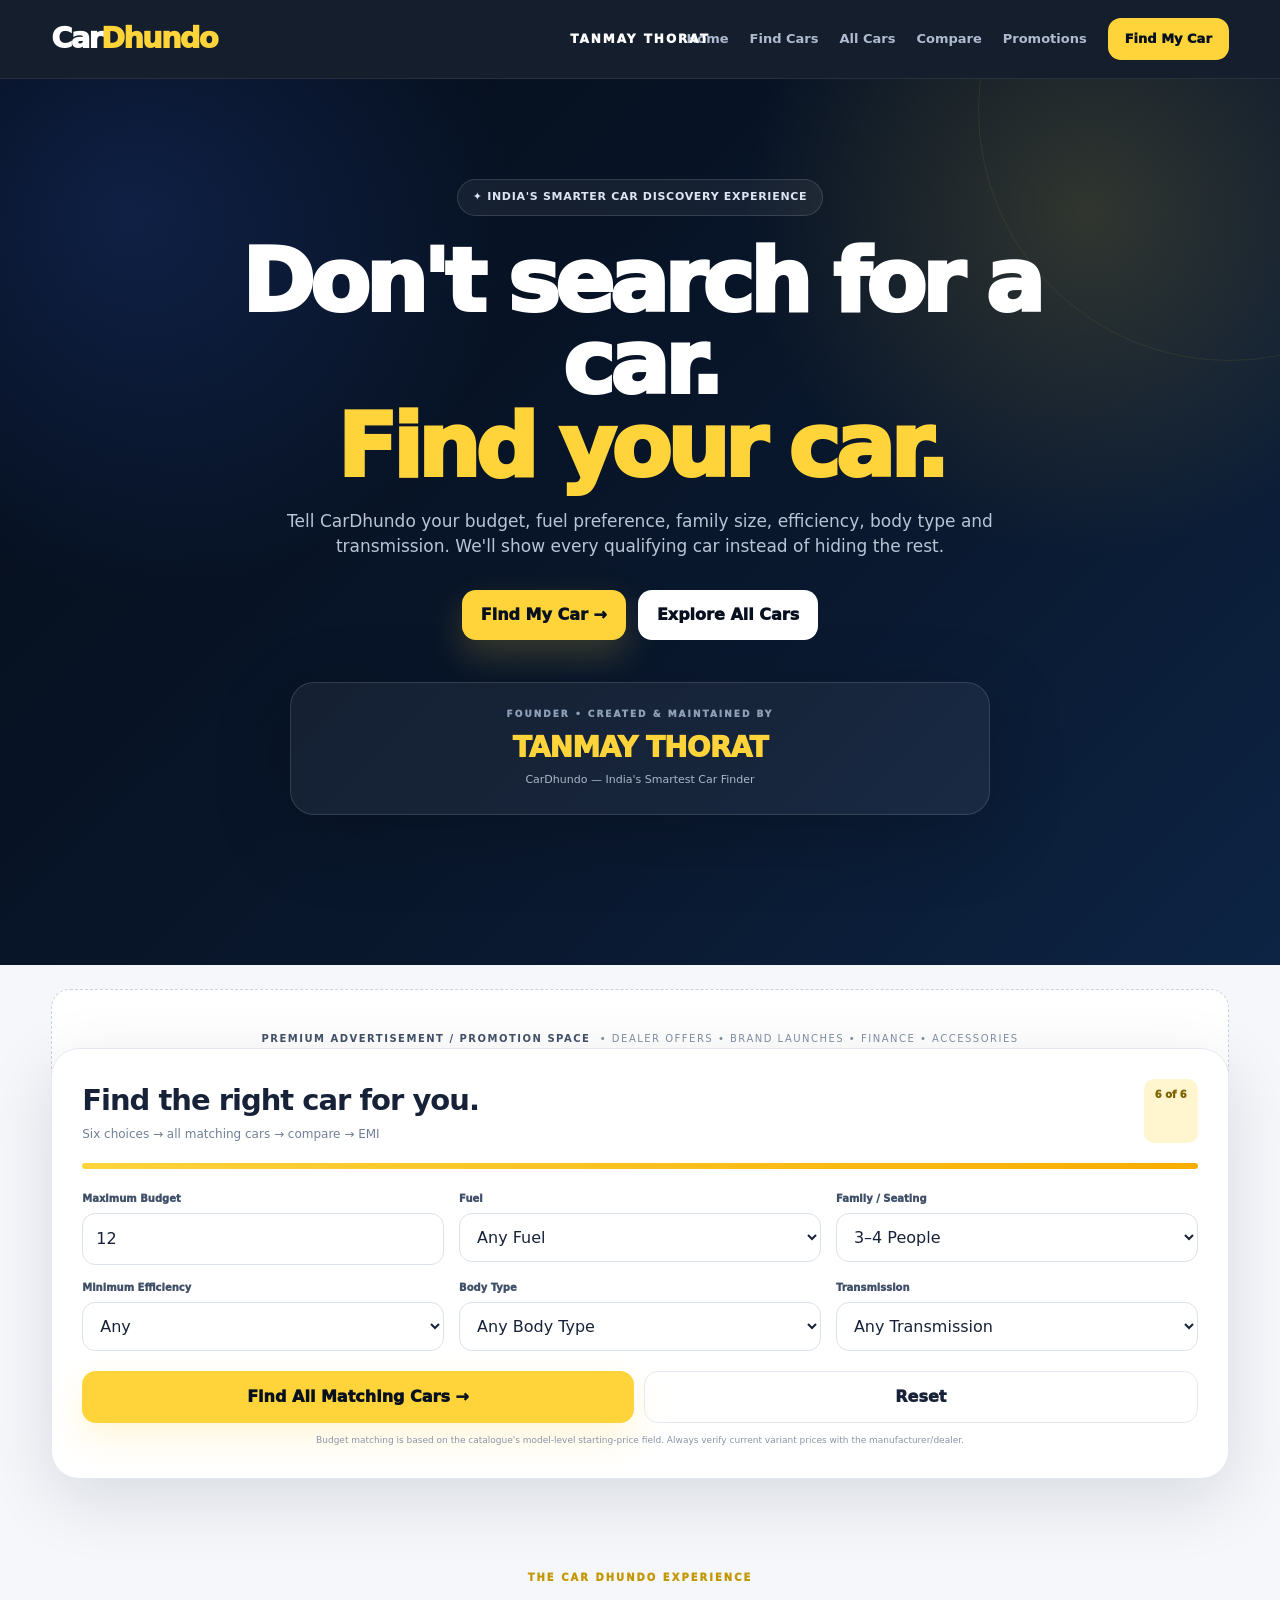
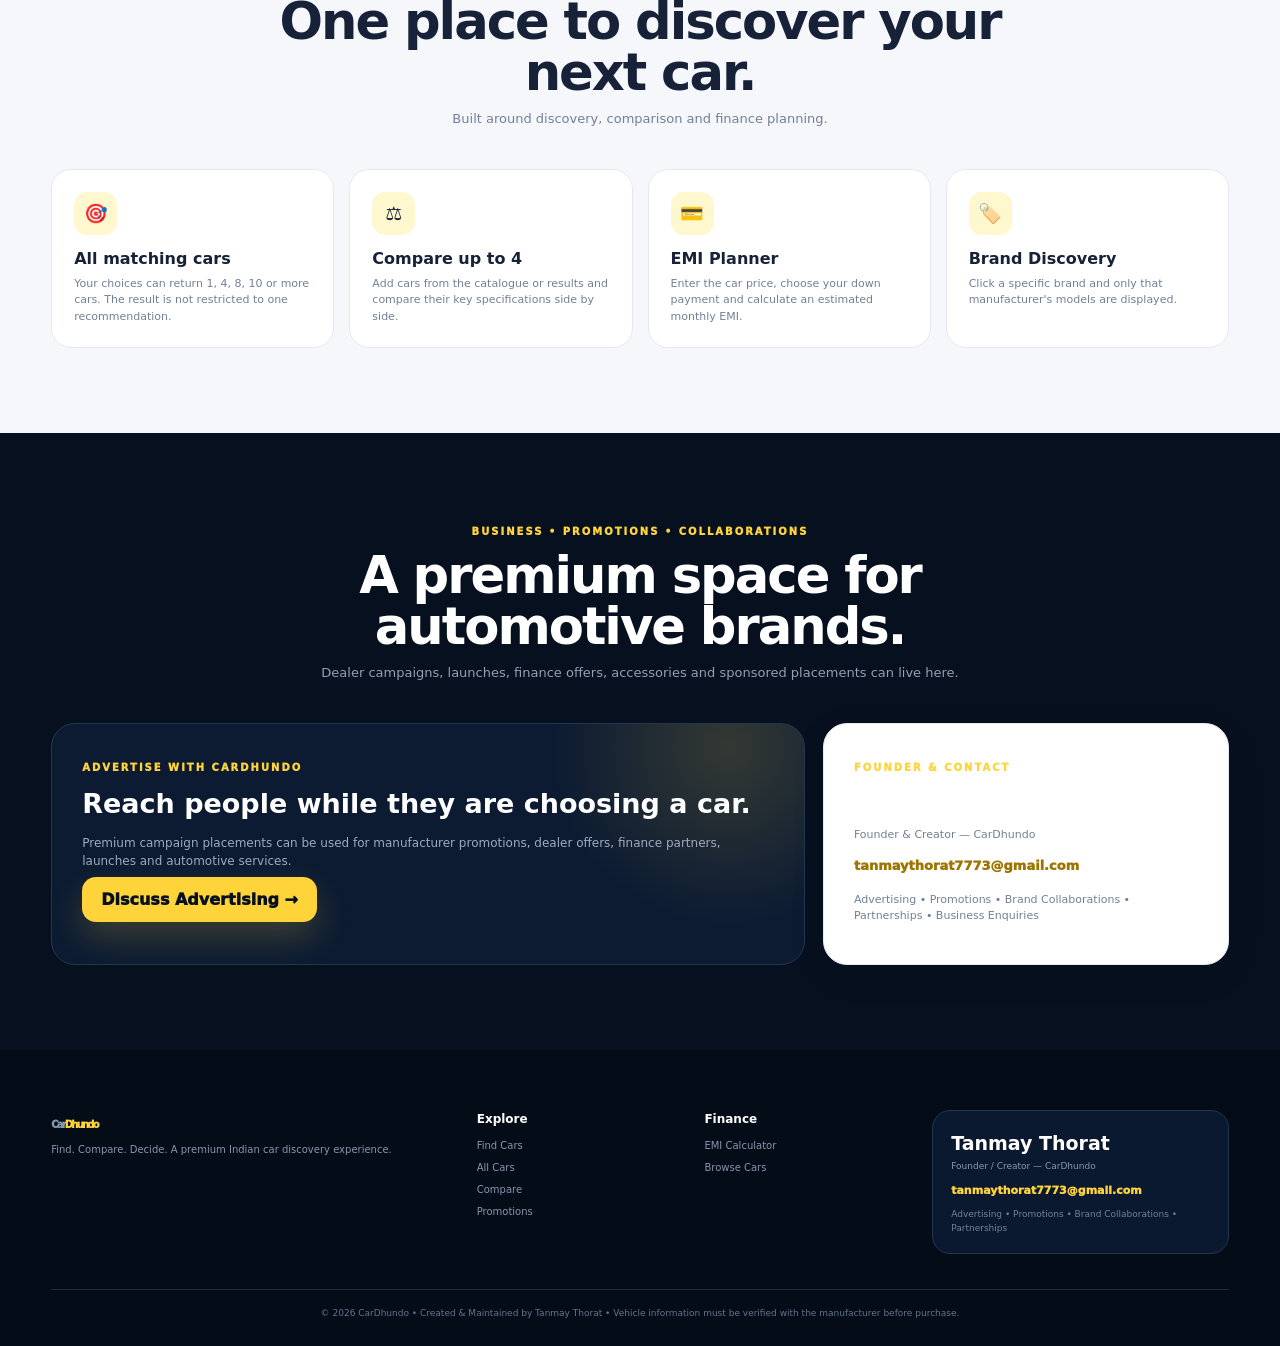
==== index.html @ c03c8ad2 "Update index.html" ====
<!DOCTYPE html>
<html lang="en">
<head>
<meta charset="UTF-8">
<meta name="viewport" content="width=device-width,initial-scale=1.0">

<title>CarDhundo — India's Smartest Car Finder</title>

<meta name="description"
content="CarDhundo — Find, compare and finance your perfect Indian car.">

<style>
:root{
  --navy:#06101f;
  --navy2:#0a1830;
  --navy3:#102442;
  --yellow:#ffd43b;
  --yellow2:#ffea75;
  --white:#ffffff;
  --text:#172238;
  --muted:#718096;
  --bg:#f5f7fb;
  --card:#ffffff;
  --line:#e4e9f1;
  --green:#16a66a;
  --danger:#ef5350;
  --shadow:0 20px 70px rgba(5,16,31,.12);
  --shadow2:0 10px 35px rgba(5,16,31,.08);
  --radius:24px;
}

*{
  margin:0;
  padding:0;
  box-sizing:border-box;
}

html{
  scroll-behavior:smooth;
}

body{
  font-family:
    Inter,
    ui-sans-serif,
    system-ui,
    -apple-system,
    BlinkMacSystemFont,
    "Segoe UI",
    sans-serif;
  background:var(--bg);
  color:var(--text);
  line-height:1.5;
}

button,
input,
select{
  font:inherit;
}

button{
  cursor:pointer;
}

a{
  text-decoration:none;
  color:inherit;
}

.container{
  width:min(1240px,92%);
  margin:auto;
}

/* =========================
   HEADER
========================= */

header{
  position:sticky;
  top:0;
  z-index:1000;
  background:rgba(6,16,31,.94);
  backdrop-filter:blur(18px);
  border-bottom:1px solid rgba(255,255,255,.08);
}

.nav{
  min-height:78px;
  display:flex;
  align-items:center;
  justify-content:space-between;
  gap:20px;
}

.logo{
  font-size:29px;
  font-weight:1000;
  letter-spacing:-1.8px;
  color:white;
}

.logo span{
  color:var(--yellow);
}

.founder-top{
  position:absolute;
  left:50%;
  transform:translateX(-50%);
  color:#fff;
  font-size:12px;
  font-weight:1000;
  letter-spacing:2px;
  text-transform:uppercase;
}

.navlinks{
  display:flex;
  align-items:center;
  gap:21px;
  color:#aebbd0;
  font-size:13px;
  font-weight:850;
}

.navlinks a:hover{
  color:white;
}

.nav-find{
  background:var(--yellow);
  color:#07111e!important;
  padding:11px 17px;
  border-radius:13px;
  font-weight:1000;
}

/* =========================
   HERO
========================= */

.hero{
  position:relative;
  overflow:hidden;
  background:
    radial-gradient(circle at 85% 15%,rgba(255,212,59,.16),transparent 26%),
    radial-gradient(circle at 10% 15%,rgba(61,113,255,.18),transparent 28%),
    linear-gradient(135deg,#040c18,#0a1930 65%,#0d2444);
  color:white;
  padding:100px 0 150px;
}

.hero:before{
  content:"";
  position:absolute;
  width:500px;
  height:500px;
  border-radius:50%;
  border:1px solid rgba(255,212,59,.08);
  right:-200px;
  top:-220px;
}

.hero-content{
  position:relative;
  z-index:2;
  text-align:center;
  max-width:950px;
}

.hero-pill{
  display:inline-flex;
  padding:9px 15px;
  border-radius:999px;
  border:1px solid rgba(255,255,255,.13);
  background:rgba(255,255,255,.06);
  color:#dce5f2;
  font-size:11px;
  font-weight:900;
  letter-spacing:.7px;
}

.hero h1{
  font-size:clamp(46px,7vw,88px);
  line-height:.94;
  letter-spacing:-5px;
  margin:25px 0 20px;
  font-weight:1000;
}

.hero h1 span{
  color:var(--yellow);
}

.hero-description{
  max-width:730px;
  margin:auto;
  color:#b8c5d7;
  font-size:17px;
}

.hero-actions{
  display:flex;
  justify-content:center;
  gap:12px;
  flex-wrap:wrap;
  margin-top:30px;
}

.btn{
  border:0;
  border-radius:14px;
  padding:13px 19px;
  font-weight:950;
  transition:.2s;
}

.btn:hover{
  transform:translateY(-2px);
}

.btn-yellow{
  background:var(--yellow);
  color:#06101f;
  box-shadow:0 15px 35px rgba(255,212,59,.2);
}

.btn-white{
  background:white;
  color:#06101f;
}

.btn-outline{
  background:transparent;
  color:var(--text);
  border:1px solid var(--line);
}

.btn-dark{
  background:var(--navy);
  color:white;
}

.hero-founder{
  margin:42px auto 0;
  width:min(700px,100%);
  padding:25px;
  border-radius:24px;
  background:rgba(255,255,255,.055);
  border:1px solid rgba(255,255,255,.13);
  box-shadow:0 20px 80px rgba(0,0,0,.2);
}

.hero-founder small{
  display:block;
  text-transform:uppercase;
  letter-spacing:2px;
  font-size:9px;
  font-weight:950;
  color:#8fa1b9;
  margin-bottom:6px;
}

.hero-founder strong{
  display:block;
  color:var(--yellow);
  font-size:28px;
  font-weight:1000;
  letter-spacing:-.8px;
}

.hero-founder p{
  margin-top:3px;
  color:#aab8ca;
  font-size:11px;
}

/* =========================
   ADVERTISEMENT
========================= */

.ad-space{
  margin:24px auto;
  min-height:100px;
  border:1px dashed #c9d2df;
  border-radius:19px;
  background:white;
  display:flex;
  align-items:center;
  justify-content:center;
  text-align:center;
  color:#8190a5;
  font-size:10px;
  text-transform:uppercase;
  letter-spacing:1.5px;
}

.ad-space strong{
  color:#43526a;
}

/* =========================
   FINDER
========================= */

.finder-wrap{
  margin-top:-65px;
  position:relative;
  z-index:10;
}

.finder{
  background:white;
  border:1px solid var(--line);
  border-radius:28px;
  padding:30px;
  box-shadow:var(--shadow);
}

.finder-header{
  display:flex;
  justify-content:space-between;
  gap:15px;
  margin-bottom:20px;
}

.finder-header h2{
  font-size:29px;
  letter-spacing:-1px;
}

.finder-header p{
  color:var(--muted);
  font-size:12px;
  margin-top:3px;
}

.step{
  background:#fff6cf;
  color:#806300;
  border-radius:10px;
  padding:8px 11px;
  font-size:10px;
  font-weight:1000;
  white-space:nowrap;
}

.progress{
  height:6px;
  background:#edf0f4;
  border-radius:99px;
  overflow:hidden;
  margin-bottom:22px;
}

.progress span{
  display:block;
  width:16.66%;
  height:100%;
  background:linear-gradient(90deg,var(--yellow),#f7ad00);
  transition:.25s;
}

.form-grid{
  display:grid;
  grid-template-columns:repeat(3,1fr);
  gap:15px;
}

.field label{
  display:block;
  font-size:10px;
  font-weight:950;
  color:#405069;
  margin-bottom:7px;
}

.field input,
.field select{
  width:100%;
  padding:13px;
  border:1px solid #dce2ea;
  border-radius:13px;
  background:white;
  outline:none;
  color:var(--text);
}

.field input:focus,
.field select:focus{
  border-color:#d7ae16;
  box-shadow:0 0 0 4px rgba(255,212,59,.15);
}

.find-actions{
  display:flex;
  gap:10px;
  margin-top:20px;
}

.find-actions button{
  flex:1;
}

.find-note{
  text-align:center;
  margin-top:11px;
  color:#8995a7;
  font-size:9px;
}

/* =========================
   SECTIONS
========================= */

.section{
  padding:85px 0;
}

.dark-section{
  background:var(--navy);
  color:white;
}

.heading{
  text-align:center;
  max-width:850px;
  margin:0 auto 40px;
}

.eyebrow{
  color:#c39700;
  font-size:10px;
  text-transform:uppercase;
  letter-spacing:2px;
  font-weight:1000;
}

.dark-section .eyebrow{
  color:var(--yellow);
}

.heading h2{
  font-size:clamp(32px,4vw,52px);
  line-height:1;
  letter-spacing:-2px;
  margin-top:8px;
}

.heading p{
  color:var(--muted);
  font-size:13px;
  margin-top:11px;
}

.dark-section .heading p{
  color:#91a1b6;
}

/* =========================
   RESULTS
========================= */

.page-view{
  display:none;
}

.page-view.active{
  display:block;
}

.results-header{
  display:flex;
  justify-content:space-between;
  align-items:end;
  gap:20px;
  margin-bottom:25px;
}

.results-header h2{
  font-size:40px;
  letter-spacing:-1.5px;
}

.results-header p{
  color:var(--muted);
  font-size:12px;
}

.result-tools{
  display:flex;
  gap:8px;
}

.result-grid{
  display:grid;
  grid-template-columns:repeat(3,1fr);
  gap:18px;
}

/* =========================
   CAR CARD
========================= */

.car-card{
  background:white;
  border:1px solid var(--line);
  border-radius:22px;
  overflow:hidden;
  box-shadow:var(--shadow2);
  transition:.22s;
}

.car-card:hover{
  transform:translateY(-5px);
  box-shadow:0 25px 60px rgba(6,16,31,.13);
}

.car-image{
  height:220px;
  position:relative;
  background:
    radial-gradient(circle at 50% 45%,rgba(255,212,59,.16),transparent 43%),
    linear-gradient(145deg,#edf1f6,#fbfcfd);
  overflow:hidden;
}

.car-image img{
  width:100%;
  height:100%;
  object-fit:contain;
}

.image-placeholder{
  height:100%;
  display:flex;
  align-items:center;
  justify-content:center;
  text-align:center;
  padding:20px;
}

.image-placeholder b{
  font-size:27px;
  color:#26344a;
}

.image-placeholder span{
  display:block;
  color:#7d8a9d;
  font-size:10px;
  margin-top:3px;
}

.card-badge{
  position:absolute;
  left:12px;
  top:12px;
  z-index:2;
  padding:7px 9px;
  border-radius:9px;
  background:rgba(255,255,255,.94);
  color:#26344a;
  font-size:9px;
  font-weight:1000;
}

.card-body{
  padding:18px;
}

.card-title-row{
  display:flex;
  justify-content:space-between;
  gap:10px;
}

.card-title{
  font-size:19px;
  font-weight:1000;
}

.card-brand{
  color:#7c8899;
  font-size:10px;
  margin-top:2px;
}

.match-score{
  min-width:43px;
  height:43px;
  border-radius:50%;
  display:flex;
  align-items:center;
  justify-content:center;
  background:#fff6c9;
  color:#856b00;
  font-size:10px;
  font-weight:1000;
}

.price{
  color:#b18300;
  font-size:17px;
  font-weight:1000;
  margin-top:8px;
}

.specs{
  display:grid;
  grid-template-columns:1fr 1fr;
  gap:7px;
  margin:14px 0;
}

.spec{
  background:#f6f8fb;
  border-radius:9px;
  padding:8px;
  font-size:9px;
  color:#7c8899;
}

.spec b{
  display:block;
  color:#26344a;
  font-size:10px;
  margin-top:2px;
}

.card-actions{
  display:flex;
  gap:8px;
}

.card-actions button{
  flex:1;
  padding:10px;
  border-radius:10px;
  border:0;
  font-size:10px;
  font-weight:950;
}

.info-btn{
  background:var(--navy);
  color:white;
}

.compare-btn{
  background:white;
  color:#33445c;
  border:1px solid #d9e0e8!important;
}

/* =========================
   CATALOG
========================= */

.brand-filter{
  display:flex;
  flex-wrap:wrap;
  justify-content:center;
  gap:8px;
  margin-bottom:25px;
}

.brand-pill{
  border:1px solid #d9e0e8;
  background:white;
  color:#405069;
  padding:9px 13px;
  border-radius:999px;
  font-size:10px;
  font-weight:950;
  transition:.18s;
}

.brand-pill:hover,
.brand-pill.active{
  background:var(--navy);
  color:var(--yellow);
  border-color:var(--navy);
}

.catalog-tools{
  display:flex;
  gap:10px;
  margin-bottom:20px;
}

.catalog-tools input,
.catalog-tools select{
  border:1px solid var(--line);
  border-radius:12px;
  padding:12px;
  background:white;
  outline:none;
}

.catalog-tools input{
  flex:1;
}

.catalog-grid{
  display:grid;
  grid-template-columns:repeat(4,1fr);
  gap:15px;
}

.catalog-card{
  background:white;
  border:1px solid var(--line);
  border-radius:18px;
  overflow:hidden;
  cursor:pointer;
  transition:.2s;
}

.catalog-card:hover{
  transform:translateY(-3px);
  box-shadow:var(--shadow2);
}

.catalog-img{
  height:145px;
  background:linear-gradient(145deg,#edf1f6,#fff);
}

.catalog-img img{
  width:100%;
  height:100%;
  object-fit:contain;
}

.catalog-body{
  padding:14px;
}

.catalog-body h3{
  font-size:14px;
}

.catalog-body p{
  font-size:9px;
  color:var(--muted);
  margin-top:3px;
}

.catalog-price{
  color:#a47d00;
  font-weight:950;
  font-size:12px;
  margin-top:6px;
}

/* =========================
   COMPARE
========================= */

.compare-empty{
  text-align:center;
  padding:55px 20px;
  border:1px dashed #334862;
  border-radius:20px;
  color:#91a0b5;
}

.compare-table-wrap{
  overflow:auto;
}

.compare-table{
  width:100%;
  border-collapse:collapse;
  min-width:700px;
  background:white;
  color:var(--text);
  border-radius:18px;
  overflow:hidden;
}

.compare-table th,
.compare-table td{
  padding:13px;
  border-bottom:1px solid var(--line);
  text-align:left;
  font-size:11px;
}

.compare-table th{
  background:#f6f8fb;
}

.compare-table td:first-child{
  font-weight:950;
  color:#4a5870;
}

/* =========================
   EMI
========================= */

.emi-page{
  min-height:70vh;
}

.emi-layout{
  display:grid;
  grid-template-columns:1fr 1fr;
  gap:22px;
}

.emi-box,
.emi-result{
  background:white;
  border:1px solid var(--line);
  border-radius:25px;
  padding:27px;
  box-shadow:var(--shadow2);
}

.emi-box h3,
.emi-result h3{
  font-size:24px;
  letter-spacing:-.8px;
}

.emi-field{
  margin-top:18px;
}

.emi-field label{
  display:block;
  font-size:10px;
  font-weight:950;
  color:#536178;
  margin-bottom:7px;
}

.emi-field input{
  width:100%;
  padding:13px;
  border:1px solid #dbe2ea;
  border-radius:12px;
  outline:none;
}

.minimum-dp{
  background:#fff7cd;
  border:1px solid #f2df74;
  color:#675300;
  padding:12px;
  border-radius:12px;
  margin-top:15px;
  font-size:10px;
  font-weight:800;
}

.emi-number{
  font-size:52px;
  font-weight:1000;
  color:#a67d00;
  letter-spacing:-3px;
  margin-top:15px;
}

.emi-sub{
  color:var(--muted);
  font-size:11px;
}

.emi-breakdown{
  display:grid;
  grid-template-columns:1fr 1fr;
  gap:10px;
  margin-top:20px;
}

.emi-stat{
  padding:14px;
  background:#f7f9fb;
  border-radius:12px;
}

.emi-stat small{
  display:block;
  color:#78869a;
  font-size:9px;
}

.emi-stat b{
  display:block;
  margin-top:2px;
  font-size:14px;
}

/* =========================
   PROMOTIONS
========================= */

.promo-grid{
  display:grid;
  grid-template-columns:1.3fr .7fr;
  gap:18px;
}

.promo-box{
  padding:30px;
  border-radius:24px;
  background:
    radial-gradient(circle at 90% 10%,rgba(255,212,59,.16),transparent 25%),
    #0c1b32;
  border:1px solid #243651;
  color:white;
}

.promo-box h3{
  font-size:27px;
  margin-top:6px;
}

.promo-box p{
  color:#9cabc0;
  font-size:12px;
  margin:10px 0 18px;
}

.contact-box{
  padding:30px;
  border-radius:24px;
  background:white;
  border:1px solid var(--line);
  box-shadow:var(--shadow2);
}

.contact-box h3{
  font-size:23px;
  margin-top:6px;
}

.contact-box p{
  color:var(--muted);
  font-size:11px;
  margin:9px 0;
}

.contact-box a{
  color:#9c7600;
  font-size:13px;
  font-weight:1000;
  word-break:break-word;
}

/* =========================
   FEATURES
========================= */

.features{
  display:grid;
  grid-template-columns:repeat(4,1fr);
  gap:15px;
}

.feature{
  background:white;
  border:1px solid var(--line);
  border-radius:20px;
  padding:22px;
}

.feature-icon{
  width:43px;
  height:43px;
  border-radius:13px;
  display:grid;
  place-items:center;
  background:#fff7cd;
  margin-bottom:12px;
  font-size:19px;
}

.feature h3{
  font-size:16px;
}

.feature p{
  color:var(--muted);
  font-size:11px;
  margin-top:5px;
}

/* =========================
   MODAL
========================= */

.modal{
  display:none;
  position:fixed;
  inset:0;
  z-index:2000;
  background:rgba(2,8,17,.78);
  backdrop-filter:blur(10px);
  padding:15px;
  align-items:center;
  justify-content:center;
}

.modal.show{
  display:flex;
}

.modal-box{
  width:min(1050px,100%);
  max-height:94vh;
  overflow:auto;
  background:white;
  border-radius:26px;
  padding:25px;
  position:relative;
}

.modal-close{
  position:absolute;
  right:15px;
  top:15px;
  width:38px;
  height:38px;
  border:0;
  border-radius:50%;
  background:#eef1f5;
  font-size:18px;
}

.detail-layout{
  display:grid;
  grid-template-columns:1fr 1fr;
  gap:22px;
}

.detail-image{
  height:350px;
  border-radius:18px;
  background:linear-gradient(145deg,#edf1f6,#fff);
  overflow:hidden;
}

.detail-image img{
  width:100%;
  height:100%;
  object-fit:contain;
}

.detail-title{
  margin-top:4px;
  font-size:34px;
  letter-spacing:-1.5px;
}

.detail-price{
  color:#a37b00;
  font-size:19px;
  font-weight:1000;
  margin-top:5px;
}

.detail-specs{
  display:grid;
  grid-template-columns:1fr 1fr;
  gap:8px;
  margin-top:18px;
}

.detail-spec{
  background:#f6f8fb;
  padding:11px;
  border-radius:11px;
  font-size:10px;
  color:#77859a;
}

.detail-spec b{
  display:block;
  color:#27364c;
  font-size:12px;
}

.variant-section{
  margin-top:22px;
  border-top:1px solid var(--line);
  padding-top:20px;
}

.variant-row{
  display:grid;
  grid-template-columns:1.2fr .7fr .7fr 1fr;
  gap:8px;
  padding:11px 0;
  border-bottom:1px solid #edf0f4;
  font-size:10px;
}

.variant-tag{
  display:inline-block;
  padding:5px 7px;
  border-radius:8px;
  background:#fff7cd;
  color:#755e00;
  font-weight:950;
}

.source-note{
  color:#8793a5;
  font-size:9px;
  margin-top:13px;
}

/* =========================
   COMPARE BAR
========================= */

.compare-bar{
  display:none;
  position:fixed;
  left:50%;
  bottom:18px;
  transform:translateX(-50%);
  z-index:1500;
  width:min(980px,94%);
  padding:12px;
  border-radius:18px;
  background:#07111f;
  color:white;
  border:1px solid rgba(255,255,255,.12);
  box-shadow:0 20px 70px rgba(0,0,0,.3);
  align-items:center;
  gap:10px;
}

.compare-bar.show{
  display:flex;
}

.compare-chips{
  flex:1;
  display:flex;
  gap:6px;
  overflow:auto;
}

.compare-chip{
  background:#16253b;
  padding:7px 9px;
  border-radius:8px;
  white-space:nowrap;
  font-size:9px;
}

.compare-chip button{
  border:0;
  background:none;
  color:#9aa9bc;
  margin-left:5px;
}

/* =========================
   FOOTER
========================= */

footer{
  background:#040c18;
  color:white;
  padding:60px 0 25px;
}

.footer-grid{
  display:grid;
  grid-template-columns:2fr 1fr 1fr 1.5fr;
  gap:30px;
}

.footer-grid h4{
  font-size:12px;
  margin-bottom:10px;
}

.footer-grid p,
.footer-grid a{
  color:#8797ad;
  font-size:10px;
}

.footer-grid a{
  display:block;
  margin:7px 0;
}

.founder-card{
  border:1px solid #243651;
  background:#0b1930;
  border-radius:18px;
  padding:18px;
}

.founder-card strong{
  display:block;
  font-size:19px;
  color:white;
}

.founder-card span{
  display:block;
  color:#8999ae;
  font-size:9px;
  margin:3px 0 9px;
}

.founder-card a{
  color:var(--yellow);
  font-size:11px;
  font-weight:950;
}

.footer-bottom{
  text-align:center;
  color:#65758b;
  border-top:1px solid #1d2b40;
  padding-top:17px;
  margin-top:35px;
  font-size:9px;
}

/* =========================
   MOBILE
========================= */

.mobile-nav{
  display:none;
}

@media(max-width:1050px){
  .result-grid{
    grid-template-columns:1fr 1fr;
  }

  .catalog-grid{
    grid-template-columns:1fr 1fr;
  }

  .features{
    grid-template-columns:1fr 1fr;
  }

  .footer-grid{
    grid-template-columns:1fr 1fr;
  }
}

@media(max-width:700px){

  body{
    padding-bottom:65px;
  }

  .founder-top{
    display:none;
  }

  .nav{
    min-height:64px;
  }

  .logo{
    font-size:24px;
  }

  .navlinks{
    display:none;
  }

  .hero{
    padding:65px 0 110px;
  }

  .hero h1{
    font-size:48px;
    letter-spacing:-3px;
  }

  .hero-description{
    font-size:14px;
  }

  .hero-founder strong{
    font-size:23px;
  }

  .finder{
    padding:19px;
  }

  .finder-header{
    display:block;
  }

  .step{
    display:inline-block;
    margin-top:9px;
  }

  .form-grid{
    grid-template-columns:1fr;
  }

  .find-actions{
    flex-direction:column;
  }

  .results-header{
    display:block;
  }

  .results-header h2{
    font-size:32px;
  }

  .result-grid{
    grid-template-columns:1fr;
  }

  .catalog-grid{
    grid-template-columns:1fr 1fr;
  }

  .catalog-tools{
    flex-direction:column;
  }

  .catalog-tools>*{
    width:100%;
  }

  .emi-layout{
    grid-template-columns:1fr;
  }

  .promo-grid{
    grid-template-columns:1fr;
  }

  .features{
    grid-template-columns:1fr;
  }

  .footer-grid{
    grid-template-columns:1fr;
  }

  .detail-layout{
    grid-template-columns:1fr;
  }

  .detail-image{
    height:250px;
  }

  .variant-row{
    grid-template-columns:1fr 1fr;
  }

  .compare-bar{
    bottom:72px;
  }

  .mobile-nav{
    position:fixed;
    display:flex;
    left:0;
    right:0;
    bottom:0;
    height:65px;
    z-index:1600;
    background:rgba(6,16,31,.98);
    border-top:1px solid #25354c;
    justify-content:space-around;
    align-items:center;
  }

  .mobile-nav button{
    background:none;
    border:0;
    color:#9daec3;
    font-size:9px;
    font-weight:900;
  }

  .mobile-nav b{
    display:block;
    color:white;
    font-size:17px;
    margin-bottom:2px;
  }
}
</style>
</head>

<body>

<!-- =========================
     HEADER
========================= -->

<header>
  <div class="container nav">

    <a class="logo" href="#" onclick="showHome()">
      Car<span>Dhundo</span>
    </a>

    <div class="founder-top">
      TANMAY THORAT
    </div>

    <nav class="navlinks">
      <a href="#" onclick="showHome()">Home</a>
      <a href="#finder" onclick="showHome()">Find Cars</a>
      <a href="#catalog" onclick="showCatalog()">All Cars</a>
      <a href="#compare" onclick="showCompare()">Compare</a>
      <a href="#promotions">Promotions</a>
      <a class="nav-find" href="#finder" onclick="showHome()">
        Find My Car
      </a>
    </nav>

  </div>
</header>


<!-- =========================
     HOME VIEW
========================= -->

<div id="homeView" class="page-view active">

<section class="hero">

  <div class="container hero-content">

    <div class="hero-pill">
      ✦ INDIA'S SMARTER CAR DISCOVERY EXPERIENCE
    </div>

    <h1>
      Don't search for a car.<br>
      <span>Find your car.</span>
    </h1>

    <p class="hero-description">
      Tell CarDhundo your budget, fuel preference, family size,
      efficiency, body type and transmission.
      We'll show every qualifying car instead of hiding the rest.
    </p>

    <div class="hero-actions">

      <button
        class="btn btn-yellow"
        onclick="document.getElementById('finder').scrollIntoView({behavior:'smooth'})">
        Find My Car →
      </button>

      <button
        class="btn btn-white"
        onclick="showCatalog()">
        Explore All Cars
      </button>

    </div>

    <div class="hero-founder">

      <small>Founder • Created & Maintained By</small>

      <strong>
        TANMAY THORAT
      </strong>

      <p>
        CarDhundo — India's Smartest Car Finder
      </p>

    </div>

  </div>

</section>


<main>

  <div class="container">

    <div class="ad-space">
      <strong>
        PREMIUM ADVERTISEMENT / PROMOTION SPACE
      </strong>
      &nbsp; • Dealer Offers • Brand Launches • Finance • Accessories
    </div>

  </div>


  <!-- FINDER -->

  <section class="finder-wrap" id="finder">

    <div class="container">

      <div class="finder">

        <div class="finder-header">

          <div>
            <h2>Find the right car for you.</h2>

            <p>
              Six choices → all matching cars → compare → EMI
            </p>
          </div>

          <span class="step" id="step">
            1 of 6
          </span>

        </div>


        <div class="progress">
          <span id="progress"></span>
        </div>


        <div class="form-grid">

          <!-- BUDGET IS NOW TYPED -->

          <div class="field">
            <label>
              Maximum Budget
            </label>

            <input
              id="budgetInput"
              type="number"
              min="1"
              placeholder="Enter budget in ₹ lakh"
              value="12">
          </div>


          <div class="field">

            <label>Fuel</label>

            <select id="fuel">
              <option value="Any">Any Fuel</option>
              <option>Petrol</option>
              <option>Diesel</option>
              <option>CNG</option>
              <option>Electric</option>
              <option>Hybrid</option>
            </select>

          </div>


          <div class="field">

            <label>Family / Seating</label>

            <select id="family">

              <option value="Any">Any</option>
              <option value="1-2">1–2 People</option>
              <option value="3-4" selected>3–4 People</option>
              <option value="5-6">5–6 People</option>
              <option value="7+">7+ People</option>

            </select>

          </div>


          <div class="field">

            <label>Minimum Efficiency</label>

            <select id="mileage">

              <option value="any">Any</option>
              <option value="15">15+ km/l</option>
              <option value="18">18+ km/l</option>
              <option value="20">20+ km/l</option>
              <option value="25">25+ km/l</option>

            </select>

          </div>


          <div class="field">

            <label>Body Type</label>

            <select id="bodyType">

              <option value="Any">Any Body Type</option>
              <option>SUV</option>
              <option>Compact SUV</option>
              <option>Hatchback</option>
              <option>Sedan</option>
              <option>MPV</option>
              <option>EV</option>
              <option>Pickup</option>

            </select>

          </div>


          <div class="field">

            <label>Transmission</label>

            <select id="transmission">

              <option value="Any">Any Transmission</option>
              <option>Manual</option>
              <option>AMT</option>
              <option>Automatic</option>
              <option>DCT</option>
              <option>CVT/IVT</option>

            </select>

          </div>

        </div>


        <div class="find-actions">

          <button
            class="btn btn-yellow"
            onclick="findCars()">
            Find All Matching Cars →
          </button>

          <button
            class="btn btn-outline"
            onclick="resetFinder()">
            Reset
          </button>

        </div>


        <div class="find-note">
          Budget matching is based on the catalogue's model-level starting-price field.
          Always verify current variant prices with the manufacturer/dealer.
        </div>

      </div>

    </div>

  </section>


  <!-- QUICK FEATURES -->

  <section class="section">

    <div class="container">

      <div class="heading">

        <span class="eyebrow">
          THE CAR DHUNDO EXPERIENCE
        </span>

        <h2>
          One place to discover your next car.
        </h2>

        <p>
          Built around discovery, comparison and finance planning.
        </p>

      </div>


      <div class="features">

        <article class="feature">

          <div class="feature-icon">🎯</div>

          <h3>
            All matching cars
          </h3>

          <p>
            Your choices can return 1, 4, 8, 10 or more cars.
            The result is not restricted to one recommendation.
          </p>

        </article>


        <article class="feature">

          <div class="feature-icon">⚖️</div>

          <h3>
            Compare up to 4
          </h3>

          <p>
            Add cars from the catalogue or results and compare
            their key specifications side by side.
          </p>

        </article>


        <article class="feature">

          <div class="feature-icon">💳</div>

          <h3>
            EMI Planner
          </h3>

          <p>
            Enter the car price, choose your down payment and
            calculate an estimated monthly EMI.
          </p>

        </article>


        <article class="feature">

          <div class="feature-icon">🏷️</div>

          <h3>
            Brand Discovery
          </h3>

          <p>
            Click a specific brand and only that manufacturer's
            models are displayed.
          </p>

        </article>

      </div>

    </div>

  </section>

</main>

</div>


<!-- =========================
     RESULTS VIEW
========================= -->

<div id="resultsView" class="page-view">

<section class="section">

<div class="container">

  <div class="results-header">

    <div>

      <span class="eyebrow">
        CAR DHUNDO RESULTS
      </span>

      <h2>
        Cars that fit your choices.
      </h2>

      <p id="resultSummary">
        Searching...
      </p>

    </div>

    <div class="result-tools">

      <button
        class="btn btn-dark"
        onclick="showHome()">
        ← Modify Choices
      </button>

    </div>

  </div>


  <div id="resultsGrid" class="result-grid"></div>

</div>

</section>

</div>


<!-- =========================
     CATALOG VIEW
========================= -->

<div id="catalogView" class="page-view">

<section class="section">

<div class="container">

  <div class="heading">

    <span class="eyebrow">
      CAR DHUNDO GARAGE
    </span>

    <h2>
      Indian Cars Catalogue
    </h2>

    <p>
      Click a brand to display only that brand's cars.
    </p>

  </div>


  <div
    id="brandFilter"
    class="brand-filter">
  </div>


  <div class="catalog-tools">

    <input
      id="catalogSearch"
      placeholder="Search car or brand...">

    <select id="catalogBody">

      <option value="All">
        All Body Types
      </option>

      <option>SUV</option>
      <option>Compact SUV</option>
      <option>Hatchback</option>
      <option>Sedan</option>
      <option>MPV</option>
      <option>EV</option>
      <option>Pickup</option>

    </select>

  </div>


  <div
    id="catalogGrid"
    class="catalog-grid">
  </div>

</div>

</section>

</div>


<!-- =========================
     COMPARE VIEW
========================= -->

<div id="compareView" class="page-view">

<section class="section dark-section">

<div class="container">

  <div class="heading">

    <span class="eyebrow">
      COMPARE SMARTER
    </span>

    <h2>
      Your cars. Side by side.
    </h2>

    <p>
      Add up to four cars and compare the important specifications.
    </p>

  </div>


  <div id="compareOutput"></div>

</div>

</section>

</div>


<!-- =========================
     EMI VIEW
========================= -->

<div id="emiView" class="page-view">

<section class="section emi-page">

<div class="container">

  <div class="heading">

    <span class="eyebrow">
      CAR DHUNDO FINANCE
    </span>

    <h2>
      EMI Calculator
    </h2>

    <p>
      Plan your approximate monthly car payment.
    </p>

  </div>


  <div class="emi-layout">

    <div class="emi-box">

      <h3>
        Enter finance details
      </h3>


      <div class="emi-field">

        <label>
          Car Price — ₹ Lakh
        </label>

        <input
          id="emiPrice"
          type="number"
          min="1"
          value="10">

      </div>


      <div class="emi-field">

        <label>
          Down Payment — ₹ Lakh
        </label>

        <input
          id="emiDown"
          type="number"
          min="0"
          value="2">

      </div>


      <div class="minimum-dp">

        Minimum down payment is fixed at
        <strong id="minimumDpText">
          ₹2.00 Lakh
        </strong>

        for this calculator.

      </div>


      <div class="emi-field">

        <label>
          Interest Rate — %
        </label>

        <input
          id="emiRate"
          type="number"
          step=".1"
          value="9">

      </div>


      <div class="emi-field">

        <label>
          Loan Tenure — Years
        </label>

        <input
          id="emiYears"
          type="number"
          min="1"
          max="10"
          value="5">

      </div>


      <button
        class="btn btn-yellow"
        style="width:100%;margin-top:20px"
        onclick="calculateEMI()">

        Calculate EMI →

      </button>

    </div>


    <div class="emi-result">

      <span class="eyebrow">
        ESTIMATED MONTHLY EMI
      </span>

      <div
        class="emi-number"
        id="emiResult">
        ₹0
      </div>

      <p class="emi-sub">
        Approximate planning estimate. Actual lender EMI can vary.
      </p>


      <div class="emi-breakdown">

        <div class="emi-stat">

          <small>
            Car Price
          </small>

          <b id="emiCarPrice">
            ₹0
          </b>

        </div>


        <div class="emi-stat">

          <small>
            Down Payment
          </small>

          <b id="emiDownPayment">
            ₹0
          </b>

        </div>


        <div class="emi-stat">

          <small>
            Loan Amount
          </small>

          <b id="emiLoan">
            ₹0
          </b>

        </div>


        <div class="emi-stat">

          <small>
            Interest Rate
          </small>

          <b id="emiRateDisplay">
            0%
          </b>

        </div>

      </div>


      <button
        class="btn btn-dark"
        style="margin-top:20px"
        onclick="showCatalog()">

        Browse Cars →

      </button>

    </div>

  </div>

</div>

</section>

</div>


<!-- =========================
     PROMOTIONS
========================= -->

<section
  class="section dark-section"
  id="promotions">

<div class="container">

  <div class="heading">

    <span class="eyebrow">
      BUSINESS • PROMOTIONS • COLLABORATIONS
    </span>

    <h2>
      A premium space for automotive brands.
    </h2>

    <p>
      Dealer campaigns, launches, finance offers,
      accessories and sponsored placements can live here.
    </p>

  </div>


  <div class="promo-grid">

    <div class="promo-box">

      <span class="eyebrow">
        ADVERTISE WITH CARDHUNDO
      </span>

      <h3>
        Reach people while they are choosing a car.
      </h3>

      <p>
        Premium campaign placements can be used for
        manufacturer promotions, dealer offers,
        finance partners, launches and automotive services.
      </p>

      <a
        class="btn btn-yellow"
        href="mailto:tanmaythorat7773@gmail.com?subject=CarDhundo%20Advertising%20Enquiry">

        Discuss Advertising →

      </a>

    </div>


    <div class="contact-box">

      <span class="eyebrow">
        FOUNDER & CONTACT
      </span>

      <h3>
        Tanmay Thorat
      </h3>

      <p>
        Founder & Creator — CarDhundo
      </p>

      <a href="mailto:tanmaythorat7773@gmail.com">
        tanmaythorat7773@gmail.com
      </a>

      <p style="margin-top:15px">

        Advertising • Promotions • Brand Collaborations
        • Partnerships • Business Enquiries

      </p>

    </div>

  </div>

</div>

</section>


<!-- =========================
     COMPARE BAR
========================= -->

<div
  class="compare-bar"
  id="compareBar">

  <div>
    <strong>
      Compare
    </strong>

    <small
      style="display:block;color:#91a0b5">
      Maximum 4 cars
    </small>
  </div>

  <div
    class="compare-chips"
    id="compareChips">
  </div>

  <button
    class="btn btn-yellow"
    onclick="showCompare()">

    Open

  </button>

  <button
    class="btn"
    style="background:#18283e;color:white"
    onclick="clearCompare()">

    Clear

  </button>

</div>


<!-- =========================
     CAR MODAL
========================= -->

<div
  class="modal"
  id="carModal"
  onclick="if(event.target===this)closeModal()">

  <div class="modal-box">

    <button
      class="modal-close"
      onclick="closeModal()">

      ×

    </button>

    <div id="modalContent"></div>

  </div>

</div>


<!-- =========================
     FOOTER
========================= -->

<footer>

<div class="container footer-grid">

  <div>

    <a
      class="logo"
      href="#">

      Car<span>Dhundo</span>

    </a>

    <p style="margin-top:10px;max-width:350px">

      Find. Compare. Decide.
      A premium Indian car discovery experience.

    </p>

  </div>


  <div>

    <h4>
      Explore
    </h4>

    <a href="#" onclick="showHome()">
      Find Cars
    </a>

    <a href="#" onclick="showCatalog()">
      All Cars
    </a>

    <a href="#" onclick="showCompare()">
      Compare
    </a>

    <a href="#promotions">
      Promotions
    </a>

  </div>


  <div>

    <h4>
      Finance
    </h4>

    <a href="#" onclick="showEMI()">
      EMI Calculator
    </a>

    <a href="#" onclick="showCatalog()">
      Browse Cars
    </a>

  </div>


  <div class="founder-card">

    <strong>
      Tanmay Thorat
    </strong>

    <span>
      Founder / Creator — CarDhundo
    </span>

    <a href="mailto:tanmaythorat7773@gmail.com">
      tanmaythorat7773@gmail.com
    </a>

    <div
      style="color:#728198;font-size:9px;margin-top:9px">

      Advertising • Promotions •
      Brand Collaborations • Partnerships

    </div>

  </div>

</div>


<div class="container footer-bottom">

  © 2026 CarDhundo •
  Created & Maintained by Tanmay Thorat •
  Vehicle information must be verified with the manufacturer before purchase.

</div>

</footer>


<!-- =========================
     MOBILE NAV
========================= -->

<nav class="mobile-nav">

  <button onclick="showHome()">
    <b>⌂</b>
    Home
  </button>

  <button onclick="showCatalog()">
    <b>▦</b>
    Cars
  </button>

  <button onclick="showCompare()">
    <b>⇄</b>
    Compare
  </button>

  <button onclick="showEMI()">
    <b>₹</b>
    EMI
  </button>

  <button onclick="document.getElementById('promotions').scrollIntoView({behavior:'smooth'})">
    <b>✦</b>
    Contact
  </button>

</nav>


<script>

/* ============================================================
   CARDHUNDO CAR DATABASE
   ============================================================

   Model names requested for the catalogue.

   IMPORTANT:
   Price/variant/feature fields should be replaced with
   current verified manufacturer data before commercial launch.
============================================================ */


const carNames = {

  "Maruti Suzuki":[
    "Alto K10",
    "S-Presso",
    "WagonR",
    "Celerio",
    "Swift",
    "Dzire",
    "Baleno",
    "FRONX",
    "Brezza",
    "Ertiga",
    "XL6",
    "Grand Vitara",
    "Jimny",
    "Ciaz",
    "e Vitara"
  ],

  "Tata Motors":[
    "Tiago",
    "Tigor",
    "Altroz",
    "Punch",
    "Nexon",
    "Harrier",
    "Safari",
    "Curvv",
    "Tiago EV",
    "Punch EV",
    "Nexon EV",
    "Sierra EV"
  ],

  "Hyundai":[
    "Grand i10 Nios",
    "Aura",
    "Exter",
    "i20",
    "i20 N Line",
    "Venue",
    "Venue N Line",
    "Creta",
    "Creta N Line",
    "Verna",
    "Alcazar",
    "Tucson",
    "Ioniq 5",
    "Bayon"
  ],

  "Mahindra":[
    "XUV 3XO",
    "Bolero",
    "Bolero Neo",
    "Thar",
    "Thar ROXX",
    "Scorpio Classic",
    "Scorpio-N",
    "XUV700",
    "XEV 9e",
    "XEV 9S",
    "BE 6",
    "BE 6 Sporteq"
  ],

  "Kia India":[
    "Sonet",
    "Seltos",
    "Carens",
    "Carnival",
    "Sorento",
    "EV6",
    "EV4",
    "EV5"
  ],

  "Toyota Kirloskar":[
    "Glanza",
    "Urban Cruiser Hyryder",
    "Innova Crysta",
    "Innova Hycross",
    "Rumion",
    "Hilux",
    "Fortuner",
    "Legender",
    "Camry",
    "Vellfire",
    "Land Cruiser 300"
  ],

  "Honda Cars":[
    "Amaze",
    "City",
    "City e:HEV",
    "Elevate",
    "ZR-V"
  ],

  "MG Motor":[
    "Comet EV",
    "Windsor EV",
    "Astor",
    "Hector",
    "Hector Plus",
    "Gloster",
    "ZS EV",
    "Hector Tomahawk EV",
    "Hector Tomahawk PHEV"
  ],

  "Skoda Auto":[
    "Kylaq",
    "Kushaq",
    "Slavia",
    "Kodiaq",
    "Superb"
  ],

  "Volkswagen":[
    "Taigun",
    "Virtus",
    "Tiguan"
  ],

  "Renault":[
    "Kwid",
    "Triber",
    "Kiger"
  ],

  "Nissan":[
    "Magnite",
    "X-Trail",
    "Gravite",
    "Tekton"
  ],

  "Citroen":[
    "C3",
    "eC3",
    "C3 Aircross",
    "Basalt",
    "C5 Aircross"
  ],

  "BYD":[
    "Atto 3",
    "e6",
    "Seal",
    "Sealion 7"
  ],

  "Force Motors":[
    "Gurkha",
    "Citiline"
  ],

  "Jeep":[
    "Compass",
    "Meridian",
    "Wrangler",
    "Grand Cherokee"
  ]

};


/* ============================================================
   MODEL HELPERS
============================================================ */

const bodyTypes = [
  "SUV",
  "Compact SUV",
  "Hatchback",
  "Sedan",
  "MPV",
  "EV"
];

const fuelTypes = [
  "Petrol",
  "Diesel",
  "CNG",
  "Electric",
  "Hybrid"
];

const transmissionTypes = [
  "Manual",
  "Automatic",
  "AMT",
  "DCT",
  "CVT/IVT"
];


/*
   Demo model-level starting values.

   This is intentionally conservative:
   unknown models receive null rather than pretending
   a made-up price is official.
*/

const knownPrices = {

  "Alto K10":3.99,
  "S-Presso":3.49,
  "WagonR":5.79,
  "Celerio":5.64,
  "Swift":6.49,
  "Dzire":6.79,
  "Baleno":5.99,
  "FRONX":7.54,
  "Brezza":8.69,
  "Ertiga":8.84,
  "XL6":11.61,
  "Grand Vitara":10.77,
  "Jimny":12.31,

  "Tiago":4.99,
  "Tigor":5.99,
  "Altroz":6.89,
  "Punch":5.99,
  "Nexon":8.00,
  "Harrier":14.99,
  "Safari":15.50,
  "Curvv":9.99,
  "Tiago EV":7.99,
  "Punch EV":9.99,
  "Nexon EV":12.49,

  "Grand i10 Nios":5.98,
  "Aura":6.00,
  "Exter":5.79,
  "i20":7.04,
  "i20 N Line":9.99,
  "Venue":7.89,
  "Venue N Line":10.55,
  "Creta":11.11,
  "Creta N Line":16.82,
  "Verna":10.98,
  "Alcazar":14.99,
  "Tucson":29.02,
  "Ioniq 5":46.05,

  "XUV 3XO":7.49,
  "Bolero":9.79,
  "Bolero Neo":9.95,
  "Thar":9.99,
  "Thar ROXX":12.99,
  "Scorpio Classic":13.59,
  "Scorpio-N":13.99,
  "XUV700":13.66,
  "XEV 9e":21.90,
  "BE 6":18.90,

  "Sonet":7.99,
  "Seltos":11.13,
  "Carens":10.60,
  "Carnival":59.99,
  "EV6":60.97,

  "Glanza":6.90,
  "Urban Cruiser Hyryder":11.34,
  "Innova Crysta":19.99,
  "Innova Hycross":19.20,
  "Rumion":10.44,
  "Hilux":28.52,
  "Fortuner":33.65,
  "Legender":43.66,
  "Camry":48.00,
  "Vellfire":120.00,
  "Land Cruiser 300":230.00,

  "Amaze":8.10,
  "City":12.28,
  "City e:HEV":20.75,
  "Elevate":11.91,

  "Comet EV":7.00,
  "Windsor EV":14.00,
  "Astor":9.99,
  "Hector":14.00,
  "Hector Plus":17.00,
  "Gloster":39.57,
  "ZS EV":18.98,

  "Kylaq":7.89,
  "Kushaq":10.89,
  "Slavia":10.49,
  "Kodiaq":39.99,
  "Superb":54.00,

  "Taigun":11.00,
  "Virtus":11.56,
  "Tiguan":35.17,

  "Kwid":4.99,
  "Triber":6.15,
  "Kiger":6.10,

  "Magnite":6.00,
  "X-Trail":49.92,

  "C3":6.16,
  "eC3":11.61,
  "C3 Aircross":8.99,
  "Basalt":8.25,

  "Atto 3":24.99,
  "e6":29.15,
  "Seal":41.00,
  "Sealion 7":48.90,

  "Gurkha":16.00,
  "Citiline":17.00,

  "Compass":20.00,
  "Meridian":24.99,
  "Wrangler":67.65,
  "Grand Cherokee":80.00
};


/* ============================================================
   CAR DATABASE GENERATOR
============================================================ */

let cars = [];

let globalIndex = 0;

Object.entries(carNames).forEach(([brand,names])=>{

  names.forEach(name=>{

    let price = knownPrices[name] ?? null;

    let isEV =
      /EV|eV|Ioniq|Atto|Seal|Windsor|Comet|eC3|XEV|BE 6/i.test(name);

    let isMPV =
      /Ertiga|XL6|Carens|Carnival|Innova|Rumion|Vellfire|Triber|Citiline/i.test(name);

    let isSedan =
      /Dzire|Tigor|Aura|i20|Verna|Slavia|Virtus|City|Amaze|Camry/i.test(name);

    let isHatch =
      /Alto|S-Presso|WagonR|Celerio|Swift|Baleno|Tiago|Altroz|Glanza|Kwid|C3/i.test(name);

    let type =
      isEV ? "EV" :
      isMPV ? "MPV" :
      isSedan ? "Sedan" :
      isHatch ? "Hatchback" :
      "SUV";

    let fuel =
      isEV
      ? ["Electric"]
      : type==="MPV"
      ? ["Petrol","Diesel"]
      : ["Petrol"];

    if(/CNG/i.test(name)){
      fuel.push("CNG");
    }

    let seats =
      isMPV ? 7 :
      /Thar|Gurkha/i.test(name) ? 4 :
      5;

    let mileage =
      isEV
      ? 0
      : type==="Hatchback"
      ? 22
      : type==="Sedan"
      ? 19
      : 17;

    let transmission =
      isEV
      ? ["Automatic"]
      : ["Manual","Automatic"];

    cars.push({

      id:
        "car-" +
        globalIndex++,

      brand,

      name,

      price,

      maxPrice:
        price
        ? Number((price*1.55).toFixed(2))
        : null,

      fuel,

      seats,

      mileage,

      type,

      transmission,

      engine:
        isEV
        ? "Electric powertrain"
        : "Petrol / Diesel powertrain",

      variants:[
        "Base",
        "Mid",
        "Top"
      ],

      image:
        "",

      official:
        "#"

    });

  });

});


/* ============================================================
   STATE
============================================================ */

let compareIds = [];

let activeBrand = "All";

let lastMatches = [];


/* ============================================================
   VIEW SYSTEM
============================================================ */

function hideViews(){

  document.querySelectorAll(".page-view")
    .forEach(v=>v.classList.remove("active"));

}


function showHome(){

  hideViews();

  document.getElementById("homeView")
    .classList.add("active");

  window.scrollTo({
    top:0,
    behavior:"smooth"
  });

}


function showResults(){

  hideViews();

  document.getElementById("resultsView")
    .classList.add("active");

  window.scrollTo({
    top:0,
    behavior:"smooth"
  });

}


function showCatalog(){

  hideViews();

  document.getElementById("catalogView")
    .classList.add("active");

  renderBrands();

  renderCatalog();

  window.scrollTo({
    top:0,
    behavior:"smooth"
  });

}


function showCompare(){

  hideViews();

  document.getElementById("compareView")
    .classList.add("active");

  renderCompare();

  window.scrollTo({
    top:0,
    behavior:"smooth"
  });

}


function showEMI(car){

  hideViews();

  document.getElementById("emiView")
    .classList.add("active");

  if(car && car.price){

    document.getElementById("emiPrice").value =
      car.price;

    /*
       FIXED MINIMUM DOWN PAYMENT:
       20% of vehicle price
    */

    const min =
      car.price*.20;

    document.getElementById("emiDown").value =
      min.toFixed(2);

    updateMinimumDP();

    calculateEMI();

  }

  window.scrollTo({
    top:0,
    behavior:"smooth"
  });

}


/* ============================================================
   FIND CARS
============================================================ */

function findCars(){

  const maxBudget =
    Number(
      document.getElementById("budgetInput").value
    );

  if(!maxBudget || maxBudget<=0){

    alert("Please enter your maximum budget in ₹ lakh.");

    return;

  }


  const fuel =
    document.getElementById("fuel").value;

  const family =
    document.getElementById("family").value;

  const mileage =
    document.getElementById("mileage").value;

  const body =
    document.getElementById("bodyType").value;

  const trans =
    document.getElementById("transmission").value;


  /*
     IMPORTANT:
     We do NOT use slice(0,1).

     This allows all matching cars
     to appear.
  */

  const scored = cars.map(car=>{

    let score = 0;

    let reasons = [];


    /* BUDGET */

    if(car.price !== null){

      if(car.price <= maxBudget){

        score += 35;

        reasons.push("Within budget");

      }else if(car.price <= maxBudget*1.10){

        score += 8;

        reasons.push("Near budget");

      }

    }else{

      /*
         Unknown-price models are not falsely
         claimed to fit the budget.
      */

      score += 3;

      reasons.push("Price needs verification");

    }


    /* FUEL */

    if(
      fuel==="Any" ||
      car.fuel.includes(fuel)
    ){

      score += 18;

      if(fuel!=="Any")
        reasons.push(fuel+" available");

    }


    /* FAMILY */

    if(family==="Any"){

      score += 10;

    }else if(family==="1-2"){

      if(car.seats<=4){

        score += 15;

        reasons.push(car.seats+" seats");

      }

    }else if(family==="3-4"){

      if(car.seats>=4){

        score += 15;

        reasons.push(car.seats+" seats");

      }

    }else if(family==="5-6"){

      if(car.seats>=5){

        score += 15;

        reasons.push(car.seats+" seats");

      }

    }else if(family==="7+"){

      if(car.seats>=7){

        score += 15;

        reasons.push(car.seats+" seats");

      }

    }


    /* MILEAGE */

    if(mileage==="any"){

      score += 8;

    }else if(
      car.fuel.includes("Electric")
    ){

      score += 10;

    }else if(
      car.mileage >= Number(mileage)
    ){

      score += 12;

      reasons.push(
        car.mileage+" km/l"
      );

    }


    /* BODY */

    if(
      body==="Any" ||
      car.type===body ||
      (body==="EV" && car.fuel.includes("Electric"))
    ){

      score += 15;

      if(body!=="Any")
        reasons.push(body+" fit");

    }


    /* TRANSMISSION */

    if(
      trans==="Any" ||
      car.transmission.includes(trans)
    ){

      score += 15;

      if(trans!=="Any")
        reasons.push(
          trans+" available"
        );

    }


    return {
      ...car,
      score,
      reasons
    };

  });


  /*
     All cars that are actually inside budget
     receive priority.

     No artificial limit of 1, 3 or 12.
  */

  let matches =
    scored
      .filter(car=>{

        if(car.price===null)
          return false;

        return car.price <= maxBudget;

      })
      .sort((a,b)=>{

        if(b.score!==a.score)
          return b.score-a.score;

        return a.price-b.price;

      });


  /*
     If strict matches are zero,
     show close matches rather than
     a blank screen.
  */

  if(matches.length===0){

    matches =
      scored
        .filter(car=>
          car.price!==null &&
          car.price<=maxBudget*1.15
        )
        .sort((a,b)=>b.score-a.score);

  }


  lastMatches = matches;

  renderResults(matches);

  showResults();

}


/* ============================================================
   RESULT RENDER
============================================================ */

function renderResults(list){

  const grid =
    document.getElementById("resultsGrid");

  const summary =
    document.getElementById("resultSummary");


  summary.textContent =
    list.length
    ? `We found ${list.length} cars that fit or closely match your selected budget and preferences.`
    : "No matching priced models were found in the current catalogue.";


  if(!list.length){

    grid.innerHTML = `
      <div style="
        grid-column:1/-1;
        background:white;
        padding:60px;
        border-radius:20px;
        text-align:center;
        border:1px solid var(--line)
      ">

        <h3>No matching cars found.</h3>

        <p style="
          color:var(--muted);
          margin-top:7px
        ">
          Increase the budget or select more flexible preferences.
        </p>

      </div>
    `;

    return;

  }


  grid.innerHTML =
    list
      .map((car,index)=>
        carCardHTML(car,index)
      )
      .join("");

}


/* ============================================================
   IMAGE SYSTEM
============================================================ */

/*
   The image slot is intentionally model-specific.

   To use an actual image, put its URL in:

   car.image = "YOUR_IMAGE_URL"

   This avoids displaying the wrong vehicle against
   the wrong model name.
*/

function carImage(car){

  if(car.image){

    return `
      <img
        src="${car.image}"
        alt="${escapeHTML(car.brand+" "+car.name)}"
        loading="lazy"
        onerror="this.style.display='none'">
    `;

  }


  return `
    <div class="image-placeholder">

      <div>

        <b>
          ${escapeHTML(car.name)}
        </b>

        <span>
          ${escapeHTML(car.brand)}
        </span>

        <span style="
          margin-top:10px;
          color:#a17c00
        ">
          Image slot ready
        </span>

      </div>

    </div>
  `;

}


/* ============================================================
   CARD HTML
============================================================ */

function carCardHTML(car,index){

  const score =
    Math.min(
      99,
      Math.max(
        60,
        Math.round(car.score || 70)
      )
    );


  const price =
    car.price===null
    ? "Price to verify"
    : "₹"+car.price.toFixed(2)+" Lakh*";


  return `

  <article class="car-card">

    <div class="car-image">

      <span class="card-badge">
        #${index+1} MATCH
      </span>

      ${carImage(car)}

    </div>


    <div class="card-body">

      <div class="card-title-row">

        <div>

          <div class="card-title">
            ${escapeHTML(car.name)}
          </div>

          <div class="card-brand">
            ${escapeHTML(car.brand)}
          </div>

        </div>

        <div class="match-score">
          ${score}%
        </div>

      </div>


      <div class="price">
        ${price}
      </div>


      <div class="specs">

        <div class="spec">
          Fuel
          <b>
            ${car.fuel.join(" / ")}
          </b>
        </div>

        <div class="spec">
          Seats
          <b>
            ${car.seats}
          </b>
        </div>

        <div class="spec">
          Body
          <b>
            ${car.type}
          </b>
        </div>

        <div class="spec">
          Gearbox
          <b>
            ${car.transmission.join(" / ")}
          </b>
        </div>

      </div>


      <div style="
        color:#78869a;
        font-size:9px;
        min-height:35px
      ">

        <strong style="color:#4b5a70">
          Why it matches:
        </strong>

        ${(car.reasons||[])
          .slice(0,3)
          .join(" • ")}

      </div>


      <div class="card-actions">

        <button
          class="info-btn"
          onclick="openCar('${car.id}')">

          Complete Info

        </button>

        <button
          class="compare-btn"
          onclick="addCompare('${car.id}')">

          + Compare

        </button>

      </div>


      ${
        car.price
        ?
        `
        <button
          class="btn btn-outline"
          style="width:100%;margin-top:8px;font-size:10px"
          onclick="showEMI(byId('${car.id}'))">

          💳 Calculate EMI

        </button>
        `
        :
        ""
      }

    </div>

  </article>

  `;

}


/* ============================================================
   CATALOG
============================================================ */

function renderBrands(){

  const container =
    document.getElementById("brandFilter");

  const brands =
    Object.keys(carNames);


  container.innerHTML = `

    <button
      class="brand-pill ${activeBrand==="All"?"active":""}"
      onclick="filterBrand('All')">

      All Brands

    </button>

    ${
      brands.map(brand=>`

        <button
          class="brand-pill ${activeBrand===brand?"active":""}"
          onclick="filterBrand('${escapeAttr(brand)}')">

          ${escapeHTML(brand)}

        </button>

      `).join("")
    }

  `;

}


function filterBrand(brand){

  activeBrand = brand;

  renderBrands();

  renderCatalog();

}


function renderCatalog(){

  const query =
    document
      .getElementById("catalogSearch")
      .value
      .toLowerCase()
      .trim();


  const body =
    document.getElementById("catalogBody").value;


  const list =
    cars.filter(car=>{

      const brandMatch =
        activeBrand==="All" ||
        car.brand===activeBrand;


      const searchMatch =
        !query ||
        `${car.brand} ${car.name}`
          .toLowerCase()
          .includes(query);


      const bodyMatch =
        body==="All" ||
        car.type===body;


      return brandMatch &&
             searchMatch &&
             bodyMatch;

    });


  const grid =
    document.getElementById("catalogGrid");


  grid.innerHTML =
    list.length
    ?
    list.map(car=>`

      <article
        class="catalog-card"
        onclick="openCar('${car.id}')">

        <div class="catalog-img">

          ${carImage(car)}

        </div>

        <div class="catalog-body">

          <h3>
            ${escapeHTML(car.name)}
          </h3>

          <p>
            ${escapeHTML(car.brand)}
            •
            ${car.type}
            •
            ${car.seats} seats
          </p>

          <div class="catalog-price">

            ${
              car.price
              ? "₹"+car.price.toFixed(2)+" Lakh*"
              : "Price to verify"
            }

          </div>

        </div>

      </article>

    `).join("")
    :
    `

      <div style="
        grid-column:1/-1;
        text-align:center;
        background:white;
        padding:50px;
        border-radius:20px
      ">

        <h3>
          No cars found.
        </h3>

        <p style="
          color:var(--muted);
          margin-top:5px
        ">
          Try another brand or search.
        </p>

      </div>

    `;

}


/* ============================================================
   CAR DETAILS
============================================================ */

function openCar(id){

  const car = byId(id);

  if(!car)
    return;


  const price =
    car.price
    ? "₹"+car.price.toFixed(2)+" Lakh*"
    : "Price to verify";


  document.getElementById("modalContent").innerHTML = `

    <div class="detail-layout">

      <div>

        <div class="detail-image">

          ${carImage(car)}

        </div>

      </div>


      <div>

        <span class="eyebrow">
          ${escapeHTML(car.brand)}
        </span>

        <h2 class="detail-title">
          ${escapeHTML(car.name)}
        </h2>

        <div class="detail-price">
          ${price}
        </div>


        <div class="detail-specs">

          <div class="detail-spec">
            Fuel
            <b>
              ${car.fuel.join(" / ")}
            </b>
          </div>

          <div class="detail-spec">
            Seats
            <b>
              ${car.seats}
            </b>
          </div>

          <div class="detail-spec">
            Body Type
            <b>
              ${car.type}
            </b>
          </div>

          <div class="detail-spec">
            Transmission
            <b>
              ${car.transmission.join(" / ")}
            </b>
          </div>

          <div class="detail-spec">
            Efficiency
            <b>
              ${
                car.fuel.includes("Electric")
                ? "Electric"
                : car.mileage+" km/l*"
              }
            </b>
          </div>

          <div class="detail-spec">
            Powertrain
            <b>
              ${car.engine}
            </b>
          </div>

        </div>


        ${
          car.price
          ?
          `
          <button
            class="btn btn-yellow"
            style="margin-top:18px"
            onclick="closeModal();showEMI(byId('${car.id}'))">

            Calculate EMI →

          </button>
          `
          :
          ""
        }

        <button
          class="btn btn-dark"
          style="margin-top:18px"
          onclick="addCompare('${car.id}')">

          + Add to Compare

        </button>

      </div>

    </div>


    <div class="variant-section">

      <h3>
        Variants & Feature Information
      </h3>

      <p class="source-note">

        The frontend is ready for exact
        manufacturer variant names, prices,
        feature-by-variant data, colours,
        safety equipment and optional add-ons.

      </p>


      <div style="margin-top:12px">

        ${car.variants.map(v=>`

          <span class="variant-tag"
            style="margin:5px">

            ${v}

          </span>

        `).join("")}

      </div>


      <p class="source-note">

        ⚠️ Base / Mid / Top shown here are
        catalogue placeholders, not a claim that
        these are the manufacturer's exact current
        variant names.

      </p>

    </div>


    <div class="variant-section">

      <h3>
        Image Gallery Slots
      </h3>

      <p class="source-note">

        Front • Rear • Left • Right • Interior • Boot

      </p>

      <div style="
        display:grid;
        grid-template-columns:repeat(3,1fr);
        gap:8px;
        margin-top:12px
      ">

        ${[
          "FRONT",
          "REAR",
          "LEFT",
          "RIGHT",
          "INTERIOR",
          "BOOT"
        ].map(label=>`

          <div style="
            height:90px;
            border-radius:12px;
            background:#f1f4f8;
            display:grid;
            place-items:center;
            color:#8290a4;
            font-size:9px;
            font-weight:900
          ">

            ${label}<br>
            IMAGE SLOT

          </div>

        `).join("")}

      </div>

    </div>

  `;


  document
    .getElementById("carModal")
    .classList.add("show");

  document.body.style.overflow="hidden";

}


function closeModal(){

  document
    .getElementById("carModal")
    .classList.remove("show");

  document.body.style.overflow="";

}


/* ============================================================
   COMPARE
============================================================ */

function addCompare(id){

  if(compareIds.includes(id))
    return;


  if(compareIds.length>=4){

    alert(
      "You can compare a maximum of 4 cars."
    );

    return;

  }


  compareIds.push(id);

  updateCompareBar();

}


function removeCompare(id){

  compareIds =
    compareIds.filter(
      x=>x!==id
    );

  updateCompareBar();

  renderCompare();

}


function clearCompare(){

  compareIds=[];

  updateCompareBar();

  renderCompare();

}


function updateCompareBar(){

  const bar =
    document.getElementById("compareBar");

  const chips =
    document.getElementById("compareChips");


  bar.classList.toggle(
    "show",
    compareIds.length>0
  );


  chips.innerHTML =
    compareIds.map(id=>{

      const car=byId(id);

      return `

        <span class="compare-chip">

          ${escapeHTML(car.brand)}
          ${escapeHTML(car.name)}

          <button
            onclick="removeCompare('${id}')">

            ×

          </button>

        </span>

      `;

    }).join("");

}


function renderCompare(){

  const output =
    document.getElementById("compareOutput");


  if(!compareIds.length){

    output.innerHTML = `

      <div class="compare-empty">

        <h3>
          Your comparison is empty.
        </h3>

        <p style="margin-top:6px">
          Add cars using “+ Compare”.
        </p>

      </div>

    `;

    return;

  }


  const selected =
    compareIds.map(byId);


  const rows = [

    [
      "Starting Price",
      c=>c.price
        ? "₹"+c.price.toFixed(2)+" Lakh*"
        : "Verify"
    ],

    [
      "Fuel",
      c=>c.fuel.join(" / ")
    ],

    [
      "Seats",
      c=>c.seats
    ],

    [
      "Body Type",
      c=>c.type
    ],

    [
      "Transmission",
      c=>c.transmission.join(" / ")
    ],

    [
      "Efficiency",
      c=>c.fuel.includes("Electric")
        ? "Electric"
        : c.mileage+" km/l*"
    ],

    [
      "Powertrain",
      c=>c.engine
    ],

    [
      "Variants",
      c=>"Base • Mid • Top*"
    ]

  ];


  output.innerHTML = `

    <div class="compare-table-wrap">

      <table class="compare-table">

        <thead>

          <tr>

            <th>
              Specification
            </th>

            ${
              selected.map(c=>`

                <th>

                  ${escapeHTML(c.brand)}
                  <br>

                  ${escapeHTML(c.name)}

                  <br>

                  <button
                    class="btn"
                    style="
                      padding:5px 8px;
                      margin-top:6px;
                      background:#fff2c1;
                      color:#665100;
                      font-size:9px
                    "
                    onclick="removeCompare('${c.id}')">

                    Remove

                  </button>

                </th>

              `).join("")
            }

          </tr>

        </thead>


        <tbody>

          ${
            rows.map(row=>`

              <tr>

                <td>
                  ${row[0]}
                </td>

                ${
                  selected.map(c=>`

                    <td>
                      ${row[1](c)}
                    </td>

                  `).join("")
                }

              </tr>

            `).join("")
          }

        </tbody>

      </table>

    </div>


    <p style="
      color:#91a0b5;
      font-size:9px;
      margin-top:12px
    ">

      *Verify current prices, variants and
      equipment with the manufacturer.

    </p>

  `;

}


/* ============================================================
   EMI CALCULATOR
============================================================ */

function updateMinimumDP(){

  const price =
    Number(
      document.getElementById("emiPrice").value
    );


  /*
     FIXED MINIMUM DOWN PAYMENT = 20%
  */

  const minimum =
    price*.20;


  document.getElementById(
    "minimumDpText"
  ).textContent =
    "₹"+minimum.toFixed(2)+" Lakh";


  const down =
    document.getElementById("emiDown");


  if(
    Number(down.value)<minimum
  ){

    down.value =
      minimum.toFixed(2);

  }

}


function calculateEMI(){

  const price =
    Number(
      document.getElementById("emiPrice").value
    );


  const minimumDP =
    price*.20;


  let down =
    Number(
      document.getElementById("emiDown").value
    );


  /*
     Enforce fixed minimum down payment.
  */

  if(down<minimumDP){

    down=minimumDP;

    document.getElementById("emiDown").value =
      down.toFixed(2);

  }


  const rate =
    Number(
      document.getElementById("emiRate").value
    );


  const years =
    Number(
      document.getElementById("emiYears").value
    );


  if(
    !price ||
    price<=0 ||
    !years ||
    years<=0
  ){

    alert(
      "Please enter valid finance details."
    );

    return;

  }


  const principal =
    Math.max(
      0,
      (price-down)*100000
    );


  const monthlyRate =
    rate/12/100;


  const months =
    years*12;


  let emi;


  if(monthlyRate===0){

    emi =
      principal/months;

  }else{

    emi =
      principal *
      monthlyRate *
      Math.pow(
        1+monthlyRate,
        months
      ) /
      (
        Math.pow(
          1+monthlyRate,
          months
        )-1
      );

  }


  document.getElementById(
    "emiResult"
  ).textContent =
    formatRupees(emi);


  document.getElementById(
    "emiCarPrice"
  ).textContent =
    "₹"+price.toFixed(2)+" Lakh";


  document.getElementById(
    "emiDownPayment"
  ).textContent =
    "₹"+down.toFixed(2)+" Lakh";


  document.getElementById(
    "emiLoan"
  ).textContent =
    "₹"+(principal/100000).toFixed(2)+" Lakh";


  document.getElementById(
    "emiRateDisplay"
  ).textContent =
    rate+"%";

}


function formatRupees(value){

  return "₹"+
    Math.round(value)
      .toLocaleString("en-IN");

}


/* ============================================================
   RESET FINDER
============================================================ */

function resetFinder(){

  document.getElementById(
    "budgetInput"
  ).value=12;


  document.getElementById(
    "fuel"
  ).value="Any";


  document.getElementById(
    "family"
  ).value="3-4";


  document.getElementById(
    "mileage"
  ).value="any";


  document.getElementById(
    "bodyType"
  ).value="Any";


  document.getElementById(
    "transmission"
  ).value="Any";


  updateProgress();

}


/* ============================================================
   PROGRESS
============================================================ */

function updateProgress(){

  const ids=[
    "budgetInput",
    "fuel",
    "family",
    "mileage",
    "bodyType",
    "transmission"
  ];


  let completed=0;


  ids.forEach(id=>{

    const el=
      document.getElementById(id);

    if(el.value)
      completed++;

  });


  const percentage =
    Math.max(
      16.66,
      completed/6*100
    );


  document.getElementById(
    "progress"
  ).style.width =
    percentage+"%";


  document.getElementById(
    "step"
  ).textContent =
    Math.min(
      completed,
      6
    )+" of 6";

}


/* ============================================================
   UTILITIES
============================================================ */

function byId(id){

  return cars.find(
    car=>car.id===id
  );

}


function escapeHTML(value){

  return String(value)
    .replace(/&/g,"&amp;")
    .replace(/</g,"&lt;")
    .replace(/>/g,"&gt;")
    .replace(/"/g,"&quot;")
    .replace(/'/g,"&#039;");

}


function escapeAttr(value){

  return String(value)
    .replace(/'/g,"\\'");
}


/* ============================================================
   EVENTS
============================================================ */

[
  "budgetInput",
  "fuel",
  "family",
  "mileage",
  "bodyType",
  "transmission"
].forEach(id=>{

  document
    .getElementById(id)
    .addEventListener(
      "change",
      updateProgress
    );

});


document
  .getElementById("budgetInput")
  .addEventListener(
    "input",
    updateProgress
  );


document
  .getElementById("catalogSearch")
  .addEventListener(
    "input",
    renderCatalog
  );


document
  .getElementById("catalogBody")
  .addEventListener(
    "change",
    renderCatalog
  );


document
  .getElementById("emiPrice")
  .addEventListener(
    "input",
    updateMinimumDP
  );


document
  .getElementById("emiDown")
  .addEventListener(
    "input",
    updateMinimumDP
  );


document.addEventListener(
  "keydown",
  event=>{

    if(event.key==="Escape")
      closeModal();

  }
);


/* ============================================================
   INITIALISE
============================================================ */

renderBrands();

renderCatalog();

updateProgress();

updateMinimumDP();

calculateEMI();

updateCompareBar();

</script>

</body>
</html>
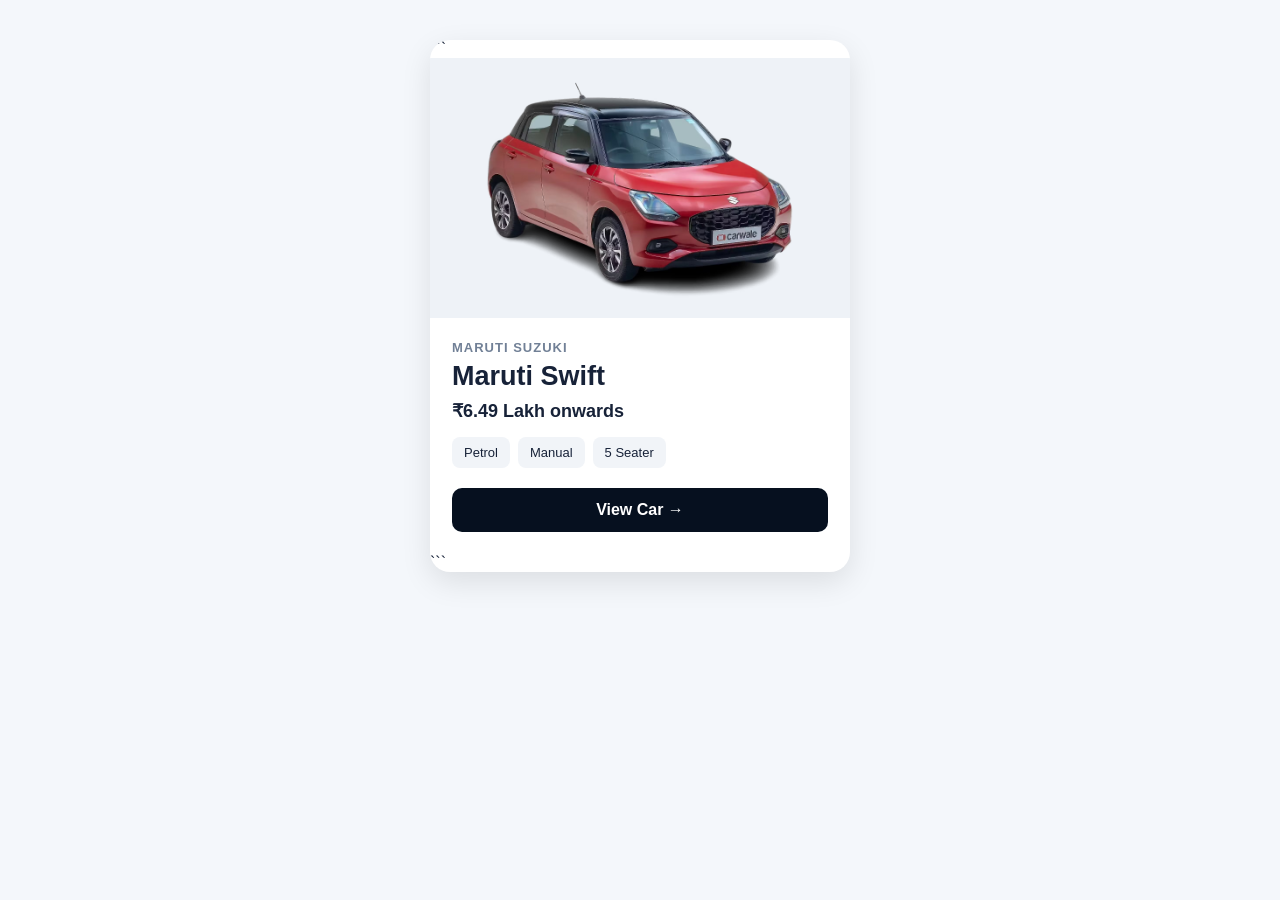
==== commit 027cdd8b: "Update print statement from 'Hello' to 'Goodbye'" ====
--- a/index.html
+++ b/index.html
@@ -1,4684 +1,152 @@
 <!DOCTYPE html>
+
 <html lang="en">
 <head>
-<meta charset="UTF-8">
-<meta name="viewport" content="width=device-width,initial-scale=1.0">
+  <meta charset="UTF-8">
+  <meta name="viewport" content="width=device-width, initial-scale=1.0">
 
-<title>CarDhundo — India's Smartest Car Finder</title>
+  <title>Maruti Swift | Gadi Finder</title>
 
-<meta name="description"
-content="CarDhundo — Find, compare and finance your perfect Indian car.">
+  <style>
+    * {
+      box-sizing: border-box;
+      margin: 0;
+      padding: 0;
+    }
 
-<style>
-:root{
-  --navy:#06101f;
-  --navy2:#0a1830;
-  --navy3:#102442;
-  --yellow:#ffd43b;
-  --yellow2:#ffea75;
-  --white:#ffffff;
-  --text:#172238;
-  --muted:#718096;
-  --bg:#f5f7fb;
-  --card:#ffffff;
-  --line:#e4e9f1;
-  --green:#16a66a;
-  --danger:#ef5350;
-  --shadow:0 20px 70px rgba(5,16,31,.12);
-  --shadow2:0 10px 35px rgba(5,16,31,.08);
-  --radius:24px;
-}
+    body {
+      font-family: Arial, sans-serif;
+      background: #f4f7fb;
+      color: #172238;
+      padding: 40px 20px;
+    }
 
-*{
-  margin:0;
-  padding:0;
-  box-sizing:border-box;
-}
+    .car-card {
+      width: 100%;
+      max-width: 420px;
+      margin: 0 auto;
+      background: #ffffff;
+      border-radius: 20px;
+      overflow: hidden;
+      box-shadow: 0 10px 30px rgba(0, 0, 0, 0.10);
+    }
 
-html{
-  scroll-behavior:smooth;
-}
+    .car-image {
+      width: 100%;
+      height: 260px;
+      background: #eef2f7;
+      overflow: hidden;
+    }
 
-body{
-  font-family:
-    Inter,
-    ui-sans-serif,
-    system-ui,
-    -apple-system,
-    BlinkMacSystemFont,
-    "Segoe UI",
-    sans-serif;
-  background:var(--bg);
-  color:var(--text);
-  line-height:1.5;
-}
+    .car-image img {
+      width: 100%;
+      height: 100%;
+      display: block;
+      object-fit: contain;
+    }
 
-button,
-input,
-select{
-  font:inherit;
-}
+    .car-info {
+      padding: 22px;
+    }
 
-button{
-  cursor:pointer;
-}
+    .car-brand {
+      font-size: 13px;
+      font-weight: 700;
+      color: #718096;
+      text-transform: uppercase;
+      letter-spacing: 1px;
+      margin-bottom: 6px;
+    }
 
-a{
-  text-decoration:none;
-  color:inherit;
-}
+    .car-name {
+      font-size: 27px;
+      font-weight: 800;
+      margin-bottom: 8px;
+    }
 
-.container{
-  width:min(1240px,92%);
-  margin:auto;
-}
+    .car-price {
+      font-size: 18px;
+      font-weight: 700;
+      margin-bottom: 15px;
+    }
 
-/* =========================
-   HEADER
-========================= */
+    .car-details {
+      display: flex;
+      gap: 8px;
+      flex-wrap: wrap;
+      margin-bottom: 20px;
+    }
 
-header{
-  position:sticky;
-  top:0;
-  z-index:1000;
-  background:rgba(6,16,31,.94);
-  backdrop-filter:blur(18px);
-  border-bottom:1px solid rgba(255,255,255,.08);
-}
+    .detail {
+      background: #f1f4f8;
+      padding: 8px 12px;
+      border-radius: 8px;
+      font-size: 13px;
+    }
 
-.nav{
-  min-height:78px;
-  display:flex;
-  align-items:center;
-  justify-content:space-between;
-  gap:20px;
-}
+    .view-button {
+      display: block;
+      width: 100%;
+      padding: 13px;
+      border: none;
+      border-radius: 10px;
+      background: #06101f;
+      color: #ffffff;
+      font-size: 16px;
+      font-weight: 700;
+      cursor: pointer;
+      text-align: center;
+    }
 
-.logo{
-  font-size:29px;
-  font-weight:1000;
-  letter-spacing:-1.8px;
-  color:white;
-}
+    .view-button:hover {
+      background: #102442;
+    }
+  </style>
 
-.logo span{
-  color:var(--yellow);
-}
-
-.founder-top{
-  position:absolute;
-  left:50%;
-  transform:translateX(-50%);
-  color:#fff;
-  font-size:12px;
-  font-weight:1000;
-  letter-spacing:2px;
-  text-transform:uppercase;
-}
-
-.navlinks{
-  display:flex;
-  align-items:center;
-  gap:21px;
-  color:#aebbd0;
-  font-size:13px;
-  font-weight:850;
-}
-
-.navlinks a:hover{
-  color:white;
-}
-
-.nav-find{
-  background:var(--yellow);
-  color:#07111e!important;
-  padding:11px 17px;
-  border-radius:13px;
-  font-weight:1000;
-}
-
-/* =========================
-   HERO
-========================= */
-
-.hero{
-  position:relative;
-  overflow:hidden;
-  background:
-    radial-gradient(circle at 85% 15%,rgba(255,212,59,.16),transparent 26%),
-    radial-gradient(circle at 10% 15%,rgba(61,113,255,.18),transparent 28%),
-    linear-gradient(135deg,#040c18,#0a1930 65%,#0d2444);
-  color:white;
-  padding:100px 0 150px;
-}
-
-.hero:before{
-  content:"";
-  position:absolute;
-  width:500px;
-  height:500px;
-  border-radius:50%;
-  border:1px solid rgba(255,212,59,.08);
-  right:-200px;
-  top:-220px;
-}
-
-.hero-content{
-  position:relative;
-  z-index:2;
-  text-align:center;
-  max-width:950px;
-}
-
-.hero-pill{
-  display:inline-flex;
-  padding:9px 15px;
-  border-radius:999px;
-  border:1px solid rgba(255,255,255,.13);
-  background:rgba(255,255,255,.06);
-  color:#dce5f2;
-  font-size:11px;
-  font-weight:900;
-  letter-spacing:.7px;
-}
-
-.hero h1{
-  font-size:clamp(46px,7vw,88px);
-  line-height:.94;
-  letter-spacing:-5px;
-  margin:25px 0 20px;
-  font-weight:1000;
-}
-
-.hero h1 span{
-  color:var(--yellow);
-}
-
-.hero-description{
-  max-width:730px;
-  margin:auto;
-  color:#b8c5d7;
-  font-size:17px;
-}
-
-.hero-actions{
-  display:flex;
-  justify-content:center;
-  gap:12px;
-  flex-wrap:wrap;
-  margin-top:30px;
-}
-
-.btn{
-  border:0;
-  border-radius:14px;
-  padding:13px 19px;
-  font-weight:950;
-  transition:.2s;
-}
-
-.btn:hover{
-  transform:translateY(-2px);
-}
-
-.btn-yellow{
-  background:var(--yellow);
-  color:#06101f;
-  box-shadow:0 15px 35px rgba(255,212,59,.2);
-}
-
-.btn-white{
-  background:white;
-  color:#06101f;
-}
-
-.btn-outline{
-  background:transparent;
-  color:var(--text);
-  border:1px solid var(--line);
-}
-
-.btn-dark{
-  background:var(--navy);
-  color:white;
-}
-
-.hero-founder{
-  margin:42px auto 0;
-  width:min(700px,100%);
-  padding:25px;
-  border-radius:24px;
-  background:rgba(255,255,255,.055);
-  border:1px solid rgba(255,255,255,.13);
-  box-shadow:0 20px 80px rgba(0,0,0,.2);
-}
-
-.hero-founder small{
-  display:block;
-  text-transform:uppercase;
-  letter-spacing:2px;
-  font-size:9px;
-  font-weight:950;
-  color:#8fa1b9;
-  margin-bottom:6px;
-}
-
-.hero-founder strong{
-  display:block;
-  color:var(--yellow);
-  font-size:28px;
-  font-weight:1000;
-  letter-spacing:-.8px;
-}
-
-.hero-founder p{
-  margin-top:3px;
-  color:#aab8ca;
-  font-size:11px;
-}
-
-/* =========================
-   ADVERTISEMENT
-========================= */
-
-.ad-space{
-  margin:24px auto;
-  min-height:100px;
-  border:1px dashed #c9d2df;
-  border-radius:19px;
-  background:white;
-  display:flex;
-  align-items:center;
-  justify-content:center;
-  text-align:center;
-  color:#8190a5;
-  font-size:10px;
-  text-transform:uppercase;
-  letter-spacing:1.5px;
-}
-
-.ad-space strong{
-  color:#43526a;
-}
-
-/* =========================
-   FINDER
-========================= */
-
-.finder-wrap{
-  margin-top:-65px;
-  position:relative;
-  z-index:10;
-}
-
-.finder{
-  background:white;
-  border:1px solid var(--line);
-  border-radius:28px;
-  padding:30px;
-  box-shadow:var(--shadow);
-}
-
-.finder-header{
-  display:flex;
-  justify-content:space-between;
-  gap:15px;
-  margin-bottom:20px;
-}
-
-.finder-header h2{
-  font-size:29px;
-  letter-spacing:-1px;
-}
-
-.finder-header p{
-  color:var(--muted);
-  font-size:12px;
-  margin-top:3px;
-}
-
-.step{
-  background:#fff6cf;
-  color:#806300;
-  border-radius:10px;
-  padding:8px 11px;
-  font-size:10px;
-  font-weight:1000;
-  white-space:nowrap;
-}
-
-.progress{
-  height:6px;
-  background:#edf0f4;
-  border-radius:99px;
-  overflow:hidden;
-  margin-bottom:22px;
-}
-
-.progress span{
-  display:block;
-  width:16.66%;
-  height:100%;
-  background:linear-gradient(90deg,var(--yellow),#f7ad00);
-  transition:.25s;
-}
-
-.form-grid{
-  display:grid;
-  grid-template-columns:repeat(3,1fr);
-  gap:15px;
-}
-
-.field label{
-  display:block;
-  font-size:10px;
-  font-weight:950;
-  color:#405069;
-  margin-bottom:7px;
-}
-
-.field input,
-.field select{
-  width:100%;
-  padding:13px;
-  border:1px solid #dce2ea;
-  border-radius:13px;
-  background:white;
-  outline:none;
-  color:var(--text);
-}
-
-.field input:focus,
-.field select:focus{
-  border-color:#d7ae16;
-  box-shadow:0 0 0 4px rgba(255,212,59,.15);
-}
-
-.find-actions{
-  display:flex;
-  gap:10px;
-  margin-top:20px;
-}
-
-.find-actions button{
-  flex:1;
-}
-
-.find-note{
-  text-align:center;
-  margin-top:11px;
-  color:#8995a7;
-  font-size:9px;
-}
-
-/* =========================
-   SECTIONS
-========================= */
-
-.section{
-  padding:85px 0;
-}
-
-.dark-section{
-  background:var(--navy);
-  color:white;
-}
-
-.heading{
-  text-align:center;
-  max-width:850px;
-  margin:0 auto 40px;
-}
-
-.eyebrow{
-  color:#c39700;
-  font-size:10px;
-  text-transform:uppercase;
-  letter-spacing:2px;
-  font-weight:1000;
-}
-
-.dark-section .eyebrow{
-  color:var(--yellow);
-}
-
-.heading h2{
-  font-size:clamp(32px,4vw,52px);
-  line-height:1;
-  letter-spacing:-2px;
-  margin-top:8px;
-}
-
-.heading p{
-  color:var(--muted);
-  font-size:13px;
-  margin-top:11px;
-}
-
-.dark-section .heading p{
-  color:#91a1b6;
-}
-
-/* =========================
-   RESULTS
-========================= */
-
-.page-view{
-  display:none;
-}
-
-.page-view.active{
-  display:block;
-}
-
-.results-header{
-  display:flex;
-  justify-content:space-between;
-  align-items:end;
-  gap:20px;
-  margin-bottom:25px;
-}
-
-.results-header h2{
-  font-size:40px;
-  letter-spacing:-1.5px;
-}
-
-.results-header p{
-  color:var(--muted);
-  font-size:12px;
-}
-
-.result-tools{
-  display:flex;
-  gap:8px;
-}
-
-.result-grid{
-  display:grid;
-  grid-template-columns:repeat(3,1fr);
-  gap:18px;
-}
-
-/* =========================
-   CAR CARD
-========================= */
-
-.car-card{
-  background:white;
-  border:1px solid var(--line);
-  border-radius:22px;
-  overflow:hidden;
-  box-shadow:var(--shadow2);
-  transition:.22s;
-}
-
-.car-card:hover{
-  transform:translateY(-5px);
-  box-shadow:0 25px 60px rgba(6,16,31,.13);
-}
-
-.car-image{
-  height:220px;
-  position:relative;
-  background:
-    radial-gradient(circle at 50% 45%,rgba(255,212,59,.16),transparent 43%),
-    linear-gradient(145deg,#edf1f6,#fbfcfd);
-  overflow:hidden;
-}
-
-.car-image img{
-  width:100%;
-  height:100%;
-  object-fit:contain;
-}
-
-.image-placeholder{
-  height:100%;
-  display:flex;
-  align-items:center;
-  justify-content:center;
-  text-align:center;
-  padding:20px;
-}
-
-.image-placeholder b{
-  font-size:27px;
-  color:#26344a;
-}
-
-.image-placeholder span{
-  display:block;
-  color:#7d8a9d;
-  font-size:10px;
-  margin-top:3px;
-}
-
-.card-badge{
-  position:absolute;
-  left:12px;
-  top:12px;
-  z-index:2;
-  padding:7px 9px;
-  border-radius:9px;
-  background:rgba(255,255,255,.94);
-  color:#26344a;
-  font-size:9px;
-  font-weight:1000;
-}
-
-.card-body{
-  padding:18px;
-}
-
-.card-title-row{
-  display:flex;
-  justify-content:space-between;
-  gap:10px;
-}
-
-.card-title{
-  font-size:19px;
-  font-weight:1000;
-}
-
-.card-brand{
-  color:#7c8899;
-  font-size:10px;
-  margin-top:2px;
-}
-
-.match-score{
-  min-width:43px;
-  height:43px;
-  border-radius:50%;
-  display:flex;
-  align-items:center;
-  justify-content:center;
-  background:#fff6c9;
-  color:#856b00;
-  font-size:10px;
-  font-weight:1000;
-}
-
-.price{
-  color:#b18300;
-  font-size:17px;
-  font-weight:1000;
-  margin-top:8px;
-}
-
-.specs{
-  display:grid;
-  grid-template-columns:1fr 1fr;
-  gap:7px;
-  margin:14px 0;
-}
-
-.spec{
-  background:#f6f8fb;
-  border-radius:9px;
-  padding:8px;
-  font-size:9px;
-  color:#7c8899;
-}
-
-.spec b{
-  display:block;
-  color:#26344a;
-  font-size:10px;
-  margin-top:2px;
-}
-
-.card-actions{
-  display:flex;
-  gap:8px;
-}
-
-.card-actions button{
-  flex:1;
-  padding:10px;
-  border-radius:10px;
-  border:0;
-  font-size:10px;
-  font-weight:950;
-}
-
-.info-btn{
-  background:var(--navy);
-  color:white;
-}
-
-.compare-btn{
-  background:white;
-  color:#33445c;
-  border:1px solid #d9e0e8!important;
-}
-
-/* =========================
-   CATALOG
-========================= */
-
-.brand-filter{
-  display:flex;
-  flex-wrap:wrap;
-  justify-content:center;
-  gap:8px;
-  margin-bottom:25px;
-}
-
-.brand-pill{
-  border:1px solid #d9e0e8;
-  background:white;
-  color:#405069;
-  padding:9px 13px;
-  border-radius:999px;
-  font-size:10px;
-  font-weight:950;
-  transition:.18s;
-}
-
-.brand-pill:hover,
-.brand-pill.active{
-  background:var(--navy);
-  color:var(--yellow);
-  border-color:var(--navy);
-}
-
-.catalog-tools{
-  display:flex;
-  gap:10px;
-  margin-bottom:20px;
-}
-
-.catalog-tools input,
-.catalog-tools select{
-  border:1px solid var(--line);
-  border-radius:12px;
-  padding:12px;
-  background:white;
-  outline:none;
-}
-
-.catalog-tools input{
-  flex:1;
-}
-
-.catalog-grid{
-  display:grid;
-  grid-template-columns:repeat(4,1fr);
-  gap:15px;
-}
-
-.catalog-card{
-  background:white;
-  border:1px solid var(--line);
-  border-radius:18px;
-  overflow:hidden;
-  cursor:pointer;
-  transition:.2s;
-}
-
-.catalog-card:hover{
-  transform:translateY(-3px);
-  box-shadow:var(--shadow2);
-}
-
-.catalog-img{
-  height:145px;
-  background:linear-gradient(145deg,#edf1f6,#fff);
-}
-
-.catalog-img img{
-  width:100%;
-  height:100%;
-  object-fit:contain;
-}
-
-.catalog-body{
-  padding:14px;
-}
-
-.catalog-body h3{
-  font-size:14px;
-}
-
-.catalog-body p{
-  font-size:9px;
-  color:var(--muted);
-  margin-top:3px;
-}
-
-.catalog-price{
-  color:#a47d00;
-  font-weight:950;
-  font-size:12px;
-  margin-top:6px;
-}
-
-/* =========================
-   COMPARE
-========================= */
-
-.compare-empty{
-  text-align:center;
-  padding:55px 20px;
-  border:1px dashed #334862;
-  border-radius:20px;
-  color:#91a0b5;
-}
-
-.compare-table-wrap{
-  overflow:auto;
-}
-
-.compare-table{
-  width:100%;
-  border-collapse:collapse;
-  min-width:700px;
-  background:white;
-  color:var(--text);
-  border-radius:18px;
-  overflow:hidden;
-}
-
-.compare-table th,
-.compare-table td{
-  padding:13px;
-  border-bottom:1px solid var(--line);
-  text-align:left;
-  font-size:11px;
-}
-
-.compare-table th{
-  background:#f6f8fb;
-}
-
-.compare-table td:first-child{
-  font-weight:950;
-  color:#4a5870;
-}
-
-/* =========================
-   EMI
-========================= */
-
-.emi-page{
-  min-height:70vh;
-}
-
-.emi-layout{
-  display:grid;
-  grid-template-columns:1fr 1fr;
-  gap:22px;
-}
-
-.emi-box,
-.emi-result{
-  background:white;
-  border:1px solid var(--line);
-  border-radius:25px;
-  padding:27px;
-  box-shadow:var(--shadow2);
-}
-
-.emi-box h3,
-.emi-result h3{
-  font-size:24px;
-  letter-spacing:-.8px;
-}
-
-.emi-field{
-  margin-top:18px;
-}
-
-.emi-field label{
-  display:block;
-  font-size:10px;
-  font-weight:950;
-  color:#536178;
-  margin-bottom:7px;
-}
-
-.emi-field input{
-  width:100%;
-  padding:13px;
-  border:1px solid #dbe2ea;
-  border-radius:12px;
-  outline:none;
-}
-
-.minimum-dp{
-  background:#fff7cd;
-  border:1px solid #f2df74;
-  color:#675300;
-  padding:12px;
-  border-radius:12px;
-  margin-top:15px;
-  font-size:10px;
-  font-weight:800;
-}
-
-.emi-number{
-  font-size:52px;
-  font-weight:1000;
-  color:#a67d00;
-  letter-spacing:-3px;
-  margin-top:15px;
-}
-
-.emi-sub{
-  color:var(--muted);
-  font-size:11px;
-}
-
-.emi-breakdown{
-  display:grid;
-  grid-template-columns:1fr 1fr;
-  gap:10px;
-  margin-top:20px;
-}
-
-.emi-stat{
-  padding:14px;
-  background:#f7f9fb;
-  border-radius:12px;
-}
-
-.emi-stat small{
-  display:block;
-  color:#78869a;
-  font-size:9px;
-}
-
-.emi-stat b{
-  display:block;
-  margin-top:2px;
-  font-size:14px;
-}
-
-/* =========================
-   PROMOTIONS
-========================= */
-
-.promo-grid{
-  display:grid;
-  grid-template-columns:1.3fr .7fr;
-  gap:18px;
-}
-
-.promo-box{
-  padding:30px;
-  border-radius:24px;
-  background:
-    radial-gradient(circle at 90% 10%,rgba(255,212,59,.16),transparent 25%),
-    #0c1b32;
-  border:1px solid #243651;
-  color:white;
-}
-
-.promo-box h3{
-  font-size:27px;
-  margin-top:6px;
-}
-
-.promo-box p{
-  color:#9cabc0;
-  font-size:12px;
-  margin:10px 0 18px;
-}
-
-.contact-box{
-  padding:30px;
-  border-radius:24px;
-  background:white;
-  border:1px solid var(--line);
-  box-shadow:var(--shadow2);
-}
-
-.contact-box h3{
-  font-size:23px;
-  margin-top:6px;
-}
-
-.contact-box p{
-  color:var(--muted);
-  font-size:11px;
-  margin:9px 0;
-}
-
-.contact-box a{
-  color:#9c7600;
-  font-size:13px;
-  font-weight:1000;
-  word-break:break-word;
-}
-
-/* =========================
-   FEATURES
-========================= */
-
-.features{
-  display:grid;
-  grid-template-columns:repeat(4,1fr);
-  gap:15px;
-}
-
-.feature{
-  background:white;
-  border:1px solid var(--line);
-  border-radius:20px;
-  padding:22px;
-}
-
-.feature-icon{
-  width:43px;
-  height:43px;
-  border-radius:13px;
-  display:grid;
-  place-items:center;
-  background:#fff7cd;
-  margin-bottom:12px;
-  font-size:19px;
-}
-
-.feature h3{
-  font-size:16px;
-}
-
-.feature p{
-  color:var(--muted);
-  font-size:11px;
-  margin-top:5px;
-}
-
-/* =========================
-   MODAL
-========================= */
-
-.modal{
-  display:none;
-  position:fixed;
-  inset:0;
-  z-index:2000;
-  background:rgba(2,8,17,.78);
-  backdrop-filter:blur(10px);
-  padding:15px;
-  align-items:center;
-  justify-content:center;
-}
-
-.modal.show{
-  display:flex;
-}
-
-.modal-box{
-  width:min(1050px,100%);
-  max-height:94vh;
-  overflow:auto;
-  background:white;
-  border-radius:26px;
-  padding:25px;
-  position:relative;
-}
-
-.modal-close{
-  position:absolute;
-  right:15px;
-  top:15px;
-  width:38px;
-  height:38px;
-  border:0;
-  border-radius:50%;
-  background:#eef1f5;
-  font-size:18px;
-}
-
-.detail-layout{
-  display:grid;
-  grid-template-columns:1fr 1fr;
-  gap:22px;
-}
-
-.detail-image{
-  height:350px;
-  border-radius:18px;
-  background:linear-gradient(145deg,#edf1f6,#fff);
-  overflow:hidden;
-}
-
-.detail-image img{
-  width:100%;
-  height:100%;
-  object-fit:contain;
-}
-
-.detail-title{
-  margin-top:4px;
-  font-size:34px;
-  letter-spacing:-1.5px;
-}
-
-.detail-price{
-  color:#a37b00;
-  font-size:19px;
-  font-weight:1000;
-  margin-top:5px;
-}
-
-.detail-specs{
-  display:grid;
-  grid-template-columns:1fr 1fr;
-  gap:8px;
-  margin-top:18px;
-}
-
-.detail-spec{
-  background:#f6f8fb;
-  padding:11px;
-  border-radius:11px;
-  font-size:10px;
-  color:#77859a;
-}
-
-.detail-spec b{
-  display:block;
-  color:#27364c;
-  font-size:12px;
-}
-
-.variant-section{
-  margin-top:22px;
-  border-top:1px solid var(--line);
-  padding-top:20px;
-}
-
-.variant-row{
-  display:grid;
-  grid-template-columns:1.2fr .7fr .7fr 1fr;
-  gap:8px;
-  padding:11px 0;
-  border-bottom:1px solid #edf0f4;
-  font-size:10px;
-}
-
-.variant-tag{
-  display:inline-block;
-  padding:5px 7px;
-  border-radius:8px;
-  background:#fff7cd;
-  color:#755e00;
-  font-weight:950;
-}
-
-.source-note{
-  color:#8793a5;
-  font-size:9px;
-  margin-top:13px;
-}
-
-/* =========================
-   COMPARE BAR
-========================= */
-
-.compare-bar{
-  display:none;
-  position:fixed;
-  left:50%;
-  bottom:18px;
-  transform:translateX(-50%);
-  z-index:1500;
-  width:min(980px,94%);
-  padding:12px;
-  border-radius:18px;
-  background:#07111f;
-  color:white;
-  border:1px solid rgba(255,255,255,.12);
-  box-shadow:0 20px 70px rgba(0,0,0,.3);
-  align-items:center;
-  gap:10px;
-}
-
-.compare-bar.show{
-  display:flex;
-}
-
-.compare-chips{
-  flex:1;
-  display:flex;
-  gap:6px;
-  overflow:auto;
-}
-
-.compare-chip{
-  background:#16253b;
-  padding:7px 9px;
-  border-radius:8px;
-  white-space:nowrap;
-  font-size:9px;
-}
-
-.compare-chip button{
-  border:0;
-  background:none;
-  color:#9aa9bc;
-  margin-left:5px;
-}
-
-/* =========================
-   FOOTER
-========================= */
-
-footer{
-  background:#040c18;
-  color:white;
-  padding:60px 0 25px;
-}
-
-.footer-grid{
-  display:grid;
-  grid-template-columns:2fr 1fr 1fr 1.5fr;
-  gap:30px;
-}
-
-.footer-grid h4{
-  font-size:12px;
-  margin-bottom:10px;
-}
-
-.footer-grid p,
-.footer-grid a{
-  color:#8797ad;
-  font-size:10px;
-}
-
-.footer-grid a{
-  display:block;
-  margin:7px 0;
-}
-
-.founder-card{
-  border:1px solid #243651;
-  background:#0b1930;
-  border-radius:18px;
-  padding:18px;
-}
-
-.founder-card strong{
-  display:block;
-  font-size:19px;
-  color:white;
-}
-
-.founder-card span{
-  display:block;
-  color:#8999ae;
-  font-size:9px;
-  margin:3px 0 9px;
-}
-
-.founder-card a{
-  color:var(--yellow);
-  font-size:11px;
-  font-weight:950;
-}
-
-.footer-bottom{
-  text-align:center;
-  color:#65758b;
-  border-top:1px solid #1d2b40;
-  padding-top:17px;
-  margin-top:35px;
-  font-size:9px;
-}
-
-/* =========================
-   MOBILE
-========================= */
-
-.mobile-nav{
-  display:none;
-}
-
-@media(max-width:1050px){
-  .result-grid{
-    grid-template-columns:1fr 1fr;
-  }
-
-  .catalog-grid{
-    grid-template-columns:1fr 1fr;
-  }
-
-  .features{
-    grid-template-columns:1fr 1fr;
-  }
-
-  .footer-grid{
-    grid-template-columns:1fr 1fr;
-  }
-}
-
-@media(max-width:700px){
-
-  body{
-    padding-bottom:65px;
-  }
-
-  .founder-top{
-    display:none;
-  }
-
-  .nav{
-    min-height:64px;
-  }
-
-  .logo{
-    font-size:24px;
-  }
-
-  .navlinks{
-    display:none;
-  }
-
-  .hero{
-    padding:65px 0 110px;
-  }
-
-  .hero h1{
-    font-size:48px;
-    letter-spacing:-3px;
-  }
-
-  .hero-description{
-    font-size:14px;
-  }
-
-  .hero-founder strong{
-    font-size:23px;
-  }
-
-  .finder{
-    padding:19px;
-  }
-
-  .finder-header{
-    display:block;
-  }
-
-  .step{
-    display:inline-block;
-    margin-top:9px;
-  }
-
-  .form-grid{
-    grid-template-columns:1fr;
-  }
-
-  .find-actions{
-    flex-direction:column;
-  }
-
-  .results-header{
-    display:block;
-  }
-
-  .results-header h2{
-    font-size:32px;
-  }
-
-  .result-grid{
-    grid-template-columns:1fr;
-  }
-
-  .catalog-grid{
-    grid-template-columns:1fr 1fr;
-  }
-
-  .catalog-tools{
-    flex-direction:column;
-  }
-
-  .catalog-tools>*{
-    width:100%;
-  }
-
-  .emi-layout{
-    grid-template-columns:1fr;
-  }
-
-  .promo-grid{
-    grid-template-columns:1fr;
-  }
-
-  .features{
-    grid-template-columns:1fr;
-  }
-
-  .footer-grid{
-    grid-template-columns:1fr;
-  }
-
-  .detail-layout{
-    grid-template-columns:1fr;
-  }
-
-  .detail-image{
-    height:250px;
-  }
-
-  .variant-row{
-    grid-template-columns:1fr 1fr;
-  }
-
-  .compare-bar{
-    bottom:72px;
-  }
-
-  .mobile-nav{
-    position:fixed;
-    display:flex;
-    left:0;
-    right:0;
-    bottom:0;
-    height:65px;
-    z-index:1600;
-    background:rgba(6,16,31,.98);
-    border-top:1px solid #25354c;
-    justify-content:space-around;
-    align-items:center;
-  }
-
-  .mobile-nav button{
-    background:none;
-    border:0;
-    color:#9daec3;
-    font-size:9px;
-    font-weight:900;
-  }
-
-  .mobile-nav b{
-    display:block;
-    color:white;
-    font-size:17px;
-    margin-bottom:2px;
-  }
-}
-</style>
 </head>
 
 <body>
 
-<!-- =========================
-     HEADER
-========================= -->
+  <div class="car-card">
 
-<header>
-  <div class="container nav">
+```
+<!-- MAIN CAR IMAGE -->
+<div class="car-image">
+  <img
+    src="images/cars/maruti-swift/swift-exterior-right-front-three-quarter-31.avif"
+    alt="Maruti Swift"
+  >
+</div>
 
-    <a class="logo" href="#" onclick="showHome()">
-      Car<span>Dhundo</span>
-    </a>
+<!-- CAR INFORMATION -->
+<div class="car-info">
 
-    <div class="founder-top">
-      TANMAY THORAT
-    </div>
+  <div class="car-brand">
+    Maruti Suzuki
+  </div>
 
-    <nav class="navlinks">
-      <a href="#" onclick="showHome()">Home</a>
-      <a href="#finder" onclick="showHome()">Find Cars</a>
-      <a href="#catalog" onclick="showCatalog()">All Cars</a>
-      <a href="#compare" onclick="showCompare()">Compare</a>
-      <a href="#promotions">Promotions</a>
-      <a class="nav-find" href="#finder" onclick="showHome()">
-        Find My Car
-      </a>
-    </nav>
+  <div class="car-name">
+    Maruti Swift
+  </div>
 
+  <div class="car-price">
+    ₹6.49 Lakh onwards
   </div>
-</header>
 
+  <div class="car-details">
+    <span class="detail">Petrol</span>
+    <span class="detail">Manual</span>
+    <span class="detail">5 Seater</span>
+  </div>
 
-<!-- =========================
-     HOME VIEW
-========================= -->
+  <button class="view-button">
+    View Car →
+  </button>
 
-<div id="homeView" class="page-view active">
-
-<section class="hero">
-
-  <div class="container hero-content">
-
-    <div class="hero-pill">
-      ✦ INDIA'S SMARTER CAR DISCOVERY EXPERIENCE
-    </div>
-
-    <h1>
-      Don't search for a car.<br>
-      <span>Find your car.</span>
-    </h1>
-
-    <p class="hero-description">
-      Tell CarDhundo your budget, fuel preference, family size,
-      efficiency, body type and transmission.
-      We'll show every qualifying car instead of hiding the rest.
-    </p>
-
-    <div class="hero-actions">
-
-      <button
-        class="btn btn-yellow"
-        onclick="document.getElementById('finder').scrollIntoView({behavior:'smooth'})">
-        Find My Car →
-      </button>
-
-      <button
-        class="btn btn-white"
-        onclick="showCatalog()">
-        Explore All Cars
-      </button>
-
-    </div>
-
-    <div class="hero-founder">
-
-      <small>Founder • Created & Maintained By</small>
-
-      <strong>
-        TANMAY THORAT
-      </strong>
-
-      <p>
-        CarDhundo — India's Smartest Car Finder
-      </p>
-
-    </div>
+</div>
+```
 
   </div>
 
-</section>
-
-
-<main>
-
-  <div class="container">
-
-    <div class="ad-space">
-      <strong>
-        PREMIUM ADVERTISEMENT / PROMOTION SPACE
-      </strong>
-      &nbsp; • Dealer Offers • Brand Launches • Finance • Accessories
-    </div>
-
-  </div>
-
-
-  <!-- FINDER -->
-
-  <section class="finder-wrap" id="finder">
-
-    <div class="container">
-
-      <div class="finder">
-
-        <div class="finder-header">
-
-          <div>
-            <h2>Find the right car for you.</h2>
-
-            <p>
-              Six choices → all matching cars → compare → EMI
-            </p>
-          </div>
-
-          <span class="step" id="step">
-            1 of 6
-          </span>
-
-        </div>
-
-
-        <div class="progress">
-          <span id="progress"></span>
-        </div>
-
-
-        <div class="form-grid">
-
-          <!-- BUDGET IS NOW TYPED -->
-
-          <div class="field">
-            <label>
-              Maximum Budget
-            </label>
-
-            <input
-              id="budgetInput"
-              type="number"
-              min="1"
-              placeholder="Enter budget in ₹ lakh"
-              value="12">
-          </div>
-
-
-          <div class="field">
-
-            <label>Fuel</label>
-
-            <select id="fuel">
-              <option value="Any">Any Fuel</option>
-              <option>Petrol</option>
-              <option>Diesel</option>
-              <option>CNG</option>
-              <option>Electric</option>
-              <option>Hybrid</option>
-            </select>
-
-          </div>
-
-
-          <div class="field">
-
-            <label>Family / Seating</label>
-
-            <select id="family">
-
-              <option value="Any">Any</option>
-              <option value="1-2">1–2 People</option>
-              <option value="3-4" selected>3–4 People</option>
-              <option value="5-6">5–6 People</option>
-              <option value="7+">7+ People</option>
-
-            </select>
-
-          </div>
-
-
-          <div class="field">
-
-            <label>Minimum Efficiency</label>
-
-            <select id="mileage">
-
-              <option value="any">Any</option>
-              <option value="15">15+ km/l</option>
-              <option value="18">18+ km/l</option>
-              <option value="20">20+ km/l</option>
-              <option value="25">25+ km/l</option>
-
-            </select>
-
-          </div>
-
-
-          <div class="field">
-
-            <label>Body Type</label>
-
-            <select id="bodyType">
-
-              <option value="Any">Any Body Type</option>
-              <option>SUV</option>
-              <option>Compact SUV</option>
-              <option>Hatchback</option>
-              <option>Sedan</option>
-              <option>MPV</option>
-              <option>EV</option>
-              <option>Pickup</option>
-
-            </select>
-
-          </div>
-
-
-          <div class="field">
-
-            <label>Transmission</label>
-
-            <select id="transmission">
-
-              <option value="Any">Any Transmission</option>
-              <option>Manual</option>
-              <option>AMT</option>
-              <option>Automatic</option>
-              <option>DCT</option>
-              <option>CVT/IVT</option>
-
-            </select>
-
-          </div>
-
-        </div>
-
-
-        <div class="find-actions">
-
-          <button
-            class="btn btn-yellow"
-            onclick="findCars()">
-            Find All Matching Cars →
-          </button>
-
-          <button
-            class="btn btn-outline"
-            onclick="resetFinder()">
-            Reset
-          </button>
-
-        </div>
-
-
-        <div class="find-note">
-          Budget matching is based on the catalogue's model-level starting-price field.
-          Always verify current variant prices with the manufacturer/dealer.
-        </div>
-
-      </div>
-
-    </div>
-
-  </section>
-
-
-  <!-- QUICK FEATURES -->
-
-  <section class="section">
-
-    <div class="container">
-
-      <div class="heading">
-
-        <span class="eyebrow">
-          THE CAR DHUNDO EXPERIENCE
-        </span>
-
-        <h2>
-          One place to discover your next car.
-        </h2>
-
-        <p>
-          Built around discovery, comparison and finance planning.
-        </p>
-
-      </div>
-
-
-      <div class="features">
-
-        <article class="feature">
-
-          <div class="feature-icon">🎯</div>
-
-          <h3>
-            All matching cars
-          </h3>
-
-          <p>
-            Your choices can return 1, 4, 8, 10 or more cars.
-            The result is not restricted to one recommendation.
-          </p>
-
-        </article>
-
-
-        <article class="feature">
-
-          <div class="feature-icon">⚖️</div>
-
-          <h3>
-            Compare up to 4
-          </h3>
-
-          <p>
-            Add cars from the catalogue or results and compare
-            their key specifications side by side.
-          </p>
-
-        </article>
-
-
-        <article class="feature">
-
-          <div class="feature-icon">💳</div>
-
-          <h3>
-            EMI Planner
-          </h3>
-
-          <p>
-            Enter the car price, choose your down payment and
-            calculate an estimated monthly EMI.
-          </p>
-
-        </article>
-
-
-        <article class="feature">
-
-          <div class="feature-icon">🏷️</div>
-
-          <h3>
-            Brand Discovery
-          </h3>
-
-          <p>
-            Click a specific brand and only that manufacturer's
-            models are displayed.
-          </p>
-
-        </article>
-
-      </div>
-
-    </div>
-
-  </section>
-
-</main>
-
-</div>
-
-
-<!-- =========================
-     RESULTS VIEW
-========================= -->
-
-<div id="resultsView" class="page-view">
-
-<section class="section">
-
-<div class="container">
-
-  <div class="results-header">
-
-    <div>
-
-      <span class="eyebrow">
-        CAR DHUNDO RESULTS
-      </span>
-
-      <h2>
-        Cars that fit your choices.
-      </h2>
-
-      <p id="resultSummary">
-        Searching...
-      </p>
-
-    </div>
-
-    <div class="result-tools">
-
-      <button
-        class="btn btn-dark"
-        onclick="showHome()">
-        ← Modify Choices
-      </button>
-
-    </div>
-
-  </div>
-
-
-  <div id="resultsGrid" class="result-grid"></div>
-
-</div>
-
-</section>
-
-</div>
-
-
-<!-- =========================
-     CATALOG VIEW
-========================= -->
-
-<div id="catalogView" class="page-view">
-
-<section class="section">
-
-<div class="container">
-
-  <div class="heading">
-
-    <span class="eyebrow">
-      CAR DHUNDO GARAGE
-    </span>
-
-    <h2>
-      Indian Cars Catalogue
-    </h2>
-
-    <p>
-      Click a brand to display only that brand's cars.
-    </p>
-
-  </div>
-
-
-  <div
-    id="brandFilter"
-    class="brand-filter">
-  </div>
-
-
-  <div class="catalog-tools">
-
-    <input
-      id="catalogSearch"
-      placeholder="Search car or brand...">
-
-    <select id="catalogBody">
-
-      <option value="All">
-        All Body Types
-      </option>
-
-      <option>SUV</option>
-      <option>Compact SUV</option>
-      <option>Hatchback</option>
-      <option>Sedan</option>
-      <option>MPV</option>
-      <option>EV</option>
-      <option>Pickup</option>
-
-    </select>
-
-  </div>
-
-
-  <div
-    id="catalogGrid"
-    class="catalog-grid">
-  </div>
-
-</div>
-
-</section>
-
-</div>
-
-
-<!-- =========================
-     COMPARE VIEW
-========================= -->
-
-<div id="compareView" class="page-view">
-
-<section class="section dark-section">
-
-<div class="container">
-
-  <div class="heading">
-
-    <span class="eyebrow">
-      COMPARE SMARTER
-    </span>
-
-    <h2>
-      Your cars. Side by side.
-    </h2>
-
-    <p>
-      Add up to four cars and compare the important specifications.
-    </p>
-
-  </div>
-
-
-  <div id="compareOutput"></div>
-
-</div>
-
-</section>
-
-</div>
-
-
-<!-- =========================
-     EMI VIEW
-========================= -->
-
-<div id="emiView" class="page-view">
-
-<section class="section emi-page">
-
-<div class="container">
-
-  <div class="heading">
-
-    <span class="eyebrow">
-      CAR DHUNDO FINANCE
-    </span>
-
-    <h2>
-      EMI Calculator
-    </h2>
-
-    <p>
-      Plan your approximate monthly car payment.
-    </p>
-
-  </div>
-
-
-  <div class="emi-layout">
-
-    <div class="emi-box">
-
-      <h3>
-        Enter finance details
-      </h3>
-
-
-      <div class="emi-field">
-
-        <label>
-          Car Price — ₹ Lakh
-        </label>
-
-        <input
-          id="emiPrice"
-          type="number"
-          min="1"
-          value="10">
-
-      </div>
-
-
-      <div class="emi-field">
-
-        <label>
-          Down Payment — ₹ Lakh
-        </label>
-
-        <input
-          id="emiDown"
-          type="number"
-          min="0"
-          value="2">
-
-      </div>
-
-
-      <div class="minimum-dp">
-
-        Minimum down payment is fixed at
-        <strong id="minimumDpText">
-          ₹2.00 Lakh
-        </strong>
-
-        for this calculator.
-
-      </div>
-
-
-      <div class="emi-field">
-
-        <label>
-          Interest Rate — %
-        </label>
-
-        <input
-          id="emiRate"
-          type="number"
-          step=".1"
-          value="9">
-
-      </div>
-
-
-      <div class="emi-field">
-
-        <label>
-          Loan Tenure — Years
-        </label>
-
-        <input
-          id="emiYears"
-          type="number"
-          min="1"
-          max="10"
-          value="5">
-
-      </div>
-
-
-      <button
-        class="btn btn-yellow"
-        style="width:100%;margin-top:20px"
-        onclick="calculateEMI()">
-
-        Calculate EMI →
-
-      </button>
-
-    </div>
-
-
-    <div class="emi-result">
-
-      <span class="eyebrow">
-        ESTIMATED MONTHLY EMI
-      </span>
-
-      <div
-        class="emi-number"
-        id="emiResult">
-        ₹0
-      </div>
-
-      <p class="emi-sub">
-        Approximate planning estimate. Actual lender EMI can vary.
-      </p>
-
-
-      <div class="emi-breakdown">
-
-        <div class="emi-stat">
-
-          <small>
-            Car Price
-          </small>
-
-          <b id="emiCarPrice">
-            ₹0
-          </b>
-
-        </div>
-
-
-        <div class="emi-stat">
-
-          <small>
-            Down Payment
-          </small>
-
-          <b id="emiDownPayment">
-            ₹0
-          </b>
-
-        </div>
-
-
-        <div class="emi-stat">
-
-          <small>
-            Loan Amount
-          </small>
-
-          <b id="emiLoan">
-            ₹0
-          </b>
-
-        </div>
-
-
-        <div class="emi-stat">
-
-          <small>
-            Interest Rate
-          </small>
-
-          <b id="emiRateDisplay">
-            0%
-          </b>
-
-        </div>
-
-      </div>
-
-
-      <button
-        class="btn btn-dark"
-        style="margin-top:20px"
-        onclick="showCatalog()">
-
-        Browse Cars →
-
-      </button>
-
-    </div>
-
-  </div>
-
-</div>
-
-</section>
-
-</div>
-
-
-<!-- =========================
-     PROMOTIONS
-========================= -->
-
-<section
-  class="section dark-section"
-  id="promotions">
-
-<div class="container">
-
-  <div class="heading">
-
-    <span class="eyebrow">
-      BUSINESS • PROMOTIONS • COLLABORATIONS
-    </span>
-
-    <h2>
-      A premium space for automotive brands.
-    </h2>
-
-    <p>
-      Dealer campaigns, launches, finance offers,
-      accessories and sponsored placements can live here.
-    </p>
-
-  </div>
-
-
-  <div class="promo-grid">
-
-    <div class="promo-box">
-
-      <span class="eyebrow">
-        ADVERTISE WITH CARDHUNDO
-      </span>
-
-      <h3>
-        Reach people while they are choosing a car.
-      </h3>
-
-      <p>
-        Premium campaign placements can be used for
-        manufacturer promotions, dealer offers,
-        finance partners, launches and automotive services.
-      </p>
-
-      <a
-        class="btn btn-yellow"
-        href="mailto:tanmaythorat7773@gmail.com?subject=CarDhundo%20Advertising%20Enquiry">
-
-        Discuss Advertising →
-
-      </a>
-
-    </div>
-
-
-    <div class="contact-box">
-
-      <span class="eyebrow">
-        FOUNDER & CONTACT
-      </span>
-
-      <h3>
-        Tanmay Thorat
-      </h3>
-
-      <p>
-        Founder & Creator — CarDhundo
-      </p>
-
-      <a href="mailto:tanmaythorat7773@gmail.com">
-        tanmaythorat7773@gmail.com
-      </a>
-
-      <p style="margin-top:15px">
-
-        Advertising • Promotions • Brand Collaborations
-        • Partnerships • Business Enquiries
-
-      </p>
-
-    </div>
-
-  </div>
-
-</div>
-
-</section>
-
-
-<!-- =========================
-     COMPARE BAR
-========================= -->
-
-<div
-  class="compare-bar"
-  id="compareBar">
-
-  <div>
-    <strong>
-      Compare
-    </strong>
-
-    <small
-      style="display:block;color:#91a0b5">
-      Maximum 4 cars
-    </small>
-  </div>
-
-  <div
-    class="compare-chips"
-    id="compareChips">
-  </div>
-
-  <button
-    class="btn btn-yellow"
-    onclick="showCompare()">
-
-    Open
-
-  </button>
-
-  <button
-    class="btn"
-    style="background:#18283e;color:white"
-    onclick="clearCompare()">
-
-    Clear
-
-  </button>
-
-</div>
-
-
-<!-- =========================
-     CAR MODAL
-========================= -->
-
-<div
-  class="modal"
-  id="carModal"
-  onclick="if(event.target===this)closeModal()">
-
-  <div class="modal-box">
-
-    <button
-      class="modal-close"
-      onclick="closeModal()">
-
-      ×
-
-    </button>
-
-    <div id="modalContent"></div>
-
-  </div>
-
-</div>
-
-
-<!-- =========================
-     FOOTER
-========================= -->
-
-<footer>
-
-<div class="container footer-grid">
-
-  <div>
-
-    <a
-      class="logo"
-      href="#">
-
-      Car<span>Dhundo</span>
-
-    </a>
-
-    <p style="margin-top:10px;max-width:350px">
-
-      Find. Compare. Decide.
-      A premium Indian car discovery experience.
-
-    </p>
-
-  </div>
-
-
-  <div>
-
-    <h4>
-      Explore
-    </h4>
-
-    <a href="#" onclick="showHome()">
-      Find Cars
-    </a>
-
-    <a href="#" onclick="showCatalog()">
-      All Cars
-    </a>
-
-    <a href="#" onclick="showCompare()">
-      Compare
-    </a>
-
-    <a href="#promotions">
-      Promotions
-    </a>
-
-  </div>
-
-
-  <div>
-
-    <h4>
-      Finance
-    </h4>
-
-    <a href="#" onclick="showEMI()">
-      EMI Calculator
-    </a>
-
-    <a href="#" onclick="showCatalog()">
-      Browse Cars
-    </a>
-
-  </div>
-
-
-  <div class="founder-card">
-
-    <strong>
-      Tanmay Thorat
-    </strong>
-
-    <span>
-      Founder / Creator — CarDhundo
-    </span>
-
-    <a href="mailto:tanmaythorat7773@gmail.com">
-      tanmaythorat7773@gmail.com
-    </a>
-
-    <div
-      style="color:#728198;font-size:9px;margin-top:9px">
-
-      Advertising • Promotions •
-      Brand Collaborations • Partnerships
-
-    </div>
-
-  </div>
-
-</div>
-
-
-<div class="container footer-bottom">
-
-  © 2026 CarDhundo •
-  Created & Maintained by Tanmay Thorat •
-  Vehicle information must be verified with the manufacturer before purchase.
-
-</div>
-
-</footer>
-
-
-<!-- =========================
-     MOBILE NAV
-========================= -->
-
-<nav class="mobile-nav">
-
-  <button onclick="showHome()">
-    <b>⌂</b>
-    Home
-  </button>
-
-  <button onclick="showCatalog()">
-    <b>▦</b>
-    Cars
-  </button>
-
-  <button onclick="showCompare()">
-    <b>⇄</b>
-    Compare
-  </button>
-
-  <button onclick="showEMI()">
-    <b>₹</b>
-    EMI
-  </button>
-
-  <button onclick="document.getElementById('promotions').scrollIntoView({behavior:'smooth'})">
-    <b>✦</b>
-    Contact
-  </button>
-
-</nav>
-
-
-<script>
-
-/* ============================================================
-   CARDHUNDO CAR DATABASE
-   ============================================================
-
-   Model names requested for the catalogue.
-
-   IMPORTANT:
-   Price/variant/feature fields should be replaced with
-   current verified manufacturer data before commercial launch.
-============================================================ */
-
-
-const carNames = {
-
-  "Maruti Suzuki":[
-    "Alto K10",
-    "S-Presso",
-    "WagonR",
-    "Celerio",
-    "Swift",
-    "Dzire",
-    "Baleno",
-    "FRONX",
-    "Brezza",
-    "Ertiga",
-    "XL6",
-    "Grand Vitara",
-    "Jimny",
-    "Ciaz",
-    "e Vitara"
-  ],
-
-  "Tata Motors":[
-    "Tiago",
-    "Tigor",
-    "Altroz",
-    "Punch",
-    "Nexon",
-    "Harrier",
-    "Safari",
-    "Curvv",
-    "Tiago EV",
-    "Punch EV",
-    "Nexon EV",
-    "Sierra EV"
-  ],
-
-  "Hyundai":[
-    "Grand i10 Nios",
-    "Aura",
-    "Exter",
-    "i20",
-    "i20 N Line",
-    "Venue",
-    "Venue N Line",
-    "Creta",
-    "Creta N Line",
-    "Verna",
-    "Alcazar",
-    "Tucson",
-    "Ioniq 5",
-    "Bayon"
-  ],
-
-  "Mahindra":[
-    "XUV 3XO",
-    "Bolero",
-    "Bolero Neo",
-    "Thar",
-    "Thar ROXX",
-    "Scorpio Classic",
-    "Scorpio-N",
-    "XUV700",
-    "XEV 9e",
-    "XEV 9S",
-    "BE 6",
-    "BE 6 Sporteq"
-  ],
-
-  "Kia India":[
-    "Sonet",
-    "Seltos",
-    "Carens",
-    "Carnival",
-    "Sorento",
-    "EV6",
-    "EV4",
-    "EV5"
-  ],
-
-  "Toyota Kirloskar":[
-    "Glanza",
-    "Urban Cruiser Hyryder",
-    "Innova Crysta",
-    "Innova Hycross",
-    "Rumion",
-    "Hilux",
-    "Fortuner",
-    "Legender",
-    "Camry",
-    "Vellfire",
-    "Land Cruiser 300"
-  ],
-
-  "Honda Cars":[
-    "Amaze",
-    "City",
-    "City e:HEV",
-    "Elevate",
-    "ZR-V"
-  ],
-
-  "MG Motor":[
-    "Comet EV",
-    "Windsor EV",
-    "Astor",
-    "Hector",
-    "Hector Plus",
-    "Gloster",
-    "ZS EV",
-    "Hector Tomahawk EV",
-    "Hector Tomahawk PHEV"
-  ],
-
-  "Skoda Auto":[
-    "Kylaq",
-    "Kushaq",
-    "Slavia",
-    "Kodiaq",
-    "Superb"
-  ],
-
-  "Volkswagen":[
-    "Taigun",
-    "Virtus",
-    "Tiguan"
-  ],
-
-  "Renault":[
-    "Kwid",
-    "Triber",
-    "Kiger"
-  ],
-
-  "Nissan":[
-    "Magnite",
-    "X-Trail",
-    "Gravite",
-    "Tekton"
-  ],
-
-  "Citroen":[
-    "C3",
-    "eC3",
-    "C3 Aircross",
-    "Basalt",
-    "C5 Aircross"
-  ],
-
-  "BYD":[
-    "Atto 3",
-    "e6",
-    "Seal",
-    "Sealion 7"
-  ],
-
-  "Force Motors":[
-    "Gurkha",
-    "Citiline"
-  ],
-
-  "Jeep":[
-    "Compass",
-    "Meridian",
-    "Wrangler",
-    "Grand Cherokee"
-  ]
-
-};
-
-
-/* ============================================================
-   MODEL HELPERS
-============================================================ */
-
-const bodyTypes = [
-  "SUV",
-  "Compact SUV",
-  "Hatchback",
-  "Sedan",
-  "MPV",
-  "EV"
-];
-
-const fuelTypes = [
-  "Petrol",
-  "Diesel",
-  "CNG",
-  "Electric",
-  "Hybrid"
-];
-
-const transmissionTypes = [
-  "Manual",
-  "Automatic",
-  "AMT",
-  "DCT",
-  "CVT/IVT"
-];
-
-
-/*
-   Demo model-level starting values.
-
-   This is intentionally conservative:
-   unknown models receive null rather than pretending
-   a made-up price is official.
-*/
-
-const knownPrices = {
-
-  "Alto K10":3.99,
-  "S-Presso":3.49,
-  "WagonR":5.79,
-  "Celerio":5.64,
-  "Swift":6.49,
-  "Dzire":6.79,
-  "Baleno":5.99,
-  "FRONX":7.54,
-  "Brezza":8.69,
-  "Ertiga":8.84,
-  "XL6":11.61,
-  "Grand Vitara":10.77,
-  "Jimny":12.31,
-
-  "Tiago":4.99,
-  "Tigor":5.99,
-  "Altroz":6.89,
-  "Punch":5.99,
-  "Nexon":8.00,
-  "Harrier":14.99,
-  "Safari":15.50,
-  "Curvv":9.99,
-  "Tiago EV":7.99,
-  "Punch EV":9.99,
-  "Nexon EV":12.49,
-
-  "Grand i10 Nios":5.98,
-  "Aura":6.00,
-  "Exter":5.79,
-  "i20":7.04,
-  "i20 N Line":9.99,
-  "Venue":7.89,
-  "Venue N Line":10.55,
-  "Creta":11.11,
-  "Creta N Line":16.82,
-  "Verna":10.98,
-  "Alcazar":14.99,
-  "Tucson":29.02,
-  "Ioniq 5":46.05,
-
-  "XUV 3XO":7.49,
-  "Bolero":9.79,
-  "Bolero Neo":9.95,
-  "Thar":9.99,
-  "Thar ROXX":12.99,
-  "Scorpio Classic":13.59,
-  "Scorpio-N":13.99,
-  "XUV700":13.66,
-  "XEV 9e":21.90,
-  "BE 6":18.90,
-
-  "Sonet":7.99,
-  "Seltos":11.13,
-  "Carens":10.60,
-  "Carnival":59.99,
-  "EV6":60.97,
-
-  "Glanza":6.90,
-  "Urban Cruiser Hyryder":11.34,
-  "Innova Crysta":19.99,
-  "Innova Hycross":19.20,
-  "Rumion":10.44,
-  "Hilux":28.52,
-  "Fortuner":33.65,
-  "Legender":43.66,
-  "Camry":48.00,
-  "Vellfire":120.00,
-  "Land Cruiser 300":230.00,
-
-  "Amaze":8.10,
-  "City":12.28,
-  "City e:HEV":20.75,
-  "Elevate":11.91,
-
-  "Comet EV":7.00,
-  "Windsor EV":14.00,
-  "Astor":9.99,
-  "Hector":14.00,
-  "Hector Plus":17.00,
-  "Gloster":39.57,
-  "ZS EV":18.98,
-
-  "Kylaq":7.89,
-  "Kushaq":10.89,
-  "Slavia":10.49,
-  "Kodiaq":39.99,
-  "Superb":54.00,
-
-  "Taigun":11.00,
-  "Virtus":11.56,
-  "Tiguan":35.17,
-
-  "Kwid":4.99,
-  "Triber":6.15,
-  "Kiger":6.10,
-
-  "Magnite":6.00,
-  "X-Trail":49.92,
-
-  "C3":6.16,
-  "eC3":11.61,
-  "C3 Aircross":8.99,
-  "Basalt":8.25,
-
-  "Atto 3":24.99,
-  "e6":29.15,
-  "Seal":41.00,
-  "Sealion 7":48.90,
-
-  "Gurkha":16.00,
-  "Citiline":17.00,
-
-  "Compass":20.00,
-  "Meridian":24.99,
-  "Wrangler":67.65,
-  "Grand Cherokee":80.00
-};
-
-
-/* ============================================================
-   CAR DATABASE GENERATOR
-============================================================ */
-
-let cars = [];
-
-let globalIndex = 0;
-
-Object.entries(carNames).forEach(([brand,names])=>{
-
-  names.forEach(name=>{
-
-    let price = knownPrices[name] ?? null;
-
-    let isEV =
-      /EV|eV|Ioniq|Atto|Seal|Windsor|Comet|eC3|XEV|BE 6/i.test(name);
-
-    let isMPV =
-      /Ertiga|XL6|Carens|Carnival|Innova|Rumion|Vellfire|Triber|Citiline/i.test(name);
-
-    let isSedan =
-      /Dzire|Tigor|Aura|i20|Verna|Slavia|Virtus|City|Amaze|Camry/i.test(name);
-
-    let isHatch =
-      /Alto|S-Presso|WagonR|Celerio|Swift|Baleno|Tiago|Altroz|Glanza|Kwid|C3/i.test(name);
-
-    let type =
-      isEV ? "EV" :
-      isMPV ? "MPV" :
-      isSedan ? "Sedan" :
-      isHatch ? "Hatchback" :
-      "SUV";
-
-    let fuel =
-      isEV
-      ? ["Electric"]
-      : type==="MPV"
-      ? ["Petrol","Diesel"]
-      : ["Petrol"];
-
-    if(/CNG/i.test(name)){
-      fuel.push("CNG");
-    }
-
-    let seats =
-      isMPV ? 7 :
-      /Thar|Gurkha/i.test(name) ? 4 :
-      5;
-
-    let mileage =
-      isEV
-      ? 0
-      : type==="Hatchback"
-      ? 22
-      : type==="Sedan"
-      ? 19
-      : 17;
-
-    let transmission =
-      isEV
-      ? ["Automatic"]
-      : ["Manual","Automatic"];
-
-    cars.push({
-
-      id:
-        "car-" +
-        globalIndex++,
-
-      brand,
-
-      name,
-
-      price,
-
-      maxPrice:
-        price
-        ? Number((price*1.55).toFixed(2))
-        : null,
-
-      fuel,
-
-      seats,
-
-      mileage,
-
-      type,
-
-      transmission,
-
-      engine:
-        isEV
-        ? "Electric powertrain"
-        : "Petrol / Diesel powertrain",
-
-      variants:[
-        "Base",
-        "Mid",
-        "Top"
-      ],
-
-      image:
-        "",
-
-      official:
-        "#"
-
-    });
-
-  });
-
-});
-
-
-/* ============================================================
-   STATE
-============================================================ */
-
-let compareIds = [];
-
-let activeBrand = "All";
-
-let lastMatches = [];
-
-
-/* ============================================================
-   VIEW SYSTEM
-============================================================ */
-
-function hideViews(){
-
-  document.querySelectorAll(".page-view")
-    .forEach(v=>v.classList.remove("active"));
-
-}
-
-
-function showHome(){
-
-  hideViews();
-
-  document.getElementById("homeView")
-    .classList.add("active");
-
-  window.scrollTo({
-    top:0,
-    behavior:"smooth"
-  });
-
-}
-
-
-function showResults(){
-
-  hideViews();
-
-  document.getElementById("resultsView")
-    .classList.add("active");
-
-  window.scrollTo({
-    top:0,
-    behavior:"smooth"
-  });
-
-}
-
-
-function showCatalog(){
-
-  hideViews();
-
-  document.getElementById("catalogView")
-    .classList.add("active");
-
-  renderBrands();
-
-  renderCatalog();
-
-  window.scrollTo({
-    top:0,
-    behavior:"smooth"
-  });
-
-}
-
-
-function showCompare(){
-
-  hideViews();
-
-  document.getElementById("compareView")
-    .classList.add("active");
-
-  renderCompare();
-
-  window.scrollTo({
-    top:0,
-    behavior:"smooth"
-  });
-
-}
-
-
-function showEMI(car){
-
-  hideViews();
-
-  document.getElementById("emiView")
-    .classList.add("active");
-
-  if(car && car.price){
-
-    document.getElementById("emiPrice").value =
-      car.price;
-
-    /*
-       FIXED MINIMUM DOWN PAYMENT:
-       20% of vehicle price
-    */
-
-    const min =
-      car.price*.20;
-
-    document.getElementById("emiDown").value =
-      min.toFixed(2);
-
-    updateMinimumDP();
-
-    calculateEMI();
-
-  }
-
-  window.scrollTo({
-    top:0,
-    behavior:"smooth"
-  });
-
-}
-
-
-/* ============================================================
-   FIND CARS
-============================================================ */
-
-function findCars(){
-
-  const maxBudget =
-    Number(
-      document.getElementById("budgetInput").value
-    );
-
-  if(!maxBudget || maxBudget<=0){
-
-    alert("Please enter your maximum budget in ₹ lakh.");
-
-    return;
-
-  }
-
-
-  const fuel =
-    document.getElementById("fuel").value;
-
-  const family =
-    document.getElementById("family").value;
-
-  const mileage =
-    document.getElementById("mileage").value;
-
-  const body =
-    document.getElementById("bodyType").value;
-
-  const trans =
-    document.getElementById("transmission").value;
-
-
-  /*
-     IMPORTANT:
-     We do NOT use slice(0,1).
-
-     This allows all matching cars
-     to appear.
-  */
-
-  const scored = cars.map(car=>{
-
-    let score = 0;
-
-    let reasons = [];
-
-
-    /* BUDGET */
-
-    if(car.price !== null){
-
-      if(car.price <= maxBudget){
-
-        score += 35;
-
-        reasons.push("Within budget");
-
-      }else if(car.price <= maxBudget*1.10){
-
-        score += 8;
-
-        reasons.push("Near budget");
-
-      }
-
-    }else{
-
-      /*
-         Unknown-price models are not falsely
-         claimed to fit the budget.
-      */
-
-      score += 3;
-
-      reasons.push("Price needs verification");
-
-    }
-
-
-    /* FUEL */
-
-    if(
-      fuel==="Any" ||
-      car.fuel.includes(fuel)
-    ){
-
-      score += 18;
-
-      if(fuel!=="Any")
-        reasons.push(fuel+" available");
-
-    }
-
-
-    /* FAMILY */
-
-    if(family==="Any"){
-
-      score += 10;
-
-    }else if(family==="1-2"){
-
-      if(car.seats<=4){
-
-        score += 15;
-
-        reasons.push(car.seats+" seats");
-
-      }
-
-    }else if(family==="3-4"){
-
-      if(car.seats>=4){
-
-        score += 15;
-
-        reasons.push(car.seats+" seats");
-
-      }
-
-    }else if(family==="5-6"){
-
-      if(car.seats>=5){
-
-        score += 15;
-
-        reasons.push(car.seats+" seats");
-
-      }
-
-    }else if(family==="7+"){
-
-      if(car.seats>=7){
-
-        score += 15;
-
-        reasons.push(car.seats+" seats");
-
-      }
-
-    }
-
-
-    /* MILEAGE */
-
-    if(mileage==="any"){
-
-      score += 8;
-
-    }else if(
-      car.fuel.includes("Electric")
-    ){
-
-      score += 10;
-
-    }else if(
-      car.mileage >= Number(mileage)
-    ){
-
-      score += 12;
-
-      reasons.push(
-        car.mileage+" km/l"
-      );
-
-    }
-
-
-    /* BODY */
-
-    if(
-      body==="Any" ||
-      car.type===body ||
-      (body==="EV" && car.fuel.includes("Electric"))
-    ){
-
-      score += 15;
-
-      if(body!=="Any")
-        reasons.push(body+" fit");
-
-    }
-
-
-    /* TRANSMISSION */
-
-    if(
-      trans==="Any" ||
-      car.transmission.includes(trans)
-    ){
-
-      score += 15;
-
-      if(trans!=="Any")
-        reasons.push(
-          trans+" available"
-        );
-
-    }
-
-
-    return {
-      ...car,
-      score,
-      reasons
-    };
-
-  });
-
-
-  /*
-     All cars that are actually inside budget
-     receive priority.
-
-     No artificial limit of 1, 3 or 12.
-  */
-
-  let matches =
-    scored
-      .filter(car=>{
-
-        if(car.price===null)
-          return false;
-
-        return car.price <= maxBudget;
-
-      })
-      .sort((a,b)=>{
-
-        if(b.score!==a.score)
-          return b.score-a.score;
-
-        return a.price-b.price;
-
-      });
-
-
-  /*
-     If strict matches are zero,
-     show close matches rather than
-     a blank screen.
-  */
-
-  if(matches.length===0){
-
-    matches =
-      scored
-        .filter(car=>
-          car.price!==null &&
-          car.price<=maxBudget*1.15
-        )
-        .sort((a,b)=>b.score-a.score);
-
-  }
-
-
-  lastMatches = matches;
-
-  renderResults(matches);
-
-  showResults();
-
-}
-
-
-/* ============================================================
-   RESULT RENDER
-============================================================ */
-
-function renderResults(list){
-
-  const grid =
-    document.getElementById("resultsGrid");
-
-  const summary =
-    document.getElementById("resultSummary");
-
-
-  summary.textContent =
-    list.length
-    ? `We found ${list.length} cars that fit or closely match your selected budget and preferences.`
-    : "No matching priced models were found in the current catalogue.";
-
-
-  if(!list.length){
-
-    grid.innerHTML = `
-      <div style="
-        grid-column:1/-1;
-        background:white;
-        padding:60px;
-        border-radius:20px;
-        text-align:center;
-        border:1px solid var(--line)
-      ">
-
-        <h3>No matching cars found.</h3>
-
-        <p style="
-          color:var(--muted);
-          margin-top:7px
-        ">
-          Increase the budget or select more flexible preferences.
-        </p>
-
-      </div>
-    `;
-
-    return;
-
-  }
-
-
-  grid.innerHTML =
-    list
-      .map((car,index)=>
-        carCardHTML(car,index)
-      )
-      .join("");
-
-}
-
-
-/* ============================================================
-   IMAGE SYSTEM
-============================================================ */
-
-/*
-   The image slot is intentionally model-specific.
-
-   To use an actual image, put its URL in:
-
-   car.image = "YOUR_IMAGE_URL"
-
-   This avoids displaying the wrong vehicle against
-   the wrong model name.
-*/
-
-function carImage(car){
-
-  if(car.image){
-
-    return `
-      <img
-        src="${car.image}"
-        alt="${escapeHTML(car.brand+" "+car.name)}"
-        loading="lazy"
-        onerror="this.style.display='none'">
-    `;
-
-  }
-
-
-  return `
-    <div class="image-placeholder">
-
-      <div>
-
-        <b>
-          ${escapeHTML(car.name)}
-        </b>
-
-        <span>
-          ${escapeHTML(car.brand)}
-        </span>
-
-        <span style="
-          margin-top:10px;
-          color:#a17c00
-        ">
-          Image slot ready
-        </span>
-
-      </div>
-
-    </div>
-  `;
-
-}
-
-
-/* ============================================================
-   CARD HTML
-============================================================ */
-
-function carCardHTML(car,index){
-
-  const score =
-    Math.min(
-      99,
-      Math.max(
-        60,
-        Math.round(car.score || 70)
-      )
-    );
-
-
-  const price =
-    car.price===null
-    ? "Price to verify"
-    : "₹"+car.price.toFixed(2)+" Lakh*";
-
-
-  return `
-
-  <article class="car-card">
-
-    <div class="car-image">
-
-      <span class="card-badge">
-        #${index+1} MATCH
-      </span>
-
-      ${carImage(car)}
-
-    </div>
-
-
-    <div class="card-body">
-
-      <div class="card-title-row">
-
-        <div>
-
-          <div class="card-title">
-            ${escapeHTML(car.name)}
-          </div>
-
-          <div class="card-brand">
-            ${escapeHTML(car.brand)}
-          </div>
-
-        </div>
-
-        <div class="match-score">
-          ${score}%
-        </div>
-
-      </div>
-
-
-      <div class="price">
-        ${price}
-      </div>
-
-
-      <div class="specs">
-
-        <div class="spec">
-          Fuel
-          <b>
-            ${car.fuel.join(" / ")}
-          </b>
-        </div>
-
-        <div class="spec">
-          Seats
-          <b>
-            ${car.seats}
-          </b>
-        </div>
-
-        <div class="spec">
-          Body
-          <b>
-            ${car.type}
-          </b>
-        </div>
-
-        <div class="spec">
-          Gearbox
-          <b>
-            ${car.transmission.join(" / ")}
-          </b>
-        </div>
-
-      </div>
-
-
-      <div style="
-        color:#78869a;
-        font-size:9px;
-        min-height:35px
-      ">
-
-        <strong style="color:#4b5a70">
-          Why it matches:
-        </strong>
-
-        ${(car.reasons||[])
-          .slice(0,3)
-          .join(" • ")}
-
-      </div>
-
-
-      <div class="card-actions">
-
-        <button
-          class="info-btn"
-          onclick="openCar('${car.id}')">
-
-          Complete Info
-
-        </button>
-
-        <button
-          class="compare-btn"
-          onclick="addCompare('${car.id}')">
-
-          + Compare
-
-        </button>
-
-      </div>
-
-
-      ${
-        car.price
-        ?
-        `
-        <button
-          class="btn btn-outline"
-          style="width:100%;margin-top:8px;font-size:10px"
-          onclick="showEMI(byId('${car.id}'))">
-
-          💳 Calculate EMI
-
-        </button>
-        `
-        :
-        ""
-      }
-
-    </div>
-
-  </article>
-
-  `;
-
-}
-
-
-/* ============================================================
-   CATALOG
-============================================================ */
-
-function renderBrands(){
-
-  const container =
-    document.getElementById("brandFilter");
-
-  const brands =
-    Object.keys(carNames);
-
-
-  container.innerHTML = `
-
-    <button
-      class="brand-pill ${activeBrand==="All"?"active":""}"
-      onclick="filterBrand('All')">
-
-      All Brands
-
-    </button>
-
-    ${
-      brands.map(brand=>`
-
-        <button
-          class="brand-pill ${activeBrand===brand?"active":""}"
-          onclick="filterBrand('${escapeAttr(brand)}')">
-
-          ${escapeHTML(brand)}
-
-        </button>
-
-      `).join("")
-    }
-
-  `;
-
-}
-
-
-function filterBrand(brand){
-
-  activeBrand = brand;
-
-  renderBrands();
-
-  renderCatalog();
-
-}
-
-
-function renderCatalog(){
-
-  const query =
-    document
-      .getElementById("catalogSearch")
-      .value
-      .toLowerCase()
-      .trim();
-
-
-  const body =
-    document.getElementById("catalogBody").value;
-
-
-  const list =
-    cars.filter(car=>{
-
-      const brandMatch =
-        activeBrand==="All" ||
-        car.brand===activeBrand;
-
-
-      const searchMatch =
-        !query ||
-        `${car.brand} ${car.name}`
-          .toLowerCase()
-          .includes(query);
-
-
-      const bodyMatch =
-        body==="All" ||
-        car.type===body;
-
-
-      return brandMatch &&
-             searchMatch &&
-             bodyMatch;
-
-    });
-
-
-  const grid =
-    document.getElementById("catalogGrid");
-
-
-  grid.innerHTML =
-    list.length
-    ?
-    list.map(car=>`
-
-      <article
-        class="catalog-card"
-        onclick="openCar('${car.id}')">
-
-        <div class="catalog-img">
-
-          ${carImage(car)}
-
-        </div>
-
-        <div class="catalog-body">
-
-          <h3>
-            ${escapeHTML(car.name)}
-          </h3>
-
-          <p>
-            ${escapeHTML(car.brand)}
-            •
-            ${car.type}
-            •
-            ${car.seats} seats
-          </p>
-
-          <div class="catalog-price">
-
-            ${
-              car.price
-              ? "₹"+car.price.toFixed(2)+" Lakh*"
-              : "Price to verify"
-            }
-
-          </div>
-
-        </div>
-
-      </article>
-
-    `).join("")
-    :
-    `
-
-      <div style="
-        grid-column:1/-1;
-        text-align:center;
-        background:white;
-        padding:50px;
-        border-radius:20px
-      ">
-
-        <h3>
-          No cars found.
-        </h3>
-
-        <p style="
-          color:var(--muted);
-          margin-top:5px
-        ">
-          Try another brand or search.
-        </p>
-
-      </div>
-
-    `;
-
-}
-
-
-/* ============================================================
-   CAR DETAILS
-============================================================ */
-
-function openCar(id){
-
-  const car = byId(id);
-
-  if(!car)
-    return;
-
-
-  const price =
-    car.price
-    ? "₹"+car.price.toFixed(2)+" Lakh*"
-    : "Price to verify";
-
-
-  document.getElementById("modalContent").innerHTML = `
-
-    <div class="detail-layout">
-
-      <div>
-
-        <div class="detail-image">
-
-          ${carImage(car)}
-
-        </div>
-
-      </div>
-
-
-      <div>
-
-        <span class="eyebrow">
-          ${escapeHTML(car.brand)}
-        </span>
-
-        <h2 class="detail-title">
-          ${escapeHTML(car.name)}
-        </h2>
-
-        <div class="detail-price">
-          ${price}
-        </div>
-
-
-        <div class="detail-specs">
-
-          <div class="detail-spec">
-            Fuel
-            <b>
-              ${car.fuel.join(" / ")}
-            </b>
-          </div>
-
-          <div class="detail-spec">
-            Seats
-            <b>
-              ${car.seats}
-            </b>
-          </div>
-
-          <div class="detail-spec">
-            Body Type
-            <b>
-              ${car.type}
-            </b>
-          </div>
-
-          <div class="detail-spec">
-            Transmission
-            <b>
-              ${car.transmission.join(" / ")}
-            </b>
-          </div>
-
-          <div class="detail-spec">
-            Efficiency
-            <b>
-              ${
-                car.fuel.includes("Electric")
-                ? "Electric"
-                : car.mileage+" km/l*"
-              }
-            </b>
-          </div>
-
-          <div class="detail-spec">
-            Powertrain
-            <b>
-              ${car.engine}
-            </b>
-          </div>
-
-        </div>
-
-
-        ${
-          car.price
-          ?
-          `
-          <button
-            class="btn btn-yellow"
-            style="margin-top:18px"
-            onclick="closeModal();showEMI(byId('${car.id}'))">
-
-            Calculate EMI →
-
-          </button>
-          `
-          :
-          ""
-        }
-
-        <button
-          class="btn btn-dark"
-          style="margin-top:18px"
-          onclick="addCompare('${car.id}')">
-
-          + Add to Compare
-
-        </button>
-
-      </div>
-
-    </div>
-
-
-    <div class="variant-section">
-
-      <h3>
-        Variants & Feature Information
-      </h3>
-
-      <p class="source-note">
-
-        The frontend is ready for exact
-        manufacturer variant names, prices,
-        feature-by-variant data, colours,
-        safety equipment and optional add-ons.
-
-      </p>
-
-
-      <div style="margin-top:12px">
-
-        ${car.variants.map(v=>`
-
-          <span class="variant-tag"
-            style="margin:5px">
-
-            ${v}
-
-          </span>
-
-        `).join("")}
-
-      </div>
-
-
-      <p class="source-note">
-
-        ⚠️ Base / Mid / Top shown here are
-        catalogue placeholders, not a claim that
-        these are the manufacturer's exact current
-        variant names.
-
-      </p>
-
-    </div>
-
-
-    <div class="variant-section">
-
-      <h3>
-        Image Gallery Slots
-      </h3>
-
-      <p class="source-note">
-
-        Front • Rear • Left • Right • Interior • Boot
-
-      </p>
-
-      <div style="
-        display:grid;
-        grid-template-columns:repeat(3,1fr);
-        gap:8px;
-        margin-top:12px
-      ">
-
-        ${[
-          "FRONT",
-          "REAR",
-          "LEFT",
-          "RIGHT",
-          "INTERIOR",
-          "BOOT"
-        ].map(label=>`
-
-          <div style="
-            height:90px;
-            border-radius:12px;
-            background:#f1f4f8;
-            display:grid;
-            place-items:center;
-            color:#8290a4;
-            font-size:9px;
-            font-weight:900
-          ">
-
-            ${label}<br>
-            IMAGE SLOT
-
-          </div>
-
-        `).join("")}
-
-      </div>
-
-    </div>
-
-  `;
-
-
-  document
-    .getElementById("carModal")
-    .classList.add("show");
-
-  document.body.style.overflow="hidden";
-
-}
-
-
-function closeModal(){
-
-  document
-    .getElementById("carModal")
-    .classList.remove("show");
-
-  document.body.style.overflow="";
-
-}
-
-
-/* ============================================================
-   COMPARE
-============================================================ */
-
-function addCompare(id){
-
-  if(compareIds.includes(id))
-    return;
-
-
-  if(compareIds.length>=4){
-
-    alert(
-      "You can compare a maximum of 4 cars."
-    );
-
-    return;
-
-  }
-
-
-  compareIds.push(id);
-
-  updateCompareBar();
-
-}
-
-
-function removeCompare(id){
-
-  compareIds =
-    compareIds.filter(
-      x=>x!==id
-    );
-
-  updateCompareBar();
-
-  renderCompare();
-
-}
-
-
-function clearCompare(){
-
-  compareIds=[];
-
-  updateCompareBar();
-
-  renderCompare();
-
-}
-
-
-function updateCompareBar(){
-
-  const bar =
-    document.getElementById("compareBar");
-
-  const chips =
-    document.getElementById("compareChips");
-
-
-  bar.classList.toggle(
-    "show",
-    compareIds.length>0
-  );
-
-
-  chips.innerHTML =
-    compareIds.map(id=>{
-
-      const car=byId(id);
-
-      return `
-
-        <span class="compare-chip">
-
-          ${escapeHTML(car.brand)}
-          ${escapeHTML(car.name)}
-
-          <button
-            onclick="removeCompare('${id}')">
-
-            ×
-
-          </button>
-
-        </span>
-
-      `;
-
-    }).join("");
-
-}
-
-
-function renderCompare(){
-
-  const output =
-    document.getElementById("compareOutput");
-
-
-  if(!compareIds.length){
-
-    output.innerHTML = `
-
-      <div class="compare-empty">
-
-        <h3>
-          Your comparison is empty.
-        </h3>
-
-        <p style="margin-top:6px">
-          Add cars using “+ Compare”.
-        </p>
-
-      </div>
-
-    `;
-
-    return;
-
-  }
-
-
-  const selected =
-    compareIds.map(byId);
-
-
-  const rows = [
-
-    [
-      "Starting Price",
-      c=>c.price
-        ? "₹"+c.price.toFixed(2)+" Lakh*"
-        : "Verify"
-    ],
-
-    [
-      "Fuel",
-      c=>c.fuel.join(" / ")
-    ],
-
-    [
-      "Seats",
-      c=>c.seats
-    ],
-
-    [
-      "Body Type",
-      c=>c.type
-    ],
-
-    [
-      "Transmission",
-      c=>c.transmission.join(" / ")
-    ],
-
-    [
-      "Efficiency",
-      c=>c.fuel.includes("Electric")
-        ? "Electric"
-        : c.mileage+" km/l*"
-    ],
-
-    [
-      "Powertrain",
-      c=>c.engine
-    ],
-
-    [
-      "Variants",
-      c=>"Base • Mid • Top*"
-    ]
-
-  ];
-
-
-  output.innerHTML = `
-
-    <div class="compare-table-wrap">
-
-      <table class="compare-table">
-
-        <thead>
-
-          <tr>
-
-            <th>
-              Specification
-            </th>
-
-            ${
-              selected.map(c=>`
-
-                <th>
-
-                  ${escapeHTML(c.brand)}
-                  <br>
-
-                  ${escapeHTML(c.name)}
-
-                  <br>
-
-                  <button
-                    class="btn"
-                    style="
-                      padding:5px 8px;
-                      margin-top:6px;
-                      background:#fff2c1;
-                      color:#665100;
-                      font-size:9px
-                    "
-                    onclick="removeCompare('${c.id}')">
-
-                    Remove
-
-                  </button>
-
-                </th>
-
-              `).join("")
-            }
-
-          </tr>
-
-        </thead>
-
-
-        <tbody>
-
-          ${
-            rows.map(row=>`
-
-              <tr>
-
-                <td>
-                  ${row[0]}
-                </td>
-
-                ${
-                  selected.map(c=>`
-
-                    <td>
-                      ${row[1](c)}
-                    </td>
-
-                  `).join("")
-                }
-
-              </tr>
-
-            `).join("")
-          }
-
-        </tbody>
-
-      </table>
-
-    </div>
-
-
-    <p style="
-      color:#91a0b5;
-      font-size:9px;
-      margin-top:12px
-    ">
-
-      *Verify current prices, variants and
-      equipment with the manufacturer.
-
-    </p>
-
-  `;
-
-}
-
-
-/* ============================================================
-   EMI CALCULATOR
-============================================================ */
-
-function updateMinimumDP(){
-
-  const price =
-    Number(
-      document.getElementById("emiPrice").value
-    );
-
-
-  /*
-     FIXED MINIMUM DOWN PAYMENT = 20%
-  */
-
-  const minimum =
-    price*.20;
-
-
-  document.getElementById(
-    "minimumDpText"
-  ).textContent =
-    "₹"+minimum.toFixed(2)+" Lakh";
-
-
-  const down =
-    document.getElementById("emiDown");
-
-
-  if(
-    Number(down.value)<minimum
-  ){
-
-    down.value =
-      minimum.toFixed(2);
-
-  }
-
-}
-
-
-function calculateEMI(){
-
-  const price =
-    Number(
-      document.getElementById("emiPrice").value
-    );
-
-
-  const minimumDP =
-    price*.20;
-
-
-  let down =
-    Number(
-      document.getElementById("emiDown").value
-    );
-
-
-  /*
-     Enforce fixed minimum down payment.
-  */
-
-  if(down<minimumDP){
-
-    down=minimumDP;
-
-    document.getElementById("emiDown").value =
-      down.toFixed(2);
-
-  }
-
-
-  const rate =
-    Number(
-      document.getElementById("emiRate").value
-    );
-
-
-  const years =
-    Number(
-      document.getElementById("emiYears").value
-    );
-
-
-  if(
-    !price ||
-    price<=0 ||
-    !years ||
-    years<=0
-  ){
-
-    alert(
-      "Please enter valid finance details."
-    );
-
-    return;
-
-  }
-
-
-  const principal =
-    Math.max(
-      0,
-      (price-down)*100000
-    );
-
-
-  const monthlyRate =
-    rate/12/100;
-
-
-  const months =
-    years*12;
-
-
-  let emi;
-
-
-  if(monthlyRate===0){
-
-    emi =
-      principal/months;
-
-  }else{
-
-    emi =
-      principal *
-      monthlyRate *
-      Math.pow(
-        1+monthlyRate,
-        months
-      ) /
-      (
-        Math.pow(
-          1+monthlyRate,
-          months
-        )-1
-      );
-
-  }
-
-
-  document.getElementById(
-    "emiResult"
-  ).textContent =
-    formatRupees(emi);
-
-
-  document.getElementById(
-    "emiCarPrice"
-  ).textContent =
-    "₹"+price.toFixed(2)+" Lakh";
-
-
-  document.getElementById(
-    "emiDownPayment"
-  ).textContent =
-    "₹"+down.toFixed(2)+" Lakh";
-
-
-  document.getElementById(
-    "emiLoan"
-  ).textContent =
-    "₹"+(principal/100000).toFixed(2)+" Lakh";
-
-
-  document.getElementById(
-    "emiRateDisplay"
-  ).textContent =
-    rate+"%";
-
-}
-
-
-function formatRupees(value){
-
-  return "₹"+
-    Math.round(value)
-      .toLocaleString("en-IN");
-
-}
-
-
-/* ============================================================
-   RESET FINDER
-============================================================ */
-
-function resetFinder(){
-
-  document.getElementById(
-    "budgetInput"
-  ).value=12;
-
-
-  document.getElementById(
-    "fuel"
-  ).value="Any";
-
-
-  document.getElementById(
-    "family"
-  ).value="3-4";
-
-
-  document.getElementById(
-    "mileage"
-  ).value="any";
-
-
-  document.getElementById(
-    "bodyType"
-  ).value="Any";
-
-
-  document.getElementById(
-    "transmission"
-  ).value="Any";
-
-
-  updateProgress();
-
-}
-
-
-/* ============================================================
-   PROGRESS
-============================================================ */
-
-function updateProgress(){
-
-  const ids=[
-    "budgetInput",
-    "fuel",
-    "family",
-    "mileage",
-    "bodyType",
-    "transmission"
-  ];
-
-
-  let completed=0;
-
-
-  ids.forEach(id=>{
-
-    const el=
-      document.getElementById(id);
-
-    if(el.value)
-      completed++;
-
-  });
-
-
-  const percentage =
-    Math.max(
-      16.66,
-      completed/6*100
-    );
-
-
-  document.getElementById(
-    "progress"
-  ).style.width =
-    percentage+"%";
-
-
-  document.getElementById(
-    "step"
-  ).textContent =
-    Math.min(
-      completed,
-      6
-    )+" of 6";
-
-}
-
-
-/* ============================================================
-   UTILITIES
-============================================================ */
-
-function byId(id){
-
-  return cars.find(
-    car=>car.id===id
-  );
-
-}
-
-
-function escapeHTML(value){
-
-  return String(value)
-    .replace(/&/g,"&amp;")
-    .replace(/</g,"&lt;")
-    .replace(/>/g,"&gt;")
-    .replace(/"/g,"&quot;")
-    .replace(/'/g,"&#039;");
-
-}
-
-
-function escapeAttr(value){
-
-  return String(value)
-    .replace(/'/g,"\\'");
-}
-
-
-/* ============================================================
-   EVENTS
-============================================================ */
-
-[
-  "budgetInput",
-  "fuel",
-  "family",
-  "mileage",
-  "bodyType",
-  "transmission"
-].forEach(id=>{
-
-  document
-    .getElementById(id)
-    .addEventListener(
-      "change",
-      updateProgress
-    );
-
-});
-
-
-document
-  .getElementById("budgetInput")
-  .addEventListener(
-    "input",
-    updateProgress
-  );
-
-
-document
-  .getElementById("catalogSearch")
-  .addEventListener(
-    "input",
-    renderCatalog
-  );
-
-
-document
-  .getElementById("catalogBody")
-  .addEventListener(
-    "change",
-    renderCatalog
-  );
-
-
-document
-  .getElementById("emiPrice")
-  .addEventListener(
-    "input",
-    updateMinimumDP
-  );
-
-
-document
-  .getElementById("emiDown")
-  .addEventListener(
-    "input",
-    updateMinimumDP
-  );
-
-
-document.addEventListener(
-  "keydown",
-  event=>{
-
-    if(event.key==="Escape")
-      closeModal();
-
-  }
-);
-
-
-/* ============================================================
-   INITIALISE
-============================================================ */
-
-renderBrands();
-
-renderCatalog();
-
-updateProgress();
-
-updateMinimumDP();
-
-calculateEMI();
-
-updateCompareBar();
-
-</script>
-
 </body>
 </html>
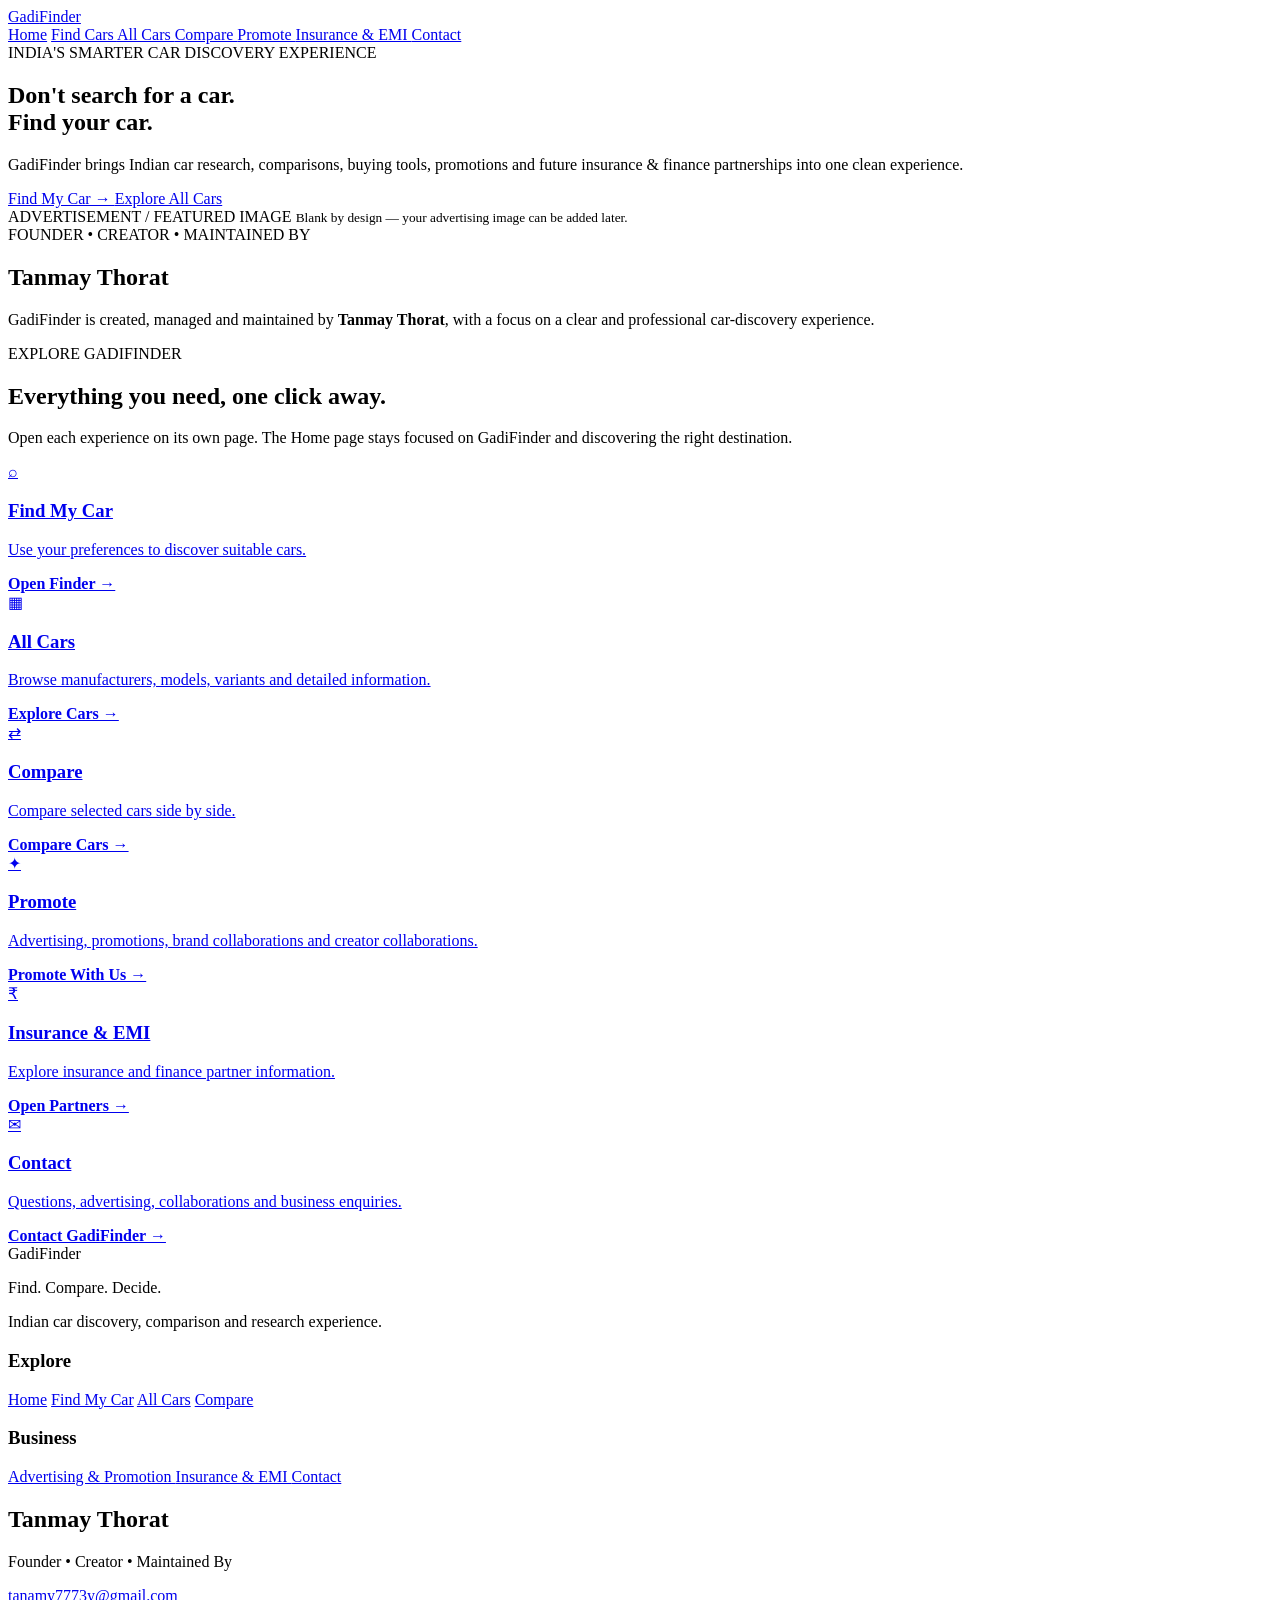
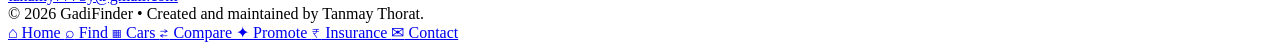
==== commit b0e7e149: "Refactor index.html with updated metadata and structure" ====
--- a/index.html
+++ b/index.html
@@ -1,152 +1,428 @@
 <!DOCTYPE html>
-
 <html lang="en">
 <head>
-  <meta charset="UTF-8">
-  <meta name="viewport" content="width=device-width, initial-scale=1.0">
-
-  <title>Maruti Swift | Gadi Finder</title>
-
-  <style>
-    * {
-      box-sizing: border-box;
-      margin: 0;
-      padding: 0;
-    }
-
-    body {
-      font-family: Arial, sans-serif;
-      background: #f4f7fb;
-      color: #172238;
-      padding: 40px 20px;
-    }
-
-    .car-card {
-      width: 100%;
-      max-width: 420px;
-      margin: 0 auto;
-      background: #ffffff;
-      border-radius: 20px;
-      overflow: hidden;
-      box-shadow: 0 10px 30px rgba(0, 0, 0, 0.10);
-    }
-
-    .car-image {
-      width: 100%;
-      height: 260px;
-      background: #eef2f7;
-      overflow: hidden;
-    }
-
-    .car-image img {
-      width: 100%;
-      height: 100%;
-      display: block;
-      object-fit: contain;
-    }
-
-    .car-info {
-      padding: 22px;
-    }
-
-    .car-brand {
-      font-size: 13px;
-      font-weight: 700;
-      color: #718096;
-      text-transform: uppercase;
-      letter-spacing: 1px;
-      margin-bottom: 6px;
-    }
-
-    .car-name {
-      font-size: 27px;
-      font-weight: 800;
-      margin-bottom: 8px;
-    }
-
-    .car-price {
-      font-size: 18px;
-      font-weight: 700;
-      margin-bottom: 15px;
-    }
-
-    .car-details {
-      display: flex;
-      gap: 8px;
-      flex-wrap: wrap;
-      margin-bottom: 20px;
-    }
-
-    .detail {
-      background: #f1f4f8;
-      padding: 8px 12px;
-      border-radius: 8px;
-      font-size: 13px;
-    }
-
-    .view-button {
-      display: block;
-      width: 100%;
-      padding: 13px;
-      border: none;
-      border-radius: 10px;
-      background: #06101f;
-      color: #ffffff;
-      font-size: 16px;
-      font-weight: 700;
-      cursor: pointer;
-      text-align: center;
-    }
-
-    .view-button:hover {
-      background: #102442;
-    }
-  </style>
-
+    <meta charset="UTF-8">
+
+    <meta name="viewport"
+          content="width=device-width, initial-scale=1.0">
+
+    <meta name="google-site-verification"
+          content="SgqZ9yGE-HvlXzNbv-H4vzFWVXJqt0wzoXyhwAmzaQM">
+
+    <title>GadiFinder — Find Your Car</title>
+
+    <meta name="description"
+          content="GadiFinder is an Indian car discovery, comparison and automotive information platform.">
+
+    <link rel="stylesheet" href="css/style.css">
 </head>
 
 <body>
 
-  <div class="car-card">
-
-```
-<!-- MAIN CAR IMAGE -->
-<div class="car-image">
-  <img
-    src="images/cars/maruti-swift/swift-exterior-right-front-three-quarter-31.avif"
-    alt="Maruti Swift"
-  >
-</div>
-
-<!-- CAR INFORMATION -->
-<div class="car-info">
-
-  <div class="car-brand">
-    Maruti Suzuki
-  </div>
-
-  <div class="car-name">
-    Maruti Swift
-  </div>
-
-  <div class="car-price">
-    ₹6.49 Lakh onwards
-  </div>
-
-  <div class="car-details">
-    <span class="detail">Petrol</span>
-    <span class="detail">Manual</span>
-    <span class="detail">5 Seater</span>
-  </div>
-
-  <button class="view-button">
-    View Car →
-  </button>
-
-</div>
-```
-
-  </div>
+<header class="site-header">
+
+    <a href="index.html" class="logo">
+        Gadi<span>Finder</span>
+    </a>
+
+    <nav class="desktop-menu">
+
+        <a class="active" href="index.html">Home</a>
+
+        <a href="pages/find-cars.html">
+            Find Cars
+        </a>
+
+        <a href="pages/all-cars.html">
+            All Cars
+        </a>
+
+        <a href="pages/compare.html">
+            Compare
+        </a>
+
+        <a href="pages/promote.html">
+            Promote
+        </a>
+
+        <a href="pages/insurance-emi.html">
+            Insurance & EMI
+        </a>
+
+        <a href="pages/contact.html">
+            Contact
+        </a>
+
+    </nav>
+
+</header>
+
+
+<main>
+
+    <!-- HERO -->
+
+    <section class="home-hero">
+
+        <div class="hero-content">
+
+            <div class="eyebrow">
+                INDIA'S SMARTER CAR DISCOVERY EXPERIENCE
+            </div>
+
+            <h1>
+                Don't search for a car.
+                <br>
+                <span>Find your car.</span>
+            </h1>
+
+            <p>
+                GadiFinder brings Indian car research,
+                comparisons, buying tools, promotions and
+                future insurance & finance partnerships
+                into one clean experience.
+            </p>
+
+            <div class="hero-buttons">
+
+                <a class="btn yellow"
+                   href="pages/find-cars.html">
+                    Find My Car →
+                </a>
+
+                <a class="btn white"
+                   href="pages/all-cars.html">
+                    Explore All Cars
+                </a>
+
+            </div>
+
+        </div>
+
+
+        <!-- ADVERTISEMENT -->
+
+        <div class="home-ad-box">
+
+            <div class="ad-placeholder">
+
+                <span>
+                    ADVERTISEMENT / FEATURED IMAGE
+                </span>
+
+                <small>
+                    Blank by design — your advertising image
+                    can be added later.
+                </small>
+
+            </div>
+
+        </div>
+
+    </section>
+
+
+    <!-- CURVED TRANSITION -->
+
+    <div class="home-curve"></div>
+
+
+    <!-- FOUNDER -->
+
+    <section class="founder-section">
+
+        <div class="founder-card">
+
+            <div class="eyebrow">
+                FOUNDER • CREATOR • MAINTAINED BY
+            </div>
+
+            <h2>
+                Tanmay Thorat
+            </h2>
+
+            <p>
+                GadiFinder is created, managed and maintained
+                by <strong>Tanmay Thorat</strong>, with a focus
+                on a clear and professional car-discovery
+                experience.
+            </p>
+
+        </div>
+
+    </section>
+
+
+    <!-- EVERYTHING YOU NEED -->
+
+    <section class="home-tools">
+
+        <div class="section-heading">
+
+            <div class="eyebrow">
+                EXPLORE GADIFINDER
+            </div>
+
+            <h2>
+                Everything you need,
+                one click away.
+            </h2>
+
+            <p>
+                Open each experience on its own page.
+                The Home page stays focused on GadiFinder
+                and discovering the right destination.
+            </p>
+
+        </div>
+
+
+        <div class="tool-grid">
+
+            <a href="pages/find-cars.html"
+               class="tool-card">
+
+                <div class="tool-icon">⌕</div>
+
+                <h3>Find My Car</h3>
+
+                <p>
+                    Use your preferences to discover
+                    suitable cars.
+                </p>
+
+                <strong>
+                    Open Finder →
+                </strong>
+
+            </a>
+
+
+            <a href="pages/all-cars.html"
+               class="tool-card">
+
+                <div class="tool-icon">▦</div>
+
+                <h3>All Cars</h3>
+
+                <p>
+                    Browse manufacturers, models,
+                    variants and detailed information.
+                </p>
+
+                <strong>
+                    Explore Cars →
+                </strong>
+
+            </a>
+
+
+            <a href="pages/compare.html"
+               class="tool-card">
+
+                <div class="tool-icon">⇄</div>
+
+                <h3>Compare</h3>
+
+                <p>
+                    Compare selected cars side by side.
+                </p>
+
+                <strong>
+                    Compare Cars →
+                </strong>
+
+            </a>
+
+
+            <a href="pages/promote.html"
+               class="tool-card">
+
+                <div class="tool-icon">✦</div>
+
+                <h3>Promote</h3>
+
+                <p>
+                    Advertising, promotions,
+                    brand collaborations and
+                    creator collaborations.
+                </p>
+
+                <strong>
+                    Promote With Us →
+                </strong>
+
+            </a>
+
+
+            <a href="pages/insurance-emi.html"
+               class="tool-card">
+
+                <div class="tool-icon">₹</div>
+
+                <h3>Insurance & EMI</h3>
+
+                <p>
+                    Explore insurance and finance
+                    partner information.
+                </p>
+
+                <strong>
+                    Open Partners →
+                </strong>
+
+            </a>
+
+
+            <a href="pages/contact.html"
+               class="tool-card">
+
+                <div class="tool-icon">✉</div>
+
+                <h3>Contact</h3>
+
+                <p>
+                    Questions, advertising,
+                    collaborations and business enquiries.
+                </p>
+
+                <strong>
+                    Contact GadiFinder →
+                </strong>
+
+            </a>
+
+        </div>
+
+    </section>
+
+</main>
+
+
+<footer class="site-footer">
+
+    <div class="footer-grid">
+
+        <div>
+
+            <div class="footer-logo">
+                Gadi<span>Finder</span>
+            </div>
+
+            <p>
+                Find. Compare. Decide.
+            </p>
+
+            <p>
+                Indian car discovery,
+                comparison and research experience.
+            </p>
+
+        </div>
+
+
+        <div>
+
+            <h3>Explore</h3>
+
+            <a href="index.html">Home</a>
+            <a href="pages/find-cars.html">Find My Car</a>
+            <a href="pages/all-cars.html">All Cars</a>
+            <a href="pages/compare.html">Compare</a>
+
+        </div>
+
+
+        <div>
+
+            <h3>Business</h3>
+
+            <a href="pages/promote.html">
+                Advertising & Promotion
+            </a>
+
+            <a href="pages/insurance-emi.html">
+                Insurance & EMI
+            </a>
+
+            <a href="pages/contact.html">
+                Contact
+            </a>
+
+        </div>
+
+
+        <div class="footer-founder">
+
+            <h2>
+                Tanmay Thorat
+            </h2>
+
+            <p>
+                Founder • Creator • Maintained By
+            </p>
+
+            <a href="mailto:tanamy7773y@gmail.com">
+                tanamy7773y@gmail.com
+            </a>
+
+        </div>
+
+    </div>
+
+
+    <div class="footer-bottom">
+
+        © 2026 GadiFinder • Created and maintained by
+        Tanmay Thorat.
+
+    </div>
+
+</footer>
+
+
+<!-- MOBILE MENU -->
+
+<nav class="mobile-menu">
+
+    <a href="index.html">
+        <span>⌂</span>
+        Home
+    </a>
+
+    <a href="pages/find-cars.html">
+        <span>⌕</span>
+        Find
+    </a>
+
+    <a href="pages/all-cars.html">
+        <span>▦</span>
+        Cars
+    </a>
+
+    <a href="pages/compare.html">
+        <span>⇄</span>
+        Compare
+    </a>
+
+    <a href="pages/promote.html">
+        <span>✦</span>
+        Promote
+    </a>
+
+    <a href="pages/insurance-emi.html">
+        <span>₹</span>
+        Insurance
+    </a>
+
+    <a href="pages/contact.html">
+        <span>✉</span>
+        Contact
+    </a>
+
+</nav>
+
+<script src="js/app.js"></script>
 
 </body>
 </html>
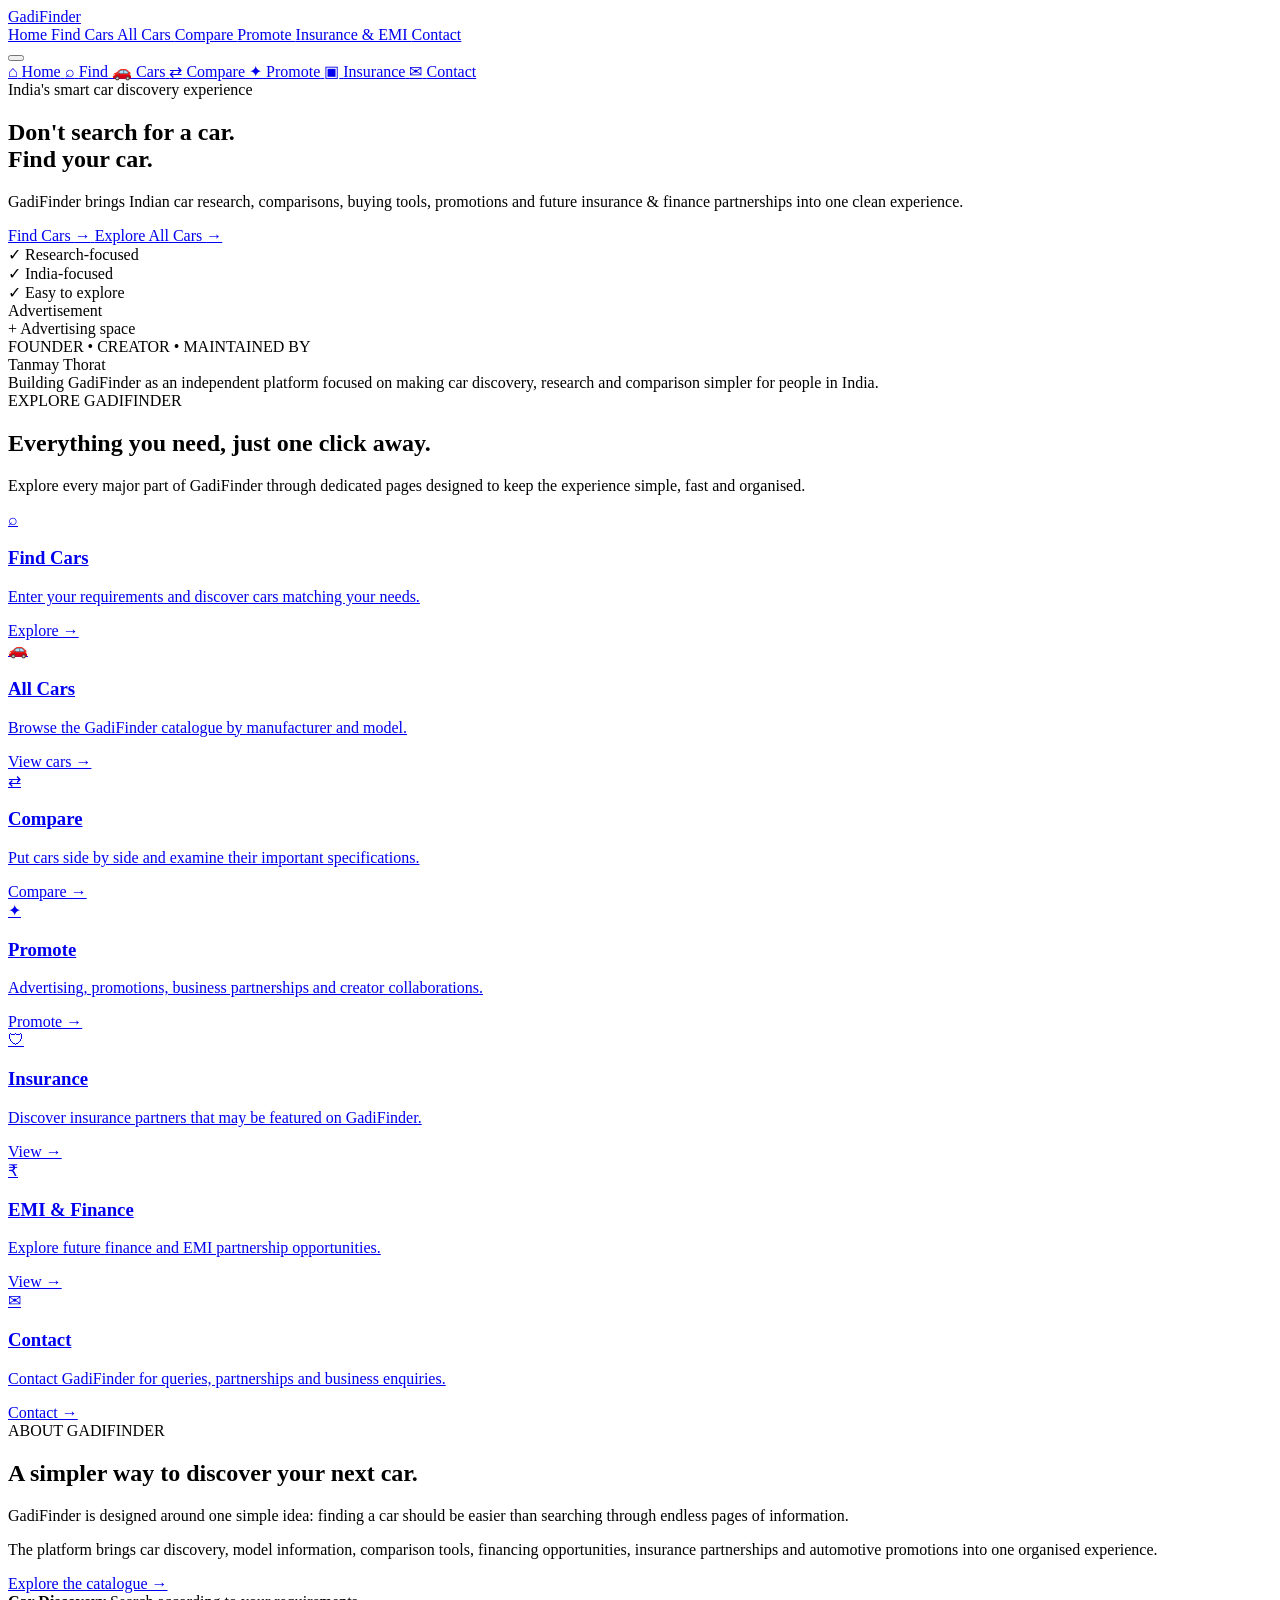
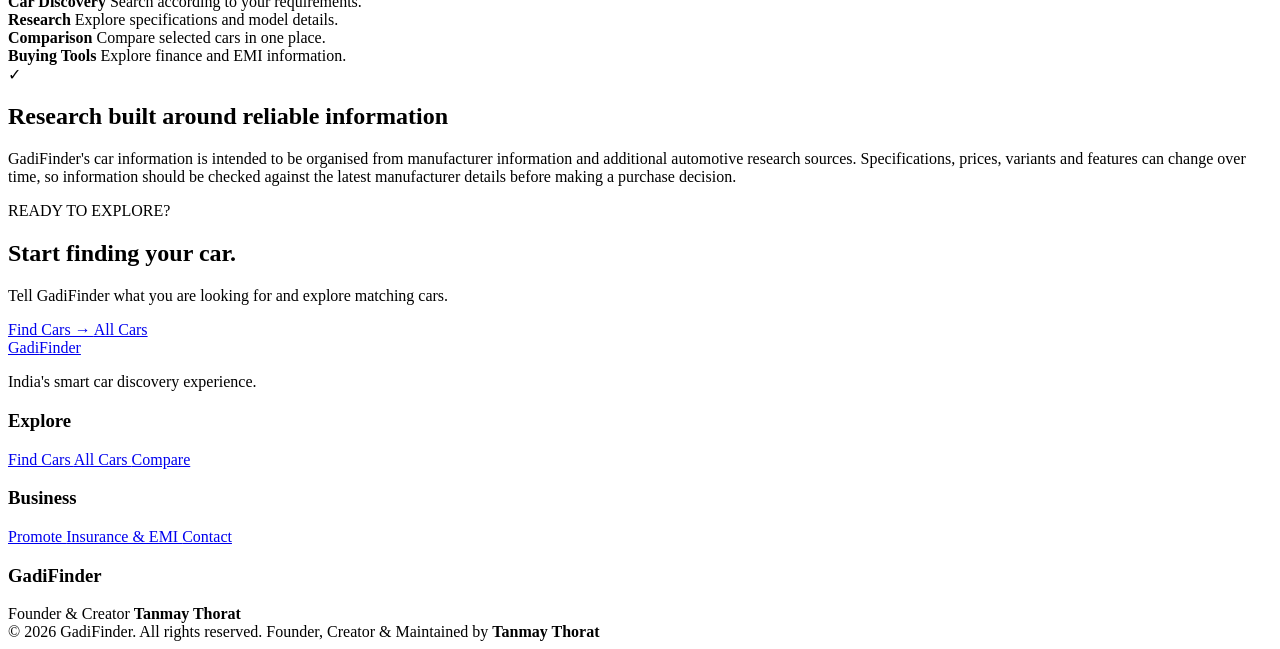
==== commit c1ba079f: "Update index.html" ====
--- a/index.html
+++ b/index.html
@@ -3,426 +3,1030 @@
 <head>
     <meta charset="UTF-8">
 
-    <meta name="viewport"
-          content="width=device-width, initial-scale=1.0">
-
-    <meta name="google-site-verification"
-          content="SgqZ9yGE-HvlXzNbv-H4vzFWVXJqt0wzoXyhwAmzaQM">
-
-    <title>GadiFinder — Find Your Car</title>
-
-    <meta name="description"
-          content="GadiFinder is an Indian car discovery, comparison and automotive information platform.">
-
+    <meta name="viewport" content="width=device-width, initial-scale=1.0">
+
+    <meta
+        name="google-site-verification"
+        content="SgqZ9yGE-HvlXzNbv-H4vzFWVXJqt0wzoXyhwAmzaQM"
+    >
+
+    <meta
+        name="description"
+        content="GadiFinder - India's smart car discovery experience. Explore cars, compare models, find cars according to your needs and discover automotive services."
+    >
+
+    <meta
+        name="keywords"
+        content="cars in India, new cars, car finder, car comparison, GadiFinder, Indian cars"
+    >
+
+    <meta name="author" content="Tanmay Thorat">
+
+    <title>GadiFinder | India's Smart Car Discovery Experience</title>
+
+    <!-- MAIN WEBSITE DESIGN -->
     <link rel="stylesheet" href="css/style.css">
+
+    <!-- COMMON WEBSITE LAYOUT -->
+    <script src="js/layout.js" defer></script>
+
+    <!-- HOME PAGE JAVASCRIPT -->
+    <script src="js/home.js" defer></script>
 </head>
 
 <body>
 
-<header class="site-header">
-
-    <a href="index.html" class="logo">
-        Gadi<span>Finder</span>
-    </a>
-
-    <nav class="desktop-menu">
-
-        <a class="active" href="index.html">Home</a>
-
-        <a href="pages/find-cars.html">
-            Find Cars
+    <!-- =========================================================
+         GADIFINDER WEBSITE
+         HOME PAGE
+
+         IMPORTANT:
+         This page only controls the HOME PAGE.
+
+         Change home-page content here.
+         Do NOT edit other HTML files for home-page changes.
+         ========================================================= -->
+
+
+    <!-- =========================================================
+         TOP NAVIGATION
+         Desktop / Laptop / Tablet
+         ========================================================= -->
+
+    <header id="site-header">
+
+        <div class="header-inner">
+
+            <!-- LOGO -->
+            <a href="index.html" class="brand-logo">
+                <span class="brand-main">Gadi</span><span class="brand-highlight">Finder</span>
+            </a>
+
+
+            <!-- DESKTOP NAVIGATION -->
+            <nav class="desktop-navigation" aria-label="Main navigation">
+
+                <a href="index.html" class="nav-link active">
+                    Home
+                </a>
+
+                <a href="find-cars.html" class="nav-link">
+                    Find Cars
+                </a>
+
+                <a href="all-cars.html" class="nav-link">
+                    All Cars
+                </a>
+
+                <a href="compare.html" class="nav-link">
+                    Compare
+                </a>
+
+                <a href="promote.html" class="nav-link">
+                    Promote
+                </a>
+
+                <a href="insurance-emi.html" class="nav-link">
+                    Insurance &amp; EMI
+                </a>
+
+                <a href="contact.html" class="nav-link">
+                    Contact
+                </a>
+
+            </nav>
+
+
+            <!-- MOBILE MENU BUTTON -->
+            <button
+                type="button"
+                class="mobile-menu-toggle"
+                id="mobileMenuToggle"
+                aria-label="Open menu"
+                aria-expanded="false"
+            >
+                <span></span>
+                <span></span>
+                <span></span>
+            </button>
+
+        </div>
+
+    </header>
+
+
+    <!-- =========================================================
+         MOBILE NAVIGATION
+         This is controlled by layout.js / style.css
+         ========================================================= -->
+
+    <nav
+        id="mobile-navigation"
+        class="mobile-navigation"
+        aria-label="Mobile navigation"
+    >
+
+        <a href="index.html" class="mobile-nav-item active">
+
+            <span class="mobile-nav-icon">⌂</span>
+
+            <span>Home</span>
+
         </a>
 
-        <a href="pages/all-cars.html">
-            All Cars
+
+        <a href="find-cars.html" class="mobile-nav-item">
+
+            <span class="mobile-nav-icon">⌕</span>
+
+            <span>Find</span>
+
         </a>
 
-        <a href="pages/compare.html">
-            Compare
+
+        <a href="all-cars.html" class="mobile-nav-item">
+
+            <span class="mobile-nav-icon">🚗</span>
+
+            <span>Cars</span>
+
         </a>
 
-        <a href="pages/promote.html">
-            Promote
+
+        <a href="compare.html" class="mobile-nav-item">
+
+            <span class="mobile-nav-icon">⇄</span>
+
+            <span>Compare</span>
+
         </a>
 
-        <a href="pages/insurance-emi.html">
-            Insurance & EMI
+
+        <a href="promote.html" class="mobile-nav-item">
+
+            <span class="mobile-nav-icon">✦</span>
+
+            <span>Promote</span>
+
         </a>
 
-        <a href="pages/contact.html">
-            Contact
+
+        <a href="insurance-emi.html" class="mobile-nav-item">
+
+            <span class="mobile-nav-icon">▣</span>
+
+            <span>Insurance</span>
+
         </a>
 
+
+        <a href="contact.html" class="mobile-nav-item">
+
+            <span class="mobile-nav-icon">✉</span>
+
+            <span>Contact</span>
+
+        </a>
+
     </nav>
 
-</header>
-
-
-<main>
-
-    <!-- HERO -->
-
-    <section class="home-hero">
-
-        <div class="hero-content">
-
-            <div class="eyebrow">
-                INDIA'S SMARTER CAR DISCOVERY EXPERIENCE
+
+
+    <!-- =========================================================
+         MAIN HOME PAGE
+         ========================================================= -->
+
+    <main id="home-page">
+
+
+        <!-- =====================================================
+             HERO SECTION
+             ===================================================== -->
+
+        <section class="home-hero">
+
+            <div class="hero-container">
+
+
+                <!-- LEFT SIDE -->
+                <div class="hero-content">
+
+                    <div class="hero-eyebrow">
+
+                        <span class="eyebrow-dot"></span>
+
+                        India's smart car discovery experience
+
+                    </div>
+
+
+                    <h1 class="hero-title">
+
+                        Don't search for a car.
+                        <br>
+
+                        <span>Find your car.</span>
+
+                    </h1>
+
+
+                    <p class="hero-description">
+
+                        GadiFinder brings Indian car research, comparisons,
+                        buying tools, promotions and future insurance &amp;
+                        finance partnerships into one clean experience.
+
+                    </p>
+
+
+                    <!-- HERO BUTTONS -->
+
+                    <div class="hero-actions">
+
+                        <a
+                            href="find-cars.html"
+                            class="primary-button"
+                        >
+                            Find Cars
+                            <span>→</span>
+                        </a>
+
+
+                        <a
+                            href="all-cars.html"
+                            class="secondary-button"
+                        >
+                            Explore All Cars
+                            <span>→</span>
+                        </a>
+
+                    </div>
+
+
+                    <!-- SMALL TRUST INFORMATION -->
+
+                    <div class="hero-trust-row">
+
+                        <div class="trust-item">
+
+                            <span class="trust-icon">✓</span>
+
+                            <span>
+                                Research-focused
+                            </span>
+
+                        </div>
+
+
+                        <div class="trust-item">
+
+                            <span class="trust-icon">✓</span>
+
+                            <span>
+                                India-focused
+                            </span>
+
+                        </div>
+
+
+                        <div class="trust-item">
+
+                            <span class="trust-icon">✓</span>
+
+                            <span>
+                                Easy to explore
+                            </span>
+
+                        </div>
+
+                    </div>
+
+                </div>
+
+
+
+                <!-- =================================================
+                     ADVERTISEMENT BOX
+                     KEEP BLANK FOR NOW
+                     ================================================= -->
+
+                <div class="hero-ad-column">
+
+                    <div class="advertisement-box">
+
+                        <div class="advertisement-label">
+                            Advertisement
+                        </div>
+
+
+                        <!--
+                        =================================================
+                        AD IMAGE SPACE
+
+                        KEEP THIS EMPTY FOR NOW.
+
+                        Later you can place an advertisement image here.
+
+                        Example:
+
+                        <img
+                            src="images/advertising/ad-1.jpg"
+                            alt="Advertisement"
+                        >
+
+                        =================================================
+                        -->
+
+                        <div class="advertisement-empty">
+
+                            <span class="ad-plus">+</span>
+
+                            <span>
+                                Advertising space
+                            </span>
+
+                        </div>
+
+                    </div>
+
+                </div>
+
             </div>
 
-            <h1>
-                Don't search for a car.
-                <br>
-                <span>Find your car.</span>
-            </h1>
-
-            <p>
-                GadiFinder brings Indian car research,
-                comparisons, buying tools, promotions and
-                future insurance & finance partnerships
-                into one clean experience.
-            </p>
-
-            <div class="hero-buttons">
-
-                <a class="btn yellow"
-                   href="pages/find-cars.html">
-                    Find My Car →
-                </a>
-
-                <a class="btn white"
-                   href="pages/all-cars.html">
-                    Explore All Cars
-                </a>
+        </section>
+
+
+
+        <!-- =====================================================
+             FOUNDER / CREATOR SECTION
+             ===================================================== -->
+
+        <section class="founder-section">
+
+            <div class="founder-container">
+
+
+                <div class="founder-card">
+
+                    <div class="founder-label">
+                        FOUNDER • CREATOR • MAINTAINED BY
+                    </div>
+
+
+                    <div class="founder-name">
+                        Tanmay Thorat
+                    </div>
+
+
+                    <div class="founder-description">
+
+                        Building GadiFinder as an independent platform
+                        focused on making car discovery, research and
+                        comparison simpler for people in India.
+
+                    </div>
+
+                </div>
 
             </div>
 
+        </section>
+
+
+
+        <!-- =====================================================
+             CURVED / SEMI-CIRCLE TRANSITION
+             ===================================================== -->
+
+        <section class="hero-curve-transition">
+
+            <div class="curve-circle"></div>
+
+        </section>
+
+
+
+        <!-- =====================================================
+             EVERYTHING YOU NEED
+             ===================================================== -->
+
+        <section class="features-section">
+
+            <div class="section-container">
+
+
+                <div class="section-heading">
+
+                    <div class="section-kicker">
+                        EXPLORE GADIFINDER
+                    </div>
+
+
+                    <h2>
+                        Everything you need,
+                        <span>just one click away.</span>
+                    </h2>
+
+
+                    <p>
+                        Explore every major part of GadiFinder through
+                        dedicated pages designed to keep the experience
+                        simple, fast and organised.
+                    </p>
+
+                </div>
+
+
+
+                <!-- =================================================
+                     FEATURE CARDS
+                     ================================================= -->
+
+                <div class="feature-grid">
+
+
+                    <!-- FIND CARS -->
+
+                    <a
+                        href="find-cars.html"
+                        class="feature-card"
+                    >
+
+                        <div class="feature-icon">
+                            ⌕
+                        </div>
+
+
+                        <div class="feature-card-content">
+
+                            <h3>
+                                Find Cars
+                            </h3>
+
+                            <p>
+                                Enter your requirements and discover
+                                cars matching your needs.
+                            </p>
+
+                            <span class="feature-arrow">
+                                Explore →
+                            </span>
+
+                        </div>
+
+                    </a>
+
+
+
+                    <!-- ALL CARS -->
+
+                    <a
+                        href="all-cars.html"
+                        class="feature-card"
+                    >
+
+                        <div class="feature-icon">
+                            🚗
+                        </div>
+
+
+                        <div class="feature-card-content">
+
+                            <h3>
+                                All Cars
+                            </h3>
+
+                            <p>
+                                Browse the GadiFinder catalogue by
+                                manufacturer and model.
+                            </p>
+
+                            <span class="feature-arrow">
+                                View cars →
+                            </span>
+
+                        </div>
+
+                    </a>
+
+
+
+                    <!-- COMPARE -->
+
+                    <a
+                        href="compare.html"
+                        class="feature-card"
+                    >
+
+                        <div class="feature-icon">
+                            ⇄
+                        </div>
+
+
+                        <div class="feature-card-content">
+
+                            <h3>
+                                Compare
+                            </h3>
+
+                            <p>
+                                Put cars side by side and examine
+                                their important specifications.
+                            </p>
+
+                            <span class="feature-arrow">
+                                Compare →
+                            </span>
+
+                        </div>
+
+                    </a>
+
+
+
+                    <!-- PROMOTE -->
+
+                    <a
+                        href="promote.html"
+                        class="feature-card"
+                    >
+
+                        <div class="feature-icon">
+                            ✦
+                        </div>
+
+
+                        <div class="feature-card-content">
+
+                            <h3>
+                                Promote
+                            </h3>
+
+                            <p>
+                                Advertising, promotions, business
+                                partnerships and creator collaborations.
+                            </p>
+
+                            <span class="feature-arrow">
+                                Promote →
+                            </span>
+
+                        </div>
+
+                    </a>
+
+
+
+                    <!-- INSURANCE -->
+
+                    <a
+                        href="insurance-emi.html"
+                        class="feature-card"
+                    >
+
+                        <div class="feature-icon">
+                            🛡
+                        </div>
+
+
+                        <div class="feature-card-content">
+
+                            <h3>
+                                Insurance
+                            </h3>
+
+                            <p>
+                                Discover insurance partners that may
+                                be featured on GadiFinder.
+                            </p>
+
+                            <span class="feature-arrow">
+                                View →
+                            </span>
+
+                        </div>
+
+                    </a>
+
+
+
+                    <!-- EMI / FINANCE -->
+
+                    <a
+                        href="insurance-emi.html#finance"
+                        class="feature-card"
+                    >
+
+                        <div class="feature-icon">
+                            ₹
+                        </div>
+
+
+                        <div class="feature-card-content">
+
+                            <h3>
+                                EMI &amp; Finance
+                            </h3>
+
+                            <p>
+                                Explore future finance and EMI
+                                partnership opportunities.
+                            </p>
+
+                            <span class="feature-arrow">
+                                View →
+                            </span>
+
+                        </div>
+
+                    </a>
+
+
+
+                    <!-- CONTACT -->
+
+                    <a
+                        href="contact.html"
+                        class="feature-card"
+                    >
+
+                        <div class="feature-icon">
+                            ✉
+                        </div>
+
+
+                        <div class="feature-card-content">
+
+                            <h3>
+                                Contact
+                            </h3>
+
+                            <p>
+                                Contact GadiFinder for queries,
+                                partnerships and business enquiries.
+                            </p>
+
+                            <span class="feature-arrow">
+                                Contact →
+                            </span>
+
+                        </div>
+
+                    </a>
+
+                </div>
+
+            </div>
+
+        </section>
+
+
+
+        <!-- =====================================================
+             WHAT GADIFINDER IS
+             ===================================================== -->
+
+        <section class="about-home-section">
+
+            <div class="section-container">
+
+                <div class="about-home-grid">
+
+
+                    <div class="about-home-content">
+
+                        <div class="section-kicker">
+                            ABOUT GADIFINDER
+                        </div>
+
+
+                        <h2>
+                            A simpler way to
+                            <span>discover your next car.</span>
+                        </h2>
+
+
+                        <p>
+                            GadiFinder is designed around one simple idea:
+                            finding a car should be easier than searching
+                            through endless pages of information.
+                        </p>
+
+
+                        <p>
+                            The platform brings car discovery, model
+                            information, comparison tools, financing
+                            opportunities, insurance partnerships and
+                            automotive promotions into one organised
+                            experience.
+                        </p>
+
+
+                        <a
+                            href="all-cars.html"
+                            class="text-button"
+                        >
+                            Explore the catalogue →
+                        </a>
+
+                    </div>
+
+
+
+                    <div class="about-home-panel">
+
+                        <div class="about-panel-item">
+
+                            <strong>
+                                Car Discovery
+                            </strong>
+
+                            <span>
+                                Search according to your requirements.
+                            </span>
+
+                        </div>
+
+
+                        <div class="about-panel-item">
+
+                            <strong>
+                                Research
+                            </strong>
+
+                            <span>
+                                Explore specifications and model details.
+                            </span>
+
+                        </div>
+
+
+                        <div class="about-panel-item">
+
+                            <strong>
+                                Comparison
+                            </strong>
+
+                            <span>
+                                Compare selected cars in one place.
+                            </span>
+
+                        </div>
+
+
+                        <div class="about-panel-item">
+
+                            <strong>
+                                Buying Tools
+                            </strong>
+
+                            <span>
+                                Explore finance and EMI information.
+                            </span>
+
+                        </div>
+
+                    </div>
+
+                </div>
+
+            </div>
+
+        </section>
+
+
+
+        <!-- =====================================================
+             OFFICIAL-SOURCE / RESEARCH MESSAGE
+             ===================================================== -->
+
+        <section class="research-section">
+
+            <div class="section-container">
+
+                <div class="research-card">
+
+                    <div class="research-icon">
+                        ✓
+                    </div>
+
+
+                    <div class="research-content">
+
+                        <h2>
+                            Research built around reliable information
+                        </h2>
+
+
+                        <p>
+                            GadiFinder's car information is intended to be
+                            organised from manufacturer information and
+                            additional automotive research sources.
+                            Specifications, prices, variants and features
+                            can change over time, so information should be
+                            checked against the latest manufacturer details
+                            before making a purchase decision.
+                        </p>
+
+                    </div>
+
+                </div>
+
+            </div>
+
+        </section>
+
+
+
+        <!-- =====================================================
+             FINAL CALL TO ACTION
+             ===================================================== -->
+
+        <section class="home-final-cta">
+
+            <div class="section-container">
+
+                <div class="final-cta-card">
+
+                    <div>
+
+                        <div class="section-kicker">
+                            READY TO EXPLORE?
+                        </div>
+
+
+                        <h2>
+                            Start finding your car.
+                        </h2>
+
+
+                        <p>
+                            Tell GadiFinder what you are looking for
+                            and explore matching cars.
+                        </p>
+
+                    </div>
+
+
+                    <div class="final-cta-actions">
+
+                        <a
+                            href="find-cars.html"
+                            class="primary-button"
+                        >
+                            Find Cars →
+                        </a>
+
+
+                        <a
+                            href="all-cars.html"
+                            class="secondary-button"
+                        >
+                            All Cars
+                        </a>
+
+                    </div>
+
+                </div>
+
+            </div>
+
+        </section>
+
+    </main>
+
+
+
+    <!-- =========================================================
+         FOOTER
+         Shared footer can also be controlled through layout.js
+         ========================================================= -->
+
+    <footer id="site-footer">
+
+        <div class="footer-container">
+
+
+            <div class="footer-brand">
+
+                <a
+                    href="index.html"
+                    class="brand-logo footer-logo"
+                >
+                    <span class="brand-main">Gadi</span><span class="brand-highlight">Finder</span>
+                </a>
+
+
+                <p>
+                    India's smart car discovery experience.
+                </p>
+
+            </div>
+
+
+
+            <div class="footer-links-column">
+
+                <h3>
+                    Explore
+                </h3>
+
+                <a href="find-cars.html">
+                    Find Cars
+                </a>
+
+                <a href="all-cars.html">
+                    All Cars
+                </a>
+
+                <a href="compare.html">
+                    Compare
+                </a>
+
+            </div>
+
+
+
+            <div class="footer-links-column">
+
+                <h3>
+                    Business
+                </h3>
+
+                <a href="promote.html">
+                    Promote
+                </a>
+
+                <a href="insurance-emi.html">
+                    Insurance &amp; EMI
+                </a>
+
+                <a href="contact.html">
+                    Contact
+                </a>
+
+            </div>
+
+
+
+            <div class="footer-links-column">
+
+                <h3>
+                    GadiFinder
+                </h3>
+
+                <span>
+                    Founder &amp; Creator
+                </span>
+
+                <strong>
+                    Tanmay Thorat
+                </strong>
+
+            </div>
+
         </div>
 
 
-        <!-- ADVERTISEMENT -->
-
-        <div class="home-ad-box">
-
-            <div class="ad-placeholder">
-
-                <span>
-                    ADVERTISEMENT / FEATURED IMAGE
-                </span>
-
-                <small>
-                    Blank by design — your advertising image
-                    can be added later.
-                </small>
-
-            </div>
+        <div class="footer-bottom">
+
+            <span>
+                © <span id="currentYear"></span> GadiFinder.
+                All rights reserved.
+            </span>
+
+
+            <span>
+                Founder, Creator &amp; Maintained by
+                <strong>Tanmay Thorat</strong>
+            </span>
 
         </div>
 
-    </section>
-
-
-    <!-- CURVED TRANSITION -->
-
-    <div class="home-curve"></div>
-
-
-    <!-- FOUNDER -->
-
-    <section class="founder-section">
-
-        <div class="founder-card">
-
-            <div class="eyebrow">
-                FOUNDER • CREATOR • MAINTAINED BY
-            </div>
-
-            <h2>
-                Tanmay Thorat
-            </h2>
-
-            <p>
-                GadiFinder is created, managed and maintained
-                by <strong>Tanmay Thorat</strong>, with a focus
-                on a clear and professional car-discovery
-                experience.
-            </p>
-
-        </div>
-
-    </section>
-
-
-    <!-- EVERYTHING YOU NEED -->
-
-    <section class="home-tools">
-
-        <div class="section-heading">
-
-            <div class="eyebrow">
-                EXPLORE GADIFINDER
-            </div>
-
-            <h2>
-                Everything you need,
-                one click away.
-            </h2>
-
-            <p>
-                Open each experience on its own page.
-                The Home page stays focused on GadiFinder
-                and discovering the right destination.
-            </p>
-
-        </div>
-
-
-        <div class="tool-grid">
-
-            <a href="pages/find-cars.html"
-               class="tool-card">
-
-                <div class="tool-icon">⌕</div>
-
-                <h3>Find My Car</h3>
-
-                <p>
-                    Use your preferences to discover
-                    suitable cars.
-                </p>
-
-                <strong>
-                    Open Finder →
-                </strong>
-
-            </a>
-
-
-            <a href="pages/all-cars.html"
-               class="tool-card">
-
-                <div class="tool-icon">▦</div>
-
-                <h3>All Cars</h3>
-
-                <p>
-                    Browse manufacturers, models,
-                    variants and detailed information.
-                </p>
-
-                <strong>
-                    Explore Cars →
-                </strong>
-
-            </a>
-
-
-            <a href="pages/compare.html"
-               class="tool-card">
-
-                <div class="tool-icon">⇄</div>
-
-                <h3>Compare</h3>
-
-                <p>
-                    Compare selected cars side by side.
-                </p>
-
-                <strong>
-                    Compare Cars →
-                </strong>
-
-            </a>
-
-
-            <a href="pages/promote.html"
-               class="tool-card">
-
-                <div class="tool-icon">✦</div>
-
-                <h3>Promote</h3>
-
-                <p>
-                    Advertising, promotions,
-                    brand collaborations and
-                    creator collaborations.
-                </p>
-
-                <strong>
-                    Promote With Us →
-                </strong>
-
-            </a>
-
-
-            <a href="pages/insurance-emi.html"
-               class="tool-card">
-
-                <div class="tool-icon">₹</div>
-
-                <h3>Insurance & EMI</h3>
-
-                <p>
-                    Explore insurance and finance
-                    partner information.
-                </p>
-
-                <strong>
-                    Open Partners →
-                </strong>
-
-            </a>
-
-
-            <a href="pages/contact.html"
-               class="tool-card">
-
-                <div class="tool-icon">✉</div>
-
-                <h3>Contact</h3>
-
-                <p>
-                    Questions, advertising,
-                    collaborations and business enquiries.
-                </p>
-
-                <strong>
-                    Contact GadiFinder →
-                </strong>
-
-            </a>
-
-        </div>
-
-    </section>
-
-</main>
-
-
-<footer class="site-footer">
-
-    <div class="footer-grid">
-
-        <div>
-
-            <div class="footer-logo">
-                Gadi<span>Finder</span>
-            </div>
-
-            <p>
-                Find. Compare. Decide.
-            </p>
-
-            <p>
-                Indian car discovery,
-                comparison and research experience.
-            </p>
-
-        </div>
-
-
-        <div>
-
-            <h3>Explore</h3>
-
-            <a href="index.html">Home</a>
-            <a href="pages/find-cars.html">Find My Car</a>
-            <a href="pages/all-cars.html">All Cars</a>
-            <a href="pages/compare.html">Compare</a>
-
-        </div>
-
-
-        <div>
-
-            <h3>Business</h3>
-
-            <a href="pages/promote.html">
-                Advertising & Promotion
-            </a>
-
-            <a href="pages/insurance-emi.html">
-                Insurance & EMI
-            </a>
-
-            <a href="pages/contact.html">
-                Contact
-            </a>
-
-        </div>
-
-
-        <div class="footer-founder">
-
-            <h2>
-                Tanmay Thorat
-            </h2>
-
-            <p>
-                Founder • Creator • Maintained By
-            </p>
-
-            <a href="mailto:tanamy7773y@gmail.com">
-                tanamy7773y@gmail.com
-            </a>
-
-        </div>
-
-    </div>
-
-
-    <div class="footer-bottom">
-
-        © 2026 GadiFinder • Created and maintained by
-        Tanmay Thorat.
-
-    </div>
-
-</footer>
-
-
-<!-- MOBILE MENU -->
-
-<nav class="mobile-menu">
-
-    <a href="index.html">
-        <span>⌂</span>
-        Home
-    </a>
-
-    <a href="pages/find-cars.html">
-        <span>⌕</span>
-        Find
-    </a>
-
-    <a href="pages/all-cars.html">
-        <span>▦</span>
-        Cars
-    </a>
-
-    <a href="pages/compare.html">
-        <span>⇄</span>
-        Compare
-    </a>
-
-    <a href="pages/promote.html">
-        <span>✦</span>
-        Promote
-    </a>
-
-    <a href="pages/insurance-emi.html">
-        <span>₹</span>
-        Insurance
-    </a>
-
-    <a href="pages/contact.html">
-        <span>✉</span>
-        Contact
-    </a>
-
-</nav>
-
-<script src="js/app.js"></script>
+    </footer>
+
+
+
+    <!-- =========================================================
+         HOME PAGE FALLBACK JAVASCRIPT
+         ========================================================= -->
+
+    <script>
+
+        document.addEventListener("DOMContentLoaded", function () {
+
+            const yearElement =
+                document.getElementById("currentYear");
+
+            if (yearElement) {
+                yearElement.textContent =
+                    new Date().getFullYear();
+            }
+
+        });
+
+    </script>
+
 
 </body>
 </html>
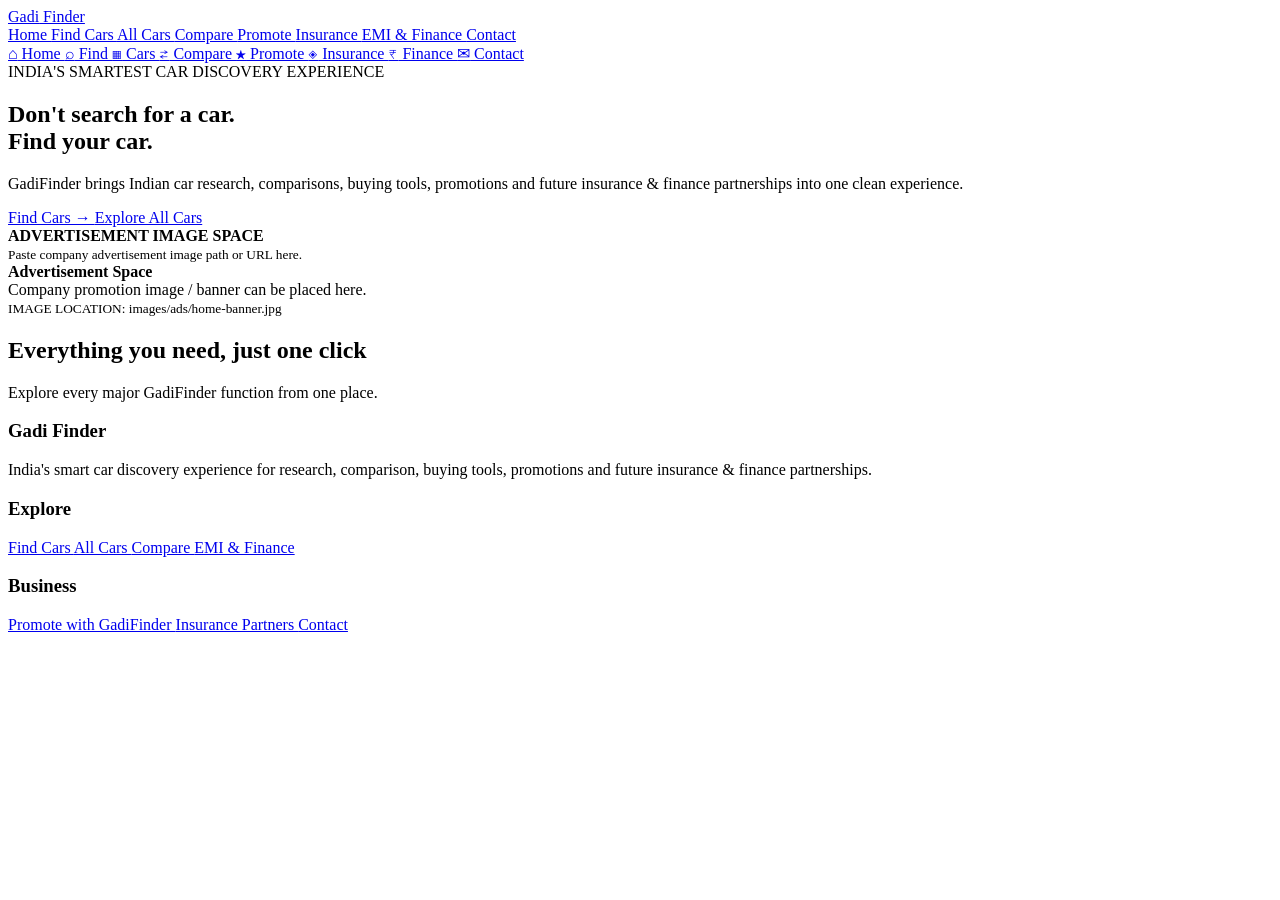
==== commit 0ed616d0: "Add initial index.html for Gadi Finder website" ====
--- a/index.html
+++ b/index.html
@@ -2,351 +2,221 @@
 <html lang="en">
 <head>
     <meta charset="UTF-8">
-
     <meta name="viewport" content="width=device-width, initial-scale=1.0">
 
-    <meta
-        name="google-site-verification"
-        content="SgqZ9yGE-HvlXzNbv-H4vzFWVXJqt0wzoXyhwAmzaQM"
-    >
+    <title>Gadi Finder | India's Smartest Car Discovery Experience</title>
 
     <meta
         name="description"
-        content="GadiFinder - India's smart car discovery experience. Explore cars, compare models, find cars according to your needs and discover automotive services."
+        content="GadiFinder brings Indian car research, comparisons, buying tools, promotions and future insurance & finance partnerships into one clean experience."
     >
 
-    <meta
-        name="keywords"
-        content="cars in India, new cars, car finder, car comparison, GadiFinder, Indian cars"
-    >
-
-    <meta name="author" content="Tanmay Thorat">
-
-    <title>GadiFinder | India's Smart Car Discovery Experience</title>
-
-    <!-- MAIN WEBSITE DESIGN -->
     <link rel="stylesheet" href="css/style.css">
-
-    <!-- COMMON WEBSITE LAYOUT -->
-    <script src="js/layout.js" defer></script>
-
-    <!-- HOME PAGE JAVASCRIPT -->
-    <script src="js/home.js" defer></script>
 </head>
 
-<body>
-
-    <!-- =========================================================
-         GADIFINDER WEBSITE
+<body data-page="home">
+
+    <!-- =====================================================
+         HEADER
+         ===================================================== -->
+
+    <header class="site-header">
+
+        <div class="container navbar">
+
+            <!-- LOGO -->
+            <a href="index.html" class="logo">
+                <span>Gadi</span> Finder
+            </a>
+
+
+            <!-- DESKTOP / TABLET MENU -->
+            <nav class="desktop-nav">
+
+                <a href="index.html">
+                    Home
+                </a>
+
+                <a href="find-cars.html">
+                    Find Cars
+                </a>
+
+                <a href="all-cars.html">
+                    All Cars
+                </a>
+
+                <a href="compare.html">
+                    Compare
+                </a>
+
+                <a href="promote.html">
+                    Promote
+                </a>
+
+                <a href="insurance.html">
+                    Insurance
+                </a>
+
+                <a href="finance.html">
+                    EMI &amp; Finance
+                </a>
+
+                <a href="contact.html">
+                    Contact
+                </a>
+
+            </nav>
+
+        </div>
+
+    </header>
+
+
+    <!-- =====================================================
+         MOBILE BOTTOM MENU
+         ===================================================== -->
+
+    <nav class="mobile-nav">
+
+        <a href="index.html">
+            <span class="icon">⌂</span>
+            Home
+        </a>
+
+        <a href="find-cars.html">
+            <span class="icon">⌕</span>
+            Find
+        </a>
+
+        <a href="all-cars.html">
+            <span class="icon">▦</span>
+            Cars
+        </a>
+
+        <a href="compare.html">
+            <span class="icon">⇄</span>
+            Compare
+        </a>
+
+        <a href="promote.html">
+            <span class="icon">★</span>
+            Promote
+        </a>
+
+        <a href="insurance.html">
+            <span class="icon">◈</span>
+            Insurance
+        </a>
+
+        <a href="finance.html">
+            <span class="icon">₹</span>
+            Finance
+        </a>
+
+        <a href="contact.html">
+            <span class="icon">✉</span>
+            Contact
+        </a>
+
+    </nav>
+
+
+    <!-- =====================================================
          HOME PAGE
-
-         IMPORTANT:
-         This page only controls the HOME PAGE.
-
-         Change home-page content here.
-         Do NOT edit other HTML files for home-page changes.
-         ========================================================= -->
-
-
-    <!-- =========================================================
-         TOP NAVIGATION
-         Desktop / Laptop / Tablet
-         ========================================================= -->
-
-    <header id="site-header">
-
-        <div class="header-inner">
-
-            <!-- LOGO -->
-            <a href="index.html" class="brand-logo">
-                <span class="brand-main">Gadi</span><span class="brand-highlight">Finder</span>
-            </a>
-
-
-            <!-- DESKTOP NAVIGATION -->
-            <nav class="desktop-navigation" aria-label="Main navigation">
-
-                <a href="index.html" class="nav-link active">
-                    Home
-                </a>
-
-                <a href="find-cars.html" class="nav-link">
-                    Find Cars
-                </a>
-
-                <a href="all-cars.html" class="nav-link">
-                    All Cars
-                </a>
-
-                <a href="compare.html" class="nav-link">
-                    Compare
-                </a>
-
-                <a href="promote.html" class="nav-link">
-                    Promote
-                </a>
-
-                <a href="insurance-emi.html" class="nav-link">
-                    Insurance &amp; EMI
-                </a>
-
-                <a href="contact.html" class="nav-link">
-                    Contact
-                </a>
-
-            </nav>
-
-
-            <!-- MOBILE MENU BUTTON -->
-            <button
-                type="button"
-                class="mobile-menu-toggle"
-                id="mobileMenuToggle"
-                aria-label="Open menu"
-                aria-expanded="false"
-            >
-                <span></span>
-                <span></span>
-                <span></span>
-            </button>
-
-        </div>
-
-    </header>
-
-
-    <!-- =========================================================
-         MOBILE NAVIGATION
-         This is controlled by layout.js / style.css
-         ========================================================= -->
-
-    <nav
-        id="mobile-navigation"
-        class="mobile-navigation"
-        aria-label="Mobile navigation"
-    >
-
-        <a href="index.html" class="mobile-nav-item active">
-
-            <span class="mobile-nav-icon">⌂</span>
-
-            <span>Home</span>
-
-        </a>
-
-
-        <a href="find-cars.html" class="mobile-nav-item">
-
-            <span class="mobile-nav-icon">⌕</span>
-
-            <span>Find</span>
-
-        </a>
-
-
-        <a href="all-cars.html" class="mobile-nav-item">
-
-            <span class="mobile-nav-icon">🚗</span>
-
-            <span>Cars</span>
-
-        </a>
-
-
-        <a href="compare.html" class="mobile-nav-item">
-
-            <span class="mobile-nav-icon">⇄</span>
-
-            <span>Compare</span>
-
-        </a>
-
-
-        <a href="promote.html" class="mobile-nav-item">
-
-            <span class="mobile-nav-icon">✦</span>
-
-            <span>Promote</span>
-
-        </a>
-
-
-        <a href="insurance-emi.html" class="mobile-nav-item">
-
-            <span class="mobile-nav-icon">▣</span>
-
-            <span>Insurance</span>
-
-        </a>
-
-
-        <a href="contact.html" class="mobile-nav-item">
-
-            <span class="mobile-nav-icon">✉</span>
-
-            <span>Contact</span>
-
-        </a>
-
-    </nav>
-
-
-
-    <!-- =========================================================
-         MAIN HOME PAGE
-         ========================================================= -->
-
-    <main id="home-page">
-
-
-        <!-- =====================================================
-             HERO SECTION
-             ===================================================== -->
-
-        <section class="home-hero">
-
-            <div class="hero-container">
-
-
-                <!-- LEFT SIDE -->
-                <div class="hero-content">
-
-                    <div class="hero-eyebrow">
-
-                        <span class="eyebrow-dot"></span>
-
-                        India's smart car discovery experience
-
+         ===================================================== -->
+
+    <main>
+
+
+        <!-- HERO -->
+        <section class="hero">
+
+            <div class="container hero-grid">
+
+
+                <!-- HERO TEXT -->
+
+                <div>
+
+                    <div class="eyebrow">
+                        INDIA'S SMARTEST CAR DISCOVERY EXPERIENCE
                     </div>
 
 
-                    <h1 class="hero-title">
-
+                    <h1>
                         Don't search for a car.
                         <br>
-
-                        <span>Find your car.</span>
-
+                        Find your car.
                     </h1>
 
 
-                    <p class="hero-description">
-
-                        GadiFinder brings Indian car research, comparisons,
-                        buying tools, promotions and future insurance &amp;
-                        finance partnerships into one clean experience.
-
+                    <p>
+                        GadiFinder brings Indian car research,
+                        comparisons, buying tools, promotions and
+                        future insurance &amp; finance partnerships
+                        into one clean experience.
                     </p>
 
 
-                    <!-- HERO BUTTONS -->
-
-                    <div class="hero-actions">
+                    <div class="actions">
 
                         <a
                             href="find-cars.html"
-                            class="primary-button"
+                            class="btn btn-primary"
                         >
-                            Find Cars
-                            <span>→</span>
+                            Find Cars →
                         </a>
 
 
                         <a
                             href="all-cars.html"
-                            class="secondary-button"
+                            class="btn btn-outline"
                         >
                             Explore All Cars
-                            <span>→</span>
                         </a>
 
                     </div>
 
-
-                    <!-- SMALL TRUST INFORMATION -->
-
-                    <div class="hero-trust-row">
-
-                        <div class="trust-item">
-
-                            <span class="trust-icon">✓</span>
-
-                            <span>
-                                Research-focused
-                            </span>
-
-                        </div>
-
-
-                        <div class="trust-item">
-
-                            <span class="trust-icon">✓</span>
-
-                            <span>
-                                India-focused
-                            </span>
-
-                        </div>
-
-
-                        <div class="trust-item">
-
-                            <span class="trust-icon">✓</span>
-
-                            <span>
-                                Easy to explore
-                            </span>
-
-                        </div>
-
-                    </div>
-
                 </div>
 
 
-
-                <!-- =================================================
-                     ADVERTISEMENT BOX
-                     KEEP BLANK FOR NOW
-                     ================================================= -->
-
-                <div class="hero-ad-column">
-
-                    <div class="advertisement-box">
-
-                        <div class="advertisement-label">
-                            Advertisement
-                        </div>
-
+                <!-- HERO ADVERTISEMENT -->
+
+                <div
+                    class="ad-box hero-ad"
+                >
+
+                    <!-- =================================================
+                         IMAGE LOCATION
+
+                         Replace this later with your advertisement image.
+
+                         Example:
+
+                         images/ads/home-main-ad.jpg
+
+                         ================================================= -->
+
+                    <div>
+
+                        <strong>
+                            ADVERTISEMENT IMAGE SPACE
+                        </strong>
+
+                        <br>
+
+                        <small>
+                            Paste company advertisement image
+                            path or URL here.
+                        </small>
 
                         <!--
-                        =================================================
-                        AD IMAGE SPACE
-
-                        KEEP THIS EMPTY FOR NOW.
-
-                        Later you can place an advertisement image here.
-
-                        Example:
-
                         <img
-                            src="images/advertising/ad-1.jpg"
+                            src="images/ads/home-main-ad.jpg"
                             alt="Advertisement"
                         >
-
-                        =================================================
                         -->
 
-                        <div class="advertisement-empty">
-
-                            <span class="ad-plus">+</span>
-
-                            <span>
-                                Advertising space
-                            </span>
-
-                        </div>
-
                     </div>
 
                 </div>
@@ -358,49 +228,45 @@
 
 
         <!-- =====================================================
-             FOUNDER / CREATOR SECTION
+             ADVERTISEMENT SECTION
              ===================================================== -->
 
-        <section class="founder-section">
-
-            <div class="founder-container">
-
-
-                <div class="founder-card">
-
-                    <div class="founder-label">
-                        FOUNDER • CREATOR • MAINTAINED BY
+        <section class="section">
+
+            <div class="container">
+
+                <div class="ad-box">
+
+                    <div>
+
+                        <strong>
+                            Advertisement Space
+                        </strong>
+
+                        <br>
+
+                        Company promotion image / banner
+                        can be placed here.
+
+                        <br>
+
+                        <small>
+                            IMAGE LOCATION:
+                            images/ads/home-banner.jpg
+                        </small>
+
+                        <!--
+                        <img
+                            src="images/ads/home-banner.jpg"
+                            alt="GadiFinder Advertisement"
+                        >
+                        -->
+
                     </div>
 
-
-                    <div class="founder-name">
-                        Tanmay Thorat
-                    </div>
-
-
-                    <div class="founder-description">
-
-                        Building GadiFinder as an independent platform
-                        focused on making car discovery, research and
-                        comparison simpler for people in India.
-
-                    </div>
-
                 </div>
 
             </div>
-
-        </section>
-
-
-
-        <!-- =====================================================
-             CURVED / SEMI-CIRCLE TRANSITION
-             ===================================================== -->
-
-        <section class="hero-curve-transition">
-
-            <div class="curve-circle"></div>
 
         </section>
 
@@ -410,522 +276,73 @@
              EVERYTHING YOU NEED
              ===================================================== -->
 
-        <section class="features-section">
-
-            <div class="section-container">
-
-
-                <div class="section-heading">
-
-                    <div class="section-kicker">
-                        EXPLORE GADIFINDER
-                    </div>
-
+        <section class="section">
+
+            <div class="container">
+
+
+                <div class="section-head">
 
                     <h2>
-                        Everything you need,
-                        <span>just one click away.</span>
+                        Everything you need, just one click
                     </h2>
 
-
                     <p>
-                        Explore every major part of GadiFinder through
-                        dedicated pages designed to keep the experience
-                        simple, fast and organised.
+                        Explore every major GadiFinder
+                        function from one place.
                     </p>
 
                 </div>
 
 
-
-                <!-- =================================================
-                     FEATURE CARDS
-                     ================================================= -->
-
-                <div class="feature-grid">
-
-
-                    <!-- FIND CARS -->
-
-                    <a
-                        href="find-cars.html"
-                        class="feature-card"
-                    >
-
-                        <div class="feature-icon">
-                            ⌕
-                        </div>
-
-
-                        <div class="feature-card-content">
-
-                            <h3>
-                                Find Cars
-                            </h3>
-
-                            <p>
-                                Enter your requirements and discover
-                                cars matching your needs.
-                            </p>
-
-                            <span class="feature-arrow">
-                                Explore →
-                            </span>
-
-                        </div>
-
-                    </a>
-
-
-
-                    <!-- ALL CARS -->
-
-                    <a
-                        href="all-cars.html"
-                        class="feature-card"
-                    >
-
-                        <div class="feature-icon">
-                            🚗
-                        </div>
-
-
-                        <div class="feature-card-content">
-
-                            <h3>
-                                All Cars
-                            </h3>
-
-                            <p>
-                                Browse the GadiFinder catalogue by
-                                manufacturer and model.
-                            </p>
-
-                            <span class="feature-arrow">
-                                View cars →
-                            </span>
-
-                        </div>
-
-                    </a>
-
-
-
-                    <!-- COMPARE -->
-
-                    <a
-                        href="compare.html"
-                        class="feature-card"
-                    >
-
-                        <div class="feature-icon">
-                            ⇄
-                        </div>
-
-
-                        <div class="feature-card-content">
-
-                            <h3>
-                                Compare
-                            </h3>
-
-                            <p>
-                                Put cars side by side and examine
-                                their important specifications.
-                            </p>
-
-                            <span class="feature-arrow">
-                                Compare →
-                            </span>
-
-                        </div>
-
-                    </a>
-
-
-
-                    <!-- PROMOTE -->
-
-                    <a
-                        href="promote.html"
-                        class="feature-card"
-                    >
-
-                        <div class="feature-icon">
-                            ✦
-                        </div>
-
-
-                        <div class="feature-card-content">
-
-                            <h3>
-                                Promote
-                            </h3>
-
-                            <p>
-                                Advertising, promotions, business
-                                partnerships and creator collaborations.
-                            </p>
-
-                            <span class="feature-arrow">
-                                Promote →
-                            </span>
-
-                        </div>
-
-                    </a>
-
-
-
-                    <!-- INSURANCE -->
-
-                    <a
-                        href="insurance-emi.html"
-                        class="feature-card"
-                    >
-
-                        <div class="feature-icon">
-                            🛡
-                        </div>
-
-
-                        <div class="feature-card-content">
-
-                            <h3>
-                                Insurance
-                            </h3>
-
-                            <p>
-                                Discover insurance partners that may
-                                be featured on GadiFinder.
-                            </p>
-
-                            <span class="feature-arrow">
-                                View →
-                            </span>
-
-                        </div>
-
-                    </a>
-
-
-
-                    <!-- EMI / FINANCE -->
-
-                    <a
-                        href="insurance-emi.html#finance"
-                        class="feature-card"
-                    >
-
-                        <div class="feature-icon">
-                            ₹
-                        </div>
-
-
-                        <div class="feature-card-content">
-
-                            <h3>
-                                EMI &amp; Finance
-                            </h3>
-
-                            <p>
-                                Explore future finance and EMI
-                                partnership opportunities.
-                            </p>
-
-                            <span class="feature-arrow">
-                                View →
-                            </span>
-
-                        </div>
-
-                    </a>
-
-
-
-                    <!-- CONTACT -->
-
-                    <a
-                        href="contact.html"
-                        class="feature-card"
-                    >
-
-                        <div class="feature-icon">
-                            ✉
-                        </div>
-
-
-                        <div class="feature-card-content">
-
-                            <h3>
-                                Contact
-                            </h3>
-
-                            <p>
-                                Contact GadiFinder for queries,
-                                partnerships and business enquiries.
-                            </p>
-
-                            <span class="feature-arrow">
-                                Contact →
-                            </span>
-
-                        </div>
-
-                    </a>
-
+                <!--
+
+                JavaScript automatically creates
+                the seven feature cards here.
+
+                -->
+
+                <div
+                    id="homeFeatures"
+                    class="feature-grid"
+                >
                 </div>
 
+
             </div>
 
         </section>
 
-
-
-        <!-- =====================================================
-             WHAT GADIFINDER IS
-             ===================================================== -->
-
-        <section class="about-home-section">
-
-            <div class="section-container">
-
-                <div class="about-home-grid">
-
-
-                    <div class="about-home-content">
-
-                        <div class="section-kicker">
-                            ABOUT GADIFINDER
-                        </div>
-
-
-                        <h2>
-                            A simpler way to
-                            <span>discover your next car.</span>
-                        </h2>
-
-
-                        <p>
-                            GadiFinder is designed around one simple idea:
-                            finding a car should be easier than searching
-                            through endless pages of information.
-                        </p>
-
-
-                        <p>
-                            The platform brings car discovery, model
-                            information, comparison tools, financing
-                            opportunities, insurance partnerships and
-                            automotive promotions into one organised
-                            experience.
-                        </p>
-
-
-                        <a
-                            href="all-cars.html"
-                            class="text-button"
-                        >
-                            Explore the catalogue →
-                        </a>
-
-                    </div>
-
-
-
-                    <div class="about-home-panel">
-
-                        <div class="about-panel-item">
-
-                            <strong>
-                                Car Discovery
-                            </strong>
-
-                            <span>
-                                Search according to your requirements.
-                            </span>
-
-                        </div>
-
-
-                        <div class="about-panel-item">
-
-                            <strong>
-                                Research
-                            </strong>
-
-                            <span>
-                                Explore specifications and model details.
-                            </span>
-
-                        </div>
-
-
-                        <div class="about-panel-item">
-
-                            <strong>
-                                Comparison
-                            </strong>
-
-                            <span>
-                                Compare selected cars in one place.
-                            </span>
-
-                        </div>
-
-
-                        <div class="about-panel-item">
-
-                            <strong>
-                                Buying Tools
-                            </strong>
-
-                            <span>
-                                Explore finance and EMI information.
-                            </span>
-
-                        </div>
-
-                    </div>
-
-                </div>
-
-            </div>
-
-        </section>
-
-
-
-        <!-- =====================================================
-             OFFICIAL-SOURCE / RESEARCH MESSAGE
-             ===================================================== -->
-
-        <section class="research-section">
-
-            <div class="section-container">
-
-                <div class="research-card">
-
-                    <div class="research-icon">
-                        ✓
-                    </div>
-
-
-                    <div class="research-content">
-
-                        <h2>
-                            Research built around reliable information
-                        </h2>
-
-
-                        <p>
-                            GadiFinder's car information is intended to be
-                            organised from manufacturer information and
-                            additional automotive research sources.
-                            Specifications, prices, variants and features
-                            can change over time, so information should be
-                            checked against the latest manufacturer details
-                            before making a purchase decision.
-                        </p>
-
-                    </div>
-
-                </div>
-
-            </div>
-
-        </section>
-
-
-
-        <!-- =====================================================
-             FINAL CALL TO ACTION
-             ===================================================== -->
-
-        <section class="home-final-cta">
-
-            <div class="section-container">
-
-                <div class="final-cta-card">
-
-                    <div>
-
-                        <div class="section-kicker">
-                            READY TO EXPLORE?
-                        </div>
-
-
-                        <h2>
-                            Start finding your car.
-                        </h2>
-
-
-                        <p>
-                            Tell GadiFinder what you are looking for
-                            and explore matching cars.
-                        </p>
-
-                    </div>
-
-
-                    <div class="final-cta-actions">
-
-                        <a
-                            href="find-cars.html"
-                            class="primary-button"
-                        >
-                            Find Cars →
-                        </a>
-
-
-                        <a
-                            href="all-cars.html"
-                            class="secondary-button"
-                        >
-                            All Cars
-                        </a>
-
-                    </div>
-
-                </div>
-
-            </div>
-
-        </section>
-
     </main>
 
 
 
-    <!-- =========================================================
+    <!-- =====================================================
          FOOTER
-         Shared footer can also be controlled through layout.js
-         ========================================================= -->
-
-    <footer id="site-footer">
-
-        <div class="footer-container">
-
-
-            <div class="footer-brand">
-
-                <a
-                    href="index.html"
-                    class="brand-logo footer-logo"
-                >
-                    <span class="brand-main">Gadi</span><span class="brand-highlight">Finder</span>
-                </a>
-
+         ===================================================== -->
+
+    <footer class="footer">
+
+        <div class="container footer-grid">
+
+
+            <div>
+
+                <h3>
+                    Gadi Finder
+                </h3>
 
                 <p>
-                    India's smart car discovery experience.
+                    India's smart car discovery experience
+                    for research, comparison, buying tools,
+                    promotions and future insurance &amp;
+                    finance partnerships.
                 </p>
 
             </div>
 
 
-
-            <div class="footer-links-column">
+            <div>
 
                 <h3>
                     Explore
@@ -943,22 +360,25 @@
                     Compare
                 </a>
 
-            </div>
-
-
-
-            <div class="footer-links-column">
+                <a href="finance.html">
+                    EMI &amp; Finance
+                </a>
+
+            </div>
+
+
+            <div>
 
                 <h3>
                     Business
                 </h3>
 
                 <a href="promote.html">
-                    Promote
-                </a>
-
-                <a href="insurance-emi.html">
-                    Insurance &amp; EMI
+                    Promote with GadiFinder
+                </a>
+
+                <a href="insurance.html">
+                    Insurance Partners
                 </a>
 
                 <a href="contact.html">
@@ -968,65 +388,19 @@
             </div>
 
 
-
-            <div class="footer-links-column">
-
-                <h3>
-                    GadiFinder
-                </h3>
-
-                <span>
-                    Founder &amp; Creator
-                </span>
-
-                <strong>
-                    Tanmay Thorat
-                </strong>
-
-            </div>
-
         </div>
 
-
-        <div class="footer-bottom">
-
-            <span>
-                © <span id="currentYear"></span> GadiFinder.
-                All rights reserved.
-            </span>
-
-
-            <span>
-                Founder, Creator &amp; Maintained by
-                <strong>Tanmay Thorat</strong>
-            </span>
-
-        </div>
-
     </footer>
 
 
 
-    <!-- =========================================================
-         HOME PAGE FALLBACK JAVASCRIPT
-         ========================================================= -->
-
-    <script>
-
-        document.addEventListener("DOMContentLoaded", function () {
-
-            const yearElement =
-                document.getElementById("currentYear");
-
-            if (yearElement) {
-                yearElement.textContent =
-                    new Date().getFullYear();
-            }
-
-        });
-
-    </script>
-
+    <!-- =====================================================
+         JAVASCRIPT
+         ===================================================== -->
+
+    <script src="js/data.js"></script>
+
+    <script src="js/app.js"></script>
 
 </body>
 </html>
